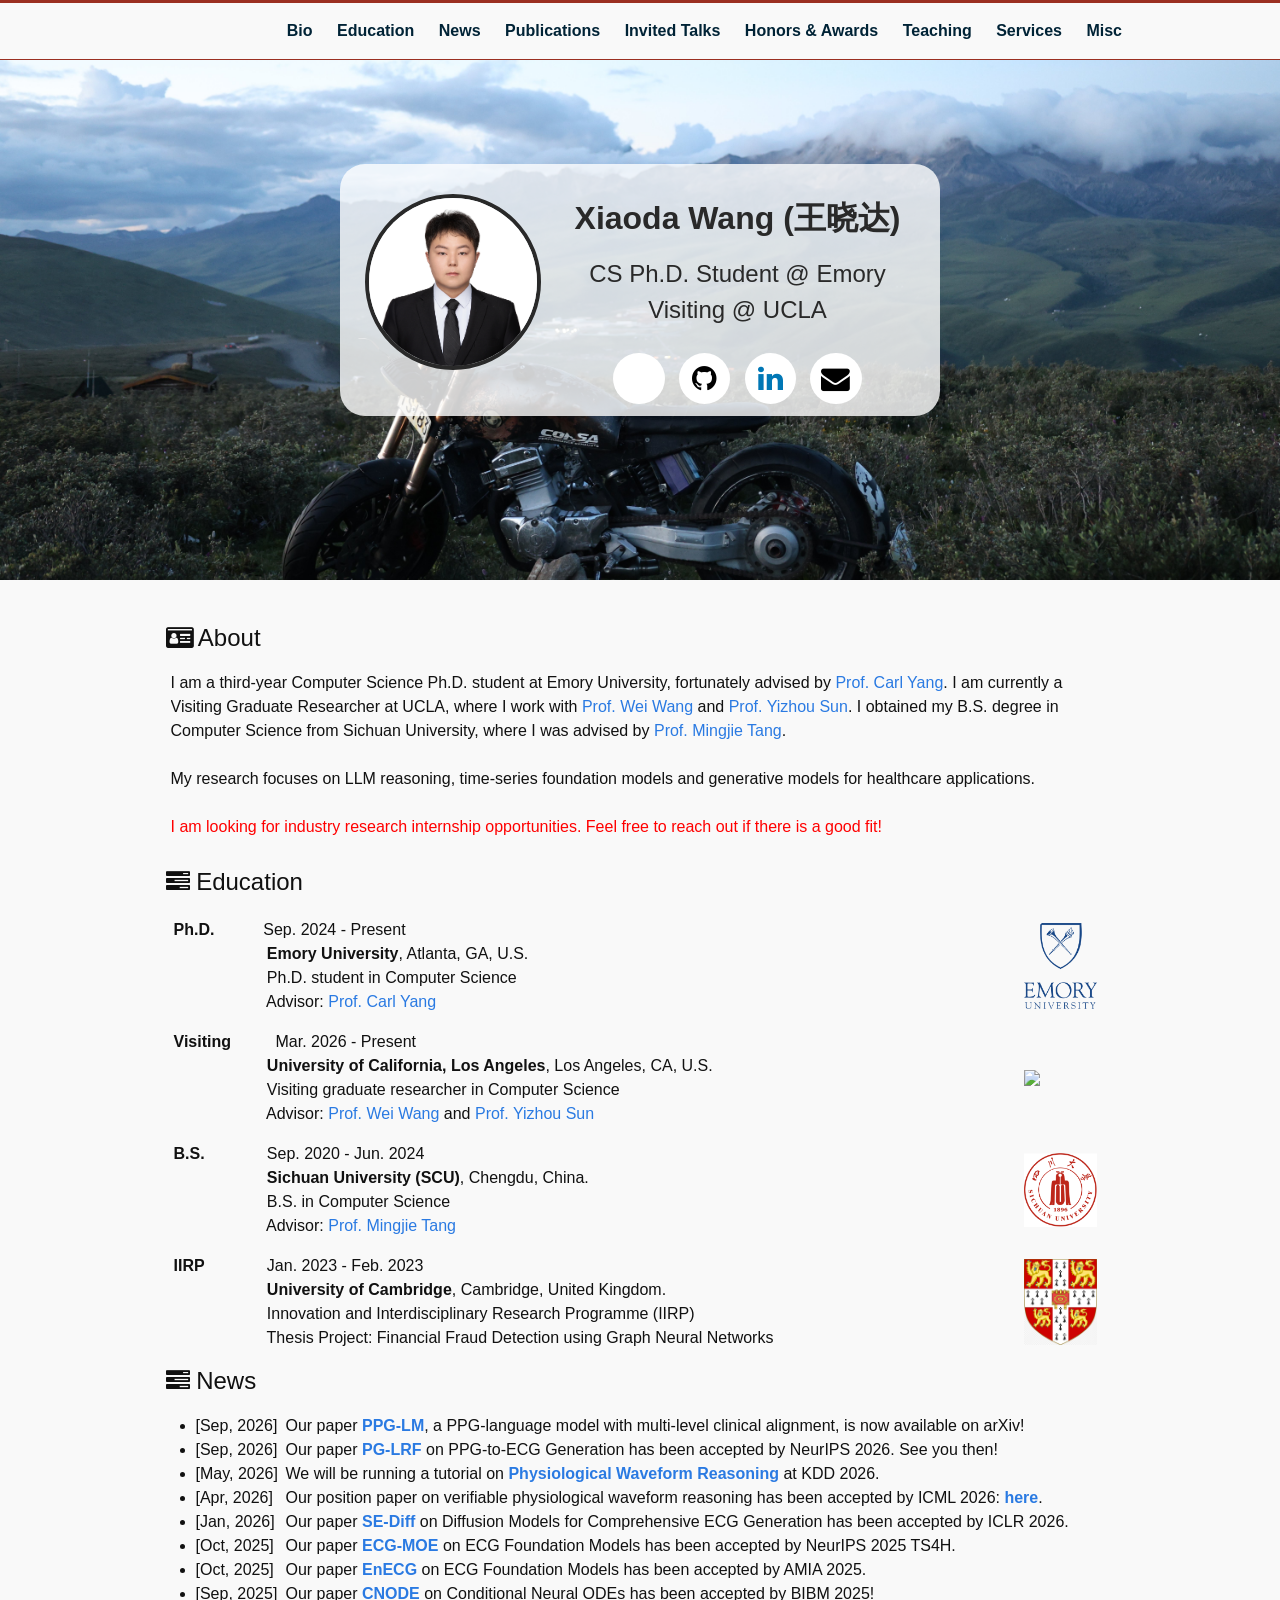
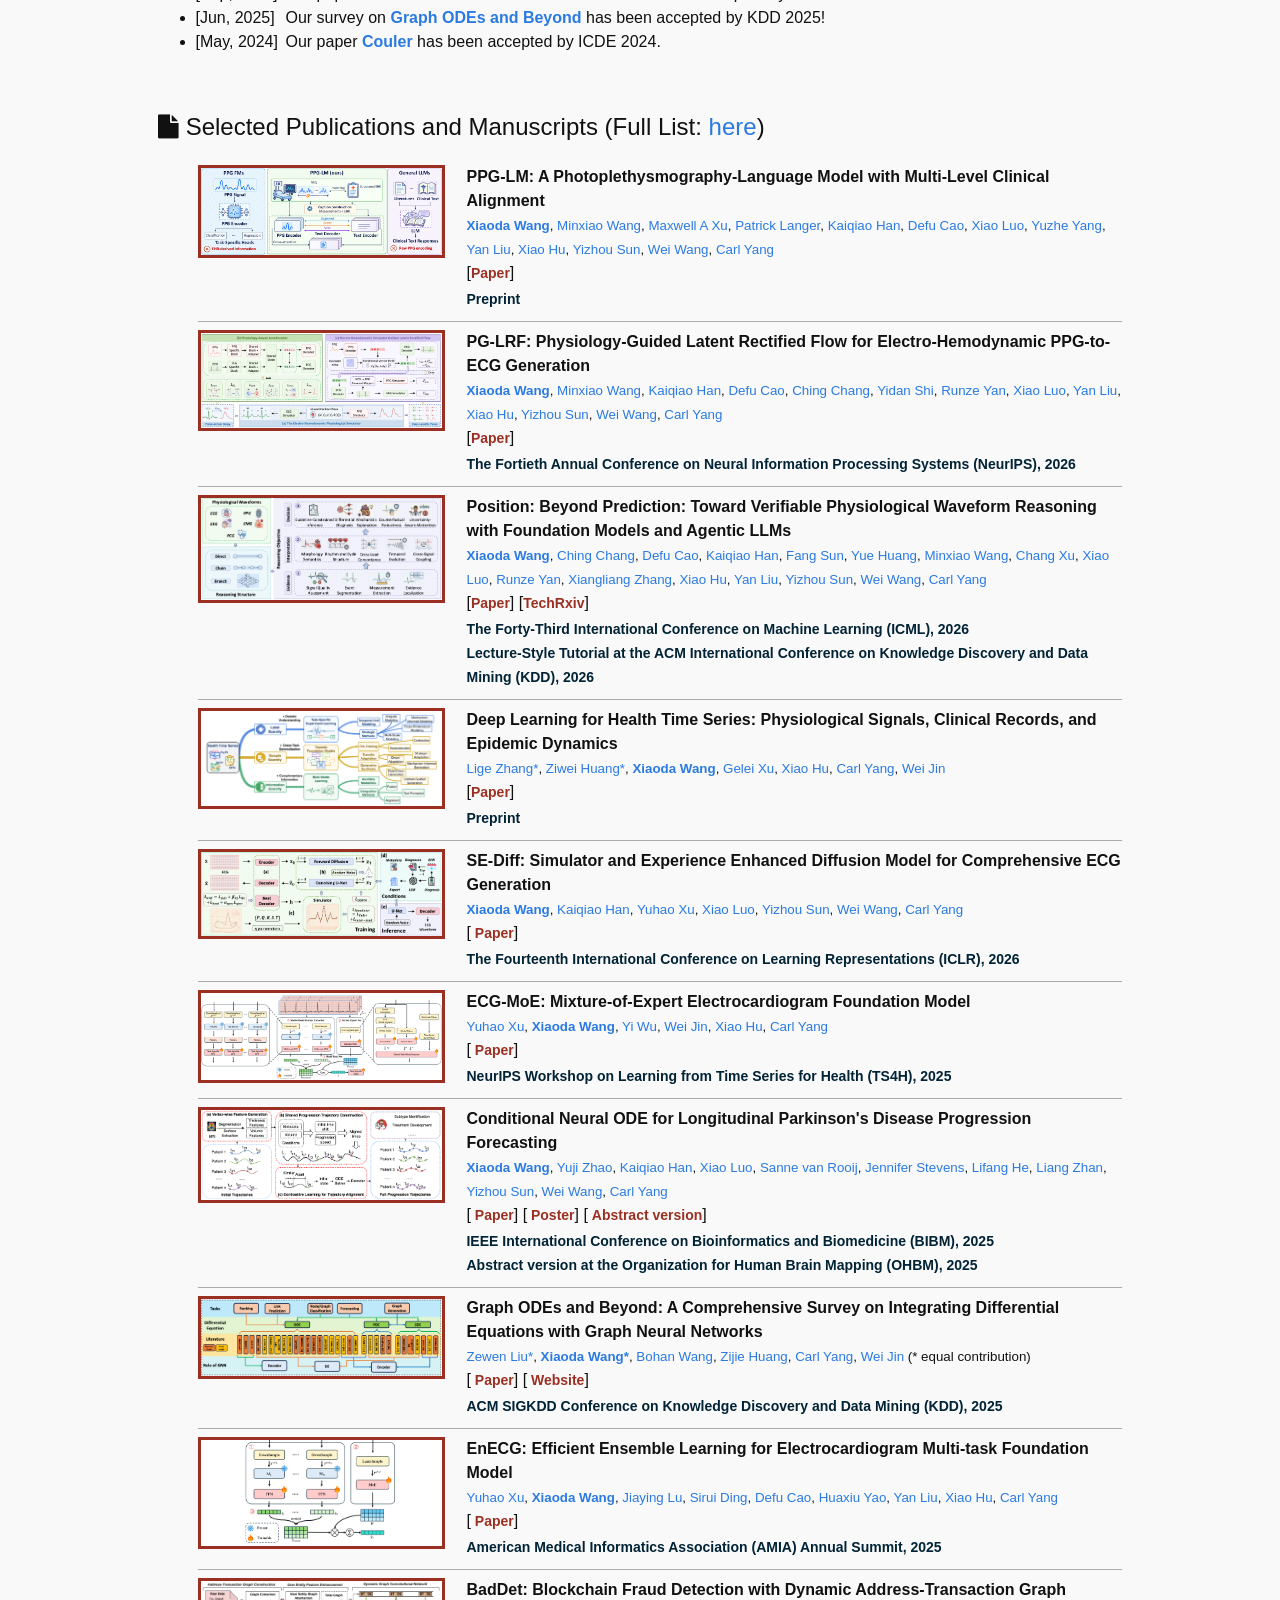
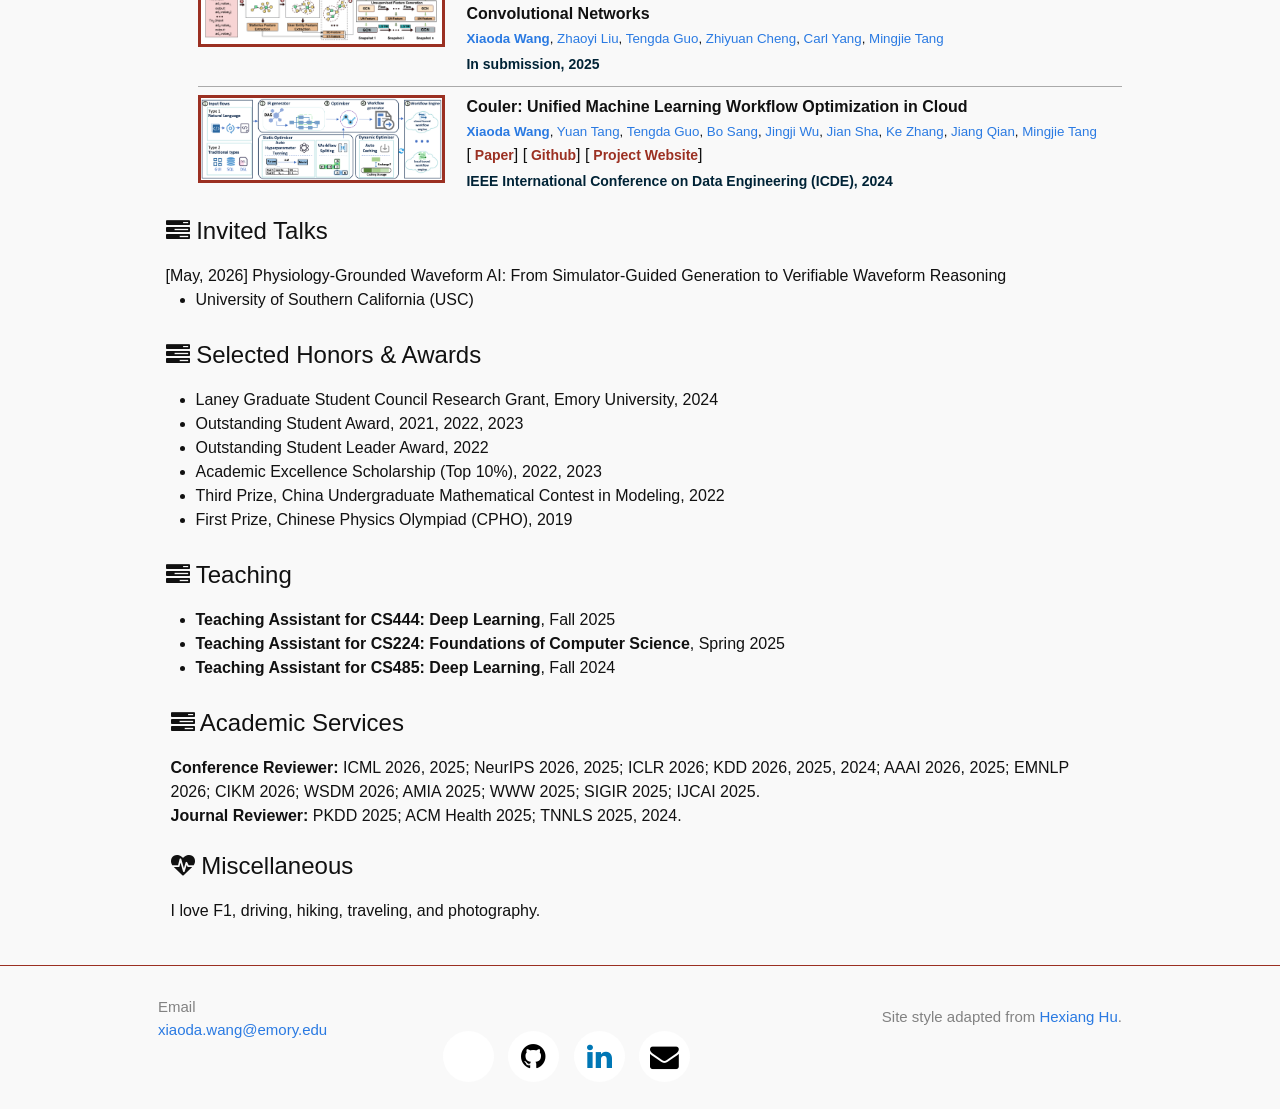
==== index.html @ 94ff6bd8 "Point ICML 2026 position paper links at OpenReview and update PDF to camera-ready - index.html, kdd2" ====
<!DOCTYPE html>
<html>

  <head>

  <!-- Global site tag (gtag.js) - Google Analytics -->
  <!-- <script async src="https://www.googletagmanager.com/gtag/js?id=G-RFR2GFKT75"></script>
  <script>
    window.dataLayer = window.dataLayer || [];
    function gtag(){dataLayer.push(arguments);}
    gtag('js', new Date());
  
    gtag('config', 'G-RFR2GFKT75');
  </script> -->
  <!-- Google Tag Manager -->
  <!-- <script>(function(w,d,s,l,i){w[l]=w[l]||[];w[l].push({'gtm.start':
  new Date().getTime(),event:'gtm.js'});var f=d.getElementsByTagName(s)[0],
  'https://www.googletagmanager.com/gtm.js?id='+i+dl;f.parentNode.insertBefore(j,f);
  j=d.createElement(s),dl=l!='dataLayer'?'&l='+l:'';j.async=true;j.src=
  })(window,document,'script','dataLayer','GTM-NC38VTD');</script> -->
  <!-- End Google Tag Manager -->

  <meta charset="utf-8">
  <meta http-equiv="X-UA-Compatible" content="IE=edge">


  <meta name="viewport" content="width=device-width, initial-scale=1">
	  
  <meta name="google-site-verification" content="GHOBMUBiJo8EX1UX48fq_ewKRGw152ea_iyL6wIP_2I" />

  <title>Xiaoda Wang 王晓达</title>
  <meta name="description" lang="en" content="This is an academic website for Xiaoda Wang">
  <meta name="keywords" lang="en" content="Xiaoda Wang." />
  

  <link rel="shortcut icon" href="images/icon/emory.png">
  <link rel="stylesheet" href="main.css">
  <link rel="stylesheet" href="css/custom.css">

  <link rel="stylesheet" href="https://maxcdn.bootstrapcdn.com/font-awesome/4.7.0/css/font-awesome.min.css">

  <link rel="stylesheet" href="css/academicons.css"/>
  <link rel="stylesheet" href="https://cdn.jsdelivr.net/gh/jpswalsh/academicons@1/css/academicons.min.css">



  <script src="js/jquery-2.1.3.min.js"> </script>

  <!--[if lt IE 9]>
<script src="//cdnjs.cloudflare.com/ajax/libs/html5shiv/r29/html5.min.js">
</script>
<![endif]-->

  <script type="text/javascript">
    function ShowHide(divId, linkDivId) {
        if(document.getElementById(divId).style.display == 'none') {
            document.getElementById(divId).style.display='block';
            document.getElementById(linkDivId).style.display='none'; // Hide the "read more" link
        }
        else {
            document.getElementById(divId).style.display = 'none';
        }
    }
  </script>

  <style>
   
    li.indented {
        position: relative;
        padding-left: 90px; 
    }

    li.indented::before {
        content: attr(data-date);
        position: absolute;
        left: 0;
        top: 0;
        white-space: nowrap;
    }
  </style>
  
</head>


<body>

    <!-- Google Tag Manager (noscript) -->
<!-- <noscript><iframe src="https://www.googletagmanager.com/ns.html?id=GTM-NC38VTD"
height="0" width="0" style="display:none;visibility:hidden"></iframe></noscript> -->
<!-- End Google Tag Manager (noscript) -->

    <header class="site-header">

  <div class="wrapper">
<nav class="site-nav">
  <a href="#" class="menu-icon">
    <svg viewBox="0 0 18 15">
      <path fill="#424242" d="M18,1.484c0,0.82-0.665,1.484-1.484,1.484H1.484C0.665,2.969,0,2.304,0,1.484l0,0C0,0.665,0.665,0,1.484,0 h15.031C17.335,0,18,0.665,18,1.484L18,1.484z"/>
      <path fill="#424242" d="M18,7.516C18,8.335,17.335,9,16.516,9H1.484C0.665,9,0,8.335,0,7.516l0,0c0-0.82,0.665-1.484,1.484-1.484 h15.031C17.335,6.031,18,6.696,18,7.516L18,7.516z"/>
      <path fill="#424242" d="M18,13.516C18,14.335,17.335,15,16.516,15H1.484C0.665,15,0,14.335,0,13.516l0,0 c0-0.82,0.665-1.484,1.484-1.484h15.031C17.335,12.031,18,12.696,18,13.516L18,13.516z"/>
    </svg>
  </a>

  <div class="trigger">
    <a class="page-link" href="#bio"><b>Bio</b></a>
    <a class="page-link" href="#Education"><b>Education</b></a>
    <a class="page-link" href="#news"><b>News</b></a>
    <!-- <a class="page-link" href="#timeline"><b>Experiences</b></a> -->
    <a class="page-link" href="#publications"><b>Publications</b></a>
	<a class="page-link" href="#talks"><b>Invited Talks</b></a>
    <a class="page-link" href="#awards"><b>Honors & Awards</b></a>
    <a class="page-link" href="#teaching"><b>Teaching </b></a>
    <a class="page-link" href="#academicservices"><b>Services </b></a>
    <a class="page-link" href="#misc"><b>Misc</b></a>
    <!--<a class="page-link" href="#otherprojects">Projects</a>-->
    <!-- Button for Posts -->
  </div>
</nav>
  </div>
</header>

  <div id="profile-cover" class="cover shallow-bg img-responsive"> 
    <div id="profile-namecard" class="profile-wrapper wrapper-light">
      <div id="my-pic" class="profile-col profile-col-1">
        <img id="profile-avatar" src="./images/self-portrait/me.jpg" alt="Me" class="circle-img border-dark" />
      </div>
      <div id="my-contact" class="profile-col profile-col-2">
        <div id="my-name" class="text-grey-dark">
          Xiaoda Wang (王晓达)<br>
        </div>
        <div id="my-title" class="text-grey">
          CS Ph.D. Student @ Emory   Visiting @ UCLA
        </div>
        <!-- <div id="my-email" class="text-grey-light">
          xiaoda.wang[at]emory.edu
        </div> -->
        <div class="social-media">
          <a href="https://scholar.google.com/citations?user=TQLr9lMAAAAJ&hl=en&oi=ao" class="icon-button github">
          <i class="ai ai-google-scholar-square icon-github"></i>
            <span></span>
          </a>

          <a href="https://github.com/ignite-abd" class="icon-button github">
            <i class="fa fa-github icon-github"></i>
            <span></span>
          </a>

          <a href="https://www.linkedin.com/in/xiaoda-wang-88ab2528a/" class="icon-button linkedin">
            <i class="fa fa-linkedin icon-linkedin"></i>
            <span></span>
          </a>
          
          <!-- <a href="https://twitter.com/ignite-abd" class="icon-button twitter">
            <i class="fa fa-twitter icon-twitter"></i>
            <span></span>
          </a> -->
         
          <a href="mailto:xiaoda.wang@emory.edu" class="icon-button github">
            <i class="fa fa-envelope icon-github"></i>
            <span></span>
          </a>
        </div>
      </div>

      <!-- <div id="my-desc" class="profile-col profile-col-2 hide">
        <div id="my-desc-title">
          Another me.
        </div>
        <div id="my-desc-content">
          I enjoy running, traveling, hiking, movies, music and so much more<br>
        </div>
      </div> -->
    </div>
  </div>
  <!-- <script type="text/javascript">
    function deepFeature()
    {
      $('#profile-avatar').attr('src', 'images/self-portrait/deep-me.jpg');
      $('#profile-avatar').removeClass('border-dark');
      $('#profile-avatar').addClass('border-bright');

      $('#profile-cover').removeClass('shallow-bg');
      $('#profile-cover').addClass('deep-bg');
      
      $('#profile-namecard').removeClass('wrapper-light');
      $('#profile-namecard').addClass('wrapper-dark');
      
      $('#my-desc').removeClass('hide');
      $('#my-contact').addClass('hide');    
      // console.log('Move in now...');
    }

    function shallowFeature()
    {
      $('#profile-avatar').attr('src', 'images/self-portrait/me.jpg');
      $('#profile-avatar').removeClass('border-bright');
      $('#profile-avatar').addClass('border-dark');

      $('#profile-cover').removeClass('deep-bg');
      $('#profile-cover').addClass('shallow-bg');
      
      $('#profile-namecard').removeClass('wrapper-dark');
      $('#profile-namecard').addClass('wrapper-light');
      
      $('#my-contact').removeClass('hide');
      $('#my-desc').addClass('hide');
      // console.log('Move out now...');
    }

    $(function() { 
      $('#my-pic').hover(deepFeature, shallowFeature);
    })

  </script> -->

<div class="page-content">
<div class="wrapper">
<div id="bio" class="bio">

  <h1 class="md-heading text-left">
    <i class="fa fa-id-card" aria-hidden="true"></i>
    About
  </h1>
  <div class="bio-body" style="overflow:hidden;">
    <p> 
      I am a third-year Computer Science Ph.D. student at Emory University, fortunately advised by <a href="https://www.cs.emory.edu/~jyang71/">Prof. Carl Yang</a>.
	  <!-- I also collaborate closely with <a href="https://web.cs.ucla.edu/~yzsun/">Prof. Yizhou Sun</a> and <a href="https://web.cs.ucla.edu/~weiwang/">Prof. Wei Wang</a> at UCLA.       -->
      I am currently a Visiting Graduate Researcher at UCLA, where I work with <a href="https://web.cs.ucla.edu/~weiwang/">Prof. Wei Wang</a> and <a href="https://web.cs.ucla.edu/~yzsun/">Prof. Yizhou Sun</a>.
	  I obtained my B.S. degree in Computer Science from Sichuan University, where I was advised by <a href="https://merlintang.github.io/">Prof. Mingjie Tang</a>. 
	  <br><br>
      My research focuses on LLM reasoning, time-series foundation models and generative models for healthcare applications.
      <br><br>
      <span style="color: red;">I am looking for industry research internship opportunities. Feel free to reach out if there is a good fit!</span>
    </p>
  </div>
</div>

<div id="Education" class="bio">
  <h1 class="md-heading text-left">
    <i class="fa fa-tasks" aria-hidden="true"></i>
    Education
  </h1>
  <div class="bio-body" style="overflow:hidden;">
    <table>
      <tbody><tr>
          <td width="90%">
              <strong>Ph.D.</strong> &nbsp&nbsp&nbsp&nbsp&nbsp&nbsp&nbsp&nbsp&nbsp Sep. 2024 - Present  <br> 
              &nbsp&nbsp&nbsp&nbsp&nbsp&nbsp&nbsp&nbsp&nbsp&nbsp&nbsp&nbsp&nbsp&nbsp&nbsp&nbsp&nbsp&nbsp&nbsp&nbsp <b>Emory University</b>, Atlanta, GA, U.S.<br>
              &nbsp&nbsp&nbsp&nbsp&nbsp&nbsp&nbsp&nbsp&nbsp&nbsp&nbsp&nbsp&nbsp&nbsp&nbsp&nbsp&nbsp&nbsp&nbsp&nbsp Ph.D. student in Computer Science<br>
              &nbsp&nbsp&nbsp&nbsp&nbsp&nbsp&nbsp&nbsp&nbsp&nbsp&nbsp&nbsp&nbsp&nbsp&nbsp&nbsp&nbsp&nbsp&nbsp&nbsp  Advisor: <a href="https://www.cs.emory.edu/~jyang71/">Prof. Carl Yang</a>
            </td>
          <td width="10%">
            <img src="images/icon/emory_university.png" width="80%" style="display: block; margin-left: auto; margin-right: auto;">
          </td>
        </tr>
        <tr style="height: 10px;">
        <td></td>
        </tr>

		<tr>
          <td width="90%">
              <strong>Visiting</strong> &nbsp&nbsp&nbsp&nbsp&nbsp&nbsp&nbsp&nbsp Mar. 2026 - Present  <br> 
              &nbsp&nbsp&nbsp&nbsp&nbsp&nbsp&nbsp&nbsp&nbsp&nbsp&nbsp&nbsp&nbsp&nbsp&nbsp&nbsp&nbsp&nbsp&nbsp&nbsp <b>University of California, Los Angeles</b>, Los Angeles, CA, U.S.<br>
              &nbsp&nbsp&nbsp&nbsp&nbsp&nbsp&nbsp&nbsp&nbsp&nbsp&nbsp&nbsp&nbsp&nbsp&nbsp&nbsp&nbsp&nbsp&nbsp&nbsp Visiting graduate researcher in Computer Science<br>
              &nbsp&nbsp&nbsp&nbsp&nbsp&nbsp&nbsp&nbsp&nbsp&nbsp&nbsp&nbsp&nbsp&nbsp&nbsp&nbsp&nbsp&nbsp&nbsp&nbsp  Advisor: <a href="https://web.cs.ucla.edu/~weiwang/">Prof. Wei Wang</a> and <a href="https://web.cs.ucla.edu/~yzsun/">Prof. Yizhou Sun</a>
            </td>
          <td width="10%">
            <img src="images/icon/ucla.png" width="80%" style="display: block; margin-left: auto; margin-right: auto;">
          </td>
        </tr>
        <tr style="height: 10px;">
        <td></td>
        </tr>
		  
        <tr>
          <td width="90%">
              <strong>B.S.</strong> &nbsp&nbsp&nbsp&nbsp&nbsp&nbsp&nbsp&nbsp&nbsp&nbsp&nbsp&nbsp Sep. 2020 - Jun. 2024 <br>
              &nbsp&nbsp&nbsp&nbsp&nbsp&nbsp&nbsp&nbsp&nbsp&nbsp&nbsp&nbsp&nbsp&nbsp&nbsp&nbsp&nbsp&nbsp&nbsp&nbsp <b>Sichuan University (SCU)</b>, Chengdu, China.<br>
              &nbsp&nbsp&nbsp&nbsp&nbsp&nbsp&nbsp&nbsp&nbsp&nbsp&nbsp&nbsp&nbsp&nbsp&nbsp&nbsp&nbsp&nbsp&nbsp&nbsp  B.S. in Computer Science<br> 
              &nbsp&nbsp&nbsp&nbsp&nbsp&nbsp&nbsp&nbsp&nbsp&nbsp&nbsp&nbsp&nbsp&nbsp&nbsp&nbsp&nbsp&nbsp&nbsp&nbsp  Advisor: <a href="https://merlintang.github.io/">Prof. Mingjie Tang</a> 
          </td>
          <td width="10%">
            <img src="images/icon/scu.png" width="80%" style="display: block; margin-left: auto; margin-right: auto;">
          </td>
        </tr>
        <tr style="height: 10px;">
        <td></td>
        </tr>
        
        <tr>
          <td width="90%">
              <strong>IIRP</strong> &nbsp&nbsp&nbsp&nbsp&nbsp&nbsp&nbsp&nbsp&nbsp&nbsp&nbsp&nbsp Jan. 2023 - Feb. 2023 <br>
              &nbsp&nbsp&nbsp&nbsp&nbsp&nbsp&nbsp&nbsp&nbsp&nbsp&nbsp&nbsp&nbsp&nbsp&nbsp&nbsp&nbsp&nbsp&nbsp&nbsp <b>University of Cambridge</b>, Cambridge, United Kingdom.<br>
              &nbsp&nbsp&nbsp&nbsp&nbsp&nbsp&nbsp&nbsp&nbsp&nbsp&nbsp&nbsp&nbsp&nbsp&nbsp&nbsp&nbsp&nbsp&nbsp&nbsp  Innovation and Interdisciplinary Research Programme (IIRP) <br> 
              &nbsp&nbsp&nbsp&nbsp&nbsp&nbsp&nbsp&nbsp&nbsp&nbsp&nbsp&nbsp&nbsp&nbsp&nbsp&nbsp&nbsp&nbsp&nbsp&nbsp  Thesis Project: Financial Fraud Detection using Graph Neural Networks
          </td>
          <td width="10%">
            <img src="images/icon/uc.png" width="80%" style="display: block; margin-left: auto; margin-right: auto;">
          </td>
        </tr>
    </tbody></table>
  </div>
</div>



<div id="news" class="bio">
  <h1 class="md-heading text-left">
    <i class="fa fa-tasks" aria-hidden="true"></i>
    News
  </h1>  
  <ul>
    <li class="indented" data-date="[Sep, 2026]"> Our paper <a href="https://arxiv.org/abs/2609.33516"><b>PPG-LM</b></a>, a PPG-language model with multi-level clinical alignment, is now available on arXiv! </li>
	<li class="indented" data-date="[Sep, 2026]"> Our paper <a href='https://arxiv.org/pdf/2605.12541'> <b>PG-LRF</b></a> on PPG-to-ECG Generation has been accepted by NeurIPS 2026. See you then! </li>
	<!-- <li class="indented" data-date="[May, 2026]"> Our paper <a href='https://arxiv.org/pdf/2605.12541'> <b>PG-LRF</b></a> on PPG-to-ECG Generation is now available on arXiv! </li> -->
	<li class="indented" data-date="[May, 2026]"> We will be running a tutorial on <a class="tag" href="/kdd2026_tutorial.html" target="_blank" rel="noopener noreferrer"><strong>Physiological Waveform Reasoning</strong></a> at KDD 2026. </li>
    <li class="indented" data-date="[Apr, 2026]"> Our position paper on verifiable physiological waveform reasoning has been accepted by ICML 2026: <a class="tag" href="https://openreview.net/pdf?id=cgpU6fhUXx" target="_blank" rel="noopener noreferrer"><strong>here</strong></a>. </li>
	<li class="indented" data-date="[Jan, 2026]"> Our paper <a href='https://arxiv.org/pdf/2511.09895'> <b>SE-Diff</b></a> on Diffusion Models for Comprehensive ECG Generation has been accepted by ICLR 2026. </li>
	<!-- <li class="indented" data-date="[Nov, 2025]"> Our paper <a href='https://arxiv.org/pdf/2511.09895'> <b>SE-Diff</b></a> on Diffusion Models is now available on arXiv! </li> -->
    <li class="indented" data-date="[Oct, 2025]"> Our paper <a href='https://openreview.net/pdf?id=nMZqPZ9kwk'> <b>ECG-MOE</b></a> on ECG Foundation Models has been accepted by NeurIPS 2025 TS4H. </li>
    <li class="indented" data-date="[Oct, 2025]"> Our paper <a href='https://www.cs.emory.edu/~jyang71/files/enecg.pdf'> <b>EnECG</b></a> on ECG Foundation Models has been accepted by AMIA 2025. </li>
    <li class="indented" data-date="[Sep, 2025]"> Our paper <a href='https://arxiv.org/pdf/2511.04789'> <b>CNODE</b></a> on Conditional Neural ODEs has been accepted by BIBM 2025! </li>
    <li class="indented" data-date="[Jun, 2025]"> Our survey on <a href='https://dl.acm.org/doi/abs/10.1145/3711896.3736559'> <b> Graph ODEs and Beyond</b></a> has been accepted by KDD 2025! </li>
    <!-- <li class="indented" data-date="[Oct, 2023]"> Our paper was selected for the  <span style="color: red;">Best Paper Award</span> and a <span style="color: red;">Spotlight Talk</span> at the  <a href='https://dlde-2023.github.io/'>Neurips 2023 DLDE Workshop!</a> </li> -->
    <li class="indented" data-date="[May, 2024]"> Our paper <a href='https://ieeexplore.ieee.org/abstract/document/10597988'> <b>Couler</b></a> has been accepted by ICDE 2024.</li>
  </ul>
</div>



  </div>
</div>
</div>


<div class="wrapper">
  <div id="publications" class="publications">
    <h1 class="md-heading text-left">
      <i class="fa fa-file" aria-hidden="true"></i>
      Selected Publications and Manuscripts (Full List: <a href='https://scholar.google.com/citations?user=TQLr9lMAAAAJ&hl=en&oi=ao'>here</a>)
    </h1>

    <div class="pub-list">
      <div class="pub">
        <div class="pub-left">
          <img class="intro-img frame" src="publications/PPG-LM.png?v=2" alt="PPG-LM model overview">
        </div>
        <div class="pub-right">
          <div class="title">
            PPG-LM: A Photoplethysmography-Language Model with Multi-Level Clinical Alignment
          </div>
          <div class="desc">
          </div>
          <div class="authors">
            <font style="font-size: 10pt;">
              <a class="author"><b>Xiaoda Wang</b></a>,
              <a class="author">Minxiao Wang</a>,
              <a class="author">Maxwell A Xu</a>,
              <a class="author">Patrick Langer</a>,
              <a class="author">Kaiqiao Han</a>,
              <a class="author">Defu Cao</a>,
              <a class="author">Xiao Luo</a>,
              <a class="author">Yuzhe Yang</a>,
              <a class="author">Yan Liu</a>,
              <a class="author">Xiao Hu</a>,
              <a class="author">Yizhou Sun</a>,
              <a class="author">Wei Wang</a>,
              <a class="author">Carl Yang</a>
            </font>
          </div>
          <div class="tags">
            [<a class="tag" href="https://arxiv.org/abs/2609.33516" target="_blank" rel="noopener noreferrer"><strong>Paper</strong></a>]
          </div>
          <div class="publish">
            <span class="publisher">Preprint</span>
            <span class="place"></span>
          </div>
        </div>
      </div>

      <hr class="pub-divider">

		<div class="pub">
		  <div class="pub-left">
		    <img class="intro-img frame" src="publications/PG-LRF.png">
		  </div>
		  <div class="pub-right">
		    <div class="title">
		      PG-LRF: Physiology-Guided Latent Rectified Flow for Electro-Hemodynamic PPG-to-ECG Generation
		    </div>
		    <div class="desc">
		    </div>
		    <div class="authors">
		      <font style="font-size: 10pt;">
		        <a class="author"><b>Xiaoda Wang</b></a>,
		        <a class="author">Minxiao Wang</a>,
		        <a class="author">Kaiqiao Han</a>,
		        <a class="author">Defu Cao</a>,
		        <a class="author">Ching Chang</a>,
			    <a class="author">Yidan Shi</a>,
		        <a class="author">Runze Yan</a>,
		        <a class="author">Xiao Luo</a>,
		        <a class="author">Yan Liu</a>,
		        <a class="author">Xiao Hu</a>,
		        <a class="author">Yizhou Sun</a>,
		        <a class="author">Wei Wang</a>,
		        <a class="author">Carl Yang</a>
		      </font>
	          </div>
	          <div class="tags">
	            <!-- [<a class="tag" href="https://github.com/ignite-abd/ignite-abd.github.io/blob/main/projects/Position_Reasoning.pdf"> <strong>Paper</strong></a>] -->
				<!-- [<a class="tag" href="/projects/Position_Reasoning.pdf" target="_blank" rel="noopener noreferrer"><strong>Paper</strong></a>] -->
				[<a class="tag" href="https://arxiv.org/pdf/2605.12541" target="_blank" rel="noopener noreferrer"><strong>Paper</strong></a>]
				  

	          </div>
	          <div class="publish">
	            <span class="publisher">The Fortieth Annual Conference on Neural Information Processing Systems (NeurIPS), 2026</span>
	            <span class="place"></span>
		    </div>
		  </div>
		</div>
		
		<hr class="pub-divider">

		<div class="pub">
		  <div class="pub-left">
		    <img class="intro-img frame" src="publications/Position_Reasoning.png">
		  </div>
		  <div class="pub-right">
		    <div class="title">
		      Position: Beyond Prediction: Toward Verifiable Physiological Waveform Reasoning with Foundation Models and Agentic LLMs
		    </div>
		    <div class="desc">
		    </div>
		    <div class="authors">
		      <font style="font-size: 10pt;">
		        <a class="author"><b>Xiaoda Wang</b></a>,
		        <a class="author">Ching Chang</a>,
		        <a class="author">Defu Cao</a>,
		        <a class="author">Kaiqiao Han</a>,
		        <a class="author">Fang Sun</a>,
		        <a class="author">Yue Huang</a>,
		        <a class="author">Minxiao Wang</a>,
		        <a class="author">Chang Xu</a>,
		        <a class="author">Xiao Luo</a>,
		        <a class="author">Runze Yan</a>,
		        <a class="author">Xiangliang Zhang</a>,
		        <a class="author">Xiao Hu</a>,
		        <a class="author">Yan Liu</a>,
		        <a class="author">Yizhou Sun</a>,
		        <a class="author">Wei Wang</a>,
		        <a class="author">Carl Yang</a>
		      </font>
	          </div>
	          <div class="tags">
	            <!-- [<a class="tag" href="https://github.com/ignite-abd/ignite-abd.github.io/blob/main/projects/Position_Reasoning.pdf"> <strong>Paper</strong></a>] -->
				[<a class="tag" href="https://openreview.net/pdf?id=cgpU6fhUXx" target="_blank" rel="noopener noreferrer"><strong>Paper</strong></a>]
				[<a class="tag" href="https://www.techrxiv.org/users/1024227/articles/1385177-position-beyond-prediction-toward-verifiable-physiological-waveform-reasoning-with-foundation-models-and-agentic-llms" target="_blank" rel="noopener noreferrer"><strong>TechRxiv</strong></a>]
				  

	          </div>
	          <div class="publish">
	            <!-- <span class="publisher">Preprint</span> -->
				  <span class="publisher">The Forty-Third International Conference on Machine Learning (ICML), 2026 </span><br>
 				  <span class="publisher">Lecture-Style Tutorial at the ACM International Conference on Knowledge Discovery and Data Mining (KDD), 2026</span>
	            <span class="place"></span>
		    </div>
		  </div>
		</div>
		
		<hr class="pub-divider">

		
      <div class="pub">
        <div class="pub-left">
          <img class="intro-img frame" src="publications/ts4health.png">
        </div>
        <div class="pub-right">
          <div class="title">
            Deep Learning for Health Time Series: Physiological Signals, Clinical Records, and Epidemic Dynamics
          </div>
          <div class="desc">
          </div>
          <div class="authors">
            <font style="font-size: 10pt;">
              <a class="author">Lige Zhang*</a>,
              <a class="author">Ziwei Huang*</a>,
              <a class="author"><b>Xiaoda Wang</b></a>,
              <a class="author">Gelei Xu</a>,
              <a class="author">Xiao Hu</a>,
              <a class="author">Carl Yang</a>,
              <a class="author">Wei Jin</a>
            </font>
          </div>
          <div class="tags">
            [<a class="tag" href="/projects/ts4health.pdf" target="_blank" rel="noopener noreferrer"><strong>Paper</strong></a>]
          </div>
          <div class="publish">
            <span class="publisher">Preprint</span>
            <span class="place"></span>
          </div>
        </div>
      </div>

      <hr class="pub-divider">

      <div class="pub">
        <div class="pub-left">
          <img class="intro-img frame" src="publications/SE-Diff.png">
        </div>
        <div class="pub-right">
          <div class="title">
            SE-Diff: Simulator and Experience Enhanced Diffusion Model for Comprehensive ECG Generation
          </div>
          <div class="desc">
          </div>
          <div class="authors">
            <font style="font-size: 10pt;">
              <a class="author"><b>Xiaoda Wang</b></a>,
              <a class="author">Kaiqiao Han</a>,
              <a class="author">Yuhao Xu</a>,
              <a class="author">Xiao Luo</a>,
              <a class="author">Yizhou Sun</a>,
              <a class="author">Wei Wang</a>,
              <a class="author">Carl Yang</a>
            </font>
          </div>
          <div class="tags">
            [<a class="tag" href="https://arxiv.org/pdf/2511.09895"> <strong>Paper</strong></a>]
          </div>
          <div class="publish">
            <span class="publisher">The Fourteenth International Conference on Learning Representations (ICLR), 2026</span>
            <span class="place"></span>
          </div>
        </div>
      </div>

      <hr class="pub-divider">

      <div class="pub">
        <div class="pub-left">
          <img class="intro-img frame" src="publications/ECG-MOE.png">
        </div>
        <div class="pub-right">
          <div class="title">
            ECG-MoE: Mixture-of-Expert Electrocardiogram Foundation Model
          </div>
          <div class="desc">
          </div>
          <div class="authors">
            <font style="font-size: 10pt;">
              <a class="author">Yuhao Xu</a>,
              <a class="author"><b>Xiaoda Wang</b></a>,
              <a class="author">Yi Wu</a>,
              <a class="author">Wei Jin</a>,
              <a class="author">Xiao Hu</a>,
              <a class="author">Carl Yang</a>
            </font>
          </div>
          <div class="tags">
            [<a class="tag" href="https://openreview.net/pdf?id=nMZqPZ9kwk"> <strong>Paper</strong></a>]
          </div>
          <div class="publish">
            <span class="publisher">NeurIPS Workshop on Learning from Time Series for Health (TS4H), 2025</span>
            <span class="place"></span>
          </div>
        </div>
      </div>

      <hr class="pub-divider">

      <div class="pub">
        <div class="pub-left">
          <img class="intro-img frame" src="publications/CNODE.png">
        </div>
        <div class="pub-right">
          <div class="title">
            Conditional Neural ODE for Longitudinal Parkinson's Disease Progression Forecasting
          </div>
          <div class="desc">
          </div>
          <div class="authors">
            <font style="font-size: 10pt;">
              <a class="author"><b>Xiaoda Wang</b></a>,
              <a class="author">Yuji Zhao</a>,
              <a class="author">Kaiqiao Han</a>,
              <a class="author">Xiao Luo</a>,
              <a class="author">Sanne van Rooij</a>,
              <a class="author">Jennifer Stevens</a>,
              <a class="author">Lifang He</a>,
              <a class="author">Liang Zhan</a>,
              <a class="author">Yizhou Sun</a>,
              <a class="author">Wei Wang</a>,
              <a class="author">Carl Yang</a>
            </font>
          </div>
          <div class="tags">
            [<a class="tag" href="https://arxiv.org/pdf/2511.04789"> <strong>Paper</strong></a>]
            [<a class="tag" href="https://www.cs.emory.edu/~jyang71/files/cnode-poster.pdf"> <strong>Poster</strong></a>]
            [<a class="tag" href="https://www.cs.emory.edu/~jyang71/files/cnode-abstract.pdf"> <strong>Abstract version</strong></a>]
          </div>
          <div class="publish">
            <span class="publisher">
              IEEE International Conference on Bioinformatics and Biomedicine (BIBM), 2025<br>
              Abstract version at the Organization for Human Brain Mapping (OHBM), 2025
            </span>
            <span class="place"></span>
          </div>
        </div>
      </div>

      <hr class="pub-divider">

      <div class="pub">
        <div class="pub-left">
          <img class="intro-img frame" src="publications/GraphODE.png">
        </div>
        <div class="pub-right">
          <div class="title">
            Graph ODEs and Beyond: A Comprehensive Survey on Integrating Differential Equations with Graph Neural Networks
          </div>
          <div class="desc">
          </div>
          <div class="authors">
            <font style="font-size: 10pt;">
              <a class="author">Zewen Liu*</a>,
              <a class="author"><b>Xiaoda Wang*</b></a>,
              <a class="author">Bohan Wang</a>,
              <a class="author">Zijie Huang</a>,
              <a class="author">Carl Yang</a>,
              <a class="author">Wei Jin</a> (* equal contribution)
            </font>
          </div>
          <div class="tags">
            [<a class="tag" href="https://dl.acm.org/doi/abs/10.1145/3711896.3736559"> <strong>Paper</strong></a>]
            [<a class="tag" href="https://github.com/Emory-Melody/Awesome-Graph-Neural-Differential-Equations"> <strong>Website</strong></a>]
          </div>
          <div class="publish">
            <span class="publisher">ACM SIGKDD Conference on Knowledge Discovery and Data Mining (KDD), 2025</span>
            <span class="place"></span>
          </div>
        </div>
      </div>

      <hr class="pub-divider">

      <div class="pub">
        <div class="pub-left">
          <img class="intro-img frame" src="publications/EnECG.png">
        </div>
        <div class="pub-right">
          <div class="title">
            EnECG: Efficient Ensemble Learning for Electrocardiogram Multi-task Foundation Model
          </div>
          <div class="desc">
          </div>
          <div class="authors">
            <font style="font-size: 10pt;">
              <a class="author">Yuhao Xu</a>,
              <a class="author"><b>Xiaoda Wang</b></a>,
              <a class="author">Jiaying Lu</a>,
              <a class="author">Sirui Ding</a>,
              <a class="author">Defu Cao</a>,
              <a class="author">Huaxiu Yao</a>,
              <a class="author">Yan Liu</a>,
              <a class="author">Xiao Hu</a>,
              <a class="author">Carl Yang</a>
            </font>
          </div>
          <div class="tags">
            [<a class="tag" href="https://www.cs.emory.edu/~jyang71/files/enecg.pdf"> <strong>Paper</strong></a>]
          </div>
          <div class="publish">
            <span class="publisher">American Medical Informatics Association (AMIA) Annual Summit, 2025</span>
            <span class="place"></span>
          </div>
        </div>
      </div>

      <hr class="pub-divider">

      <div class="pub">
        <div class="pub-left">
          <img class="intro-img frame" src="publications/BadDet.png">
        </div>
        <div class="pub-right">
          <div class="title">
            BadDet: Blockchain Fraud Detection with Dynamic Address-Transaction Graph Convolutional Networks
          </div>
          <div class="desc">
          </div>
          <div class="authors">
            <font style="font-size: 10pt;">
              <a class="author"><b>Xiaoda Wang</b></a>,
              <a class="author">Zhaoyi Liu</a>,
              <a class="author">Tengda Guo</a>,
              <a class="author">Zhiyuan Cheng</a>,
              <a class="author">Carl Yang</a>,
              <a class="author">Mingjie Tang</a>
            </font>
          </div>
          <div class="publish">
            <span class="publisher">In submission, 2025</span>
            <span class="place"></span>
          </div>
          <div class="tags">
          </div>
        </div>
      </div>

      <hr class="pub-divider">

      <div class="pub">
        <div class="pub-left">
          <img class="intro-img frame" src="publications/Couler.png">
        </div>
        <div class="pub-right">
          <div class="title">
            Couler: Unified Machine Learning Workflow Optimization in Cloud
          </div>
          <div class="desc">
          </div>
          <div class="authors">
            <font style="font-size: 10pt;">
              <a class="author"><b>Xiaoda Wang</b></a>,
              <a class="author">Yuan Tang</a>,
              <a class="author">Tengda Guo</a>,
              <a class="author">Bo Sang</a>,
              <a class="author">Jingji Wu</a>,
              <a class="author">Jian Sha</a>,
              <a class="author">Ke Zhang</a>,
              <a class="author">Jiang Qian</a>,
              <a class="author">Mingjie Tang</a>
            </font>
          </div>
          <div class="tags">
            [<a class="tag" href="https://ieeexplore.ieee.org/abstract/document/10597988"> <strong>Paper</strong></a>]
            [<a class="tag" href="https://github.com/couler-proj/couler"> <strong>Github</strong></a>]
            [<a class="tag" href="https://couler-proj.github.io/couler/index.html"> <strong>Project Website</strong></a>]
          </div>
          <div class="publish">
            <span class="publisher">IEEE International Conference on Data Engineering (ICDE), 2024</span>
            <span class="place"></span>
          </div>
        </div>
      </div>

      <!--
      <hr class="pub-divider">

      <div class="pub">
        <div class="pub-left">
          <img class="intro-img frame" src="publications/BGEK.png">
        </div>
        <div class="pub-right">
          <div class="title">
            BGEK: External Knowledge-Enhanced Graph Convolutional Networks for Rumor Detection in Online Social Networks
          </div>
          <div class="desc">
          </div>
          <div class="authors">
            <font style="font-size: 10pt;">
              <a class="author"><b>Xiaoda Wang</b></a>,
              <a class="author">Chenxiang Luo</a>,
              <a class="author">Tengda Guo</a>,
              <a class="author">Zhangrui Liu</a>,
              <a class="author">Jiongyan Zhang</a>,
              <a class="author">Haizhou Wang</a>
            </font>
          </div>
          <div class="tags">
            [<a class="tag" href="https://drive.google.com/file/d/1g6wHqu3XTreN4kU7wD0u3gkhY4BVN6ps/view"> <strong>Paper</strong></a>]
            [<a class="tag" href="https://github.com/ignite-abd/Facebook-C-Dataset"> <strong>Code</strong></a>]
          </div>
          <div class="publish">
            <span class="publisher">International Conference on Artificial Neural Networks (ICANN), 2023</span>
            <span class="place"></span>
          </div>
        </div>
      </div>
      -->

      <!-- <hr class="pub-divider"> -->

      <!-- <div class="pub">
        <div class="pub-left">
          <img class="intro-img frame" src="publications/FRR.png">
        </div>
        <div class="pub-right">
          <div class="title">
            A Metadata-Aware Detection Model for Fake Restaurant Reviews Based on Multimodal Fusion
          </div>
          <div class="desc">
          </div>
          <div class="authors">
            <font style="font-size: 10pt;">
              <a class="author">Yifei Jian</a>,
              <a class="author">Xinyu Chen</a>,
              <a class="author"><b>Xiaoda Wang</b></a>,
              <a class="author">Ying Liu</a>,
              <a class="author">Xingshu Chen</a>,
              <a class="author">Xiao Lan</a>,
              <a class="author">Wenxian Wang</a>,
              <a class="author">Haizhou Wang</a>
            </font>
          </div>
          <div class="tags">
            [<a class="tag" href="https://link.springer.com/article/10.1007/s00521-024-10647-8"> <strong>Paper</strong></a>]
          </div>
          <div class="publish">
            <span class="publisher">Neural Computing and Applications, 2025</span>
            <span class="place"></span>
          </div>
        </div>
      </div> -->

    </div>

  </div>
</div>

	
<div class="wrapper">
  <div id="talks" class="bio">
    <h1 class="md-heading text-left">
      <i class="fa fa-tasks" aria-hidden="true"></i>
      Invited Talks
    </h1>
    [May, 2026] Physiology-Grounded Waveform AI: From Simulator-Guided Generation to Verifiable Waveform Reasoning
    <ul>
      
      <li> University of Southern California (USC)</li>

    </ul>
  </div>
</div>
	

<div class="wrapper">
  <div id="awards" class="bio">
    <h1 class="md-heading text-left">
      <i class="fa fa-tasks" aria-hidden="true"></i>
      Selected Honors & Awards
    </h1>
    <ul>
      <li>Laney Graduate Student Council Research Grant, Emory University, 2024</li>
      <li>Outstanding Student Award, 2021, 2022, 2023</li>
      <li>Outstanding Student Leader Award, 2022</li>
      <li>Academic Excellence Scholarship (Top 10%), 2022, 2023</li>
      <li>Third Prize, China Undergraduate Mathematical Contest in Modeling, 2022</li>
      <li>First Prize, Chinese Physics Olympiad (CPHO), 2019</li>
    </ul>
  </div>
</div>


<div class="wrapper">
  <div id="teaching" class="bio">
      <h1 class="md-heading text-left">
        <i class="fa fa-tasks" aria-hidden="true"></i>
        Teaching
      </h1>  
      <ul>
        <li>
          <strong>Teaching Assistant for CS444: Deep Learning</strong>, Fall 2025
        </li>
        <li>
          <strong>Teaching Assistant for CS224: Foundations of Computer Science</strong>, Spring 2025
        </li>
        <li>
          <strong>Teaching Assistant for CS485: Deep Learning</strong>, Fall 2024
        </li>
      </ul>
  </div>
</div>

<div class="wrapper">
  <div id="academicservices" class="bio">
    <div class="bio-body" style="overflow:hidden;">
      <h1 class="md-heading text-left">
        <i class="fa fa-tasks" aria-hidden="true"></i>
        Academic Services
      </h1>  
      <b>Conference Reviewer:</b> ICML 2026, 2025; NeurIPS 2026, 2025; ICLR 2026; KDD 2026, 2025, 2024; AAAI 2026, 2025; EMNLP 2026; CIKM 2026; WSDM 2026; AMIA 2025; WWW 2025; SIGIR 2025; IJCAI 2025.<br>
      <b>Journal Reviewer:</b> PKDD 2025; ACM Health 2025; TNNLS 2025, 2024.<br>
    </div>
  </div>
</div>








<div class="wrapper">
  <div id="misc" class="bio">
    <div class="bio-body" style="overflow:hidden;">
      <h1 class="md-heading text-left">
        <i class="fa fa-heartbeat" aria-hidden="true"></i>
        Miscellaneous
      </h1>  
      <p>
      I love F1, driving, hiking, traveling, and photography.<br>
      </p>
      
      <table style="width:80%;max-width:400px;border:0px;border-spacing:0px;border-collapse:separate;margin-right:auto;margin-left:auto;">
        <tbody><tr>
          <td style="width:100%; vertical-align:middle; text-align:center;"><p>
            <script type='text/javascript' id='clustrmaps' src='//cdn.clustrmaps.com/map_v2.js?cl=ffffff&w=300&t=n&d=OAyJtSNrfGHniEx0AmCxfcfDSrJWAl8MaPPnBAPO4_c&cmn=ff5353&co=1a7cc1&cmo=2dba2d&ct=1a7cc1'></script>
          </a></p></td>
        </tr></tbody>
      </table>
    </div>
  </div>
</div>





<footer class="site-footer">
  <div class="wrapper">
    <div class="footer-col-wrapper">
      <div class="footer-col  footer-col-1">
        <ul class="contact-list">
          <li>Email</li>
          <li><a href="mailto:xiaoda.wang@emory.edu">xiaoda.wang@emory.edu</a></li>
        </ul>
      </div>

      <div class="footer-col  footer-col-2 footer-col-center">
           <a href="https://scholar.google.com/citations?user=TQLr9lMAAAAJ&hl=en&oi=ao" class="icon-button github">
          <i class="ai ai-google-scholar-square icon-github"></i>
            <span></span>
          </a>

          <a href="https://github.com/ignite-abd" class="icon-button github">
            <i class="fa fa-github icon-github"></i>
            <span></span>
          </a>

          <a href="https://www.linkedin.com/in/xiaoda-wang-88ab2528a/" class="icon-button linkedin">
            <i class="fa fa-linkedin icon-linkedin"></i>
            <span></span>
          </a>
          
          <a href="mailto:xiaoda.wang@emory.edu" class="icon-button github">
            <i class="fa fa-envelope icon-github"></i>
            <span></span>
          </a>



      </div>
	    <div class="footer-col footer-col-3 footer-col-right">
        <!-- <a href="https://hits.seeyoufarm.com"><img src="https://hits.seeyoufarm.com/api/count/incr/badge.svg?url=https%3A%2F%2Fignite-abd.github.io&count_bg=%2379C83D&title_bg=%23555555&icon=&icon_color=%23E7E7E7&title=visitors&edge_flat=false"/></a> -->
		    <p class="text">Site style adapted from <a href='http://hexianghu.com/'>Hexiang Hu</a>.</p>
	    </div>
  </div>
  </div>

</footer>
    <div class="back-to-top">Top</div>

<script type="text/javascript">
jQuery(document).ready(function() {
    var offset = 220;
    var duration = 500;
    jQuery(window).scroll(function() {
        if (jQuery(this).scrollTop() > offset) {
            jQuery('.back-to-top').fadeIn(duration);
        } else {
            jQuery('.back-to-top').fadeOut(duration);
    
        }
    });
    jQuery('.back-to-top').click(function(event) {
        event.preventDefault();
        jQuery('html, body').animate({scrollTop: 0}, duration);
        return false;
    })
});
</script>
  </body>

<!--
  <script>
  (function(i,s,o,g,r,a,m){i['GoogleAnalyticsObject']=r;i[r]=i[r]||function(){
  (i[r].q=i[r].q||[]).push(arguments)},i[r].l=1*new Date();a=s.createElement(o),
  m=s.getElementsByTagName(o)[0];a.async=1;a.src=g;m.parentNode.insertBefore(a,m)
  })(window,document,'script','//www.google-analytics.com/analytics.js','ga');

  ga('create', 'UA-60071442-1', 'auto');
  ga('send', 'pageview');
</script>
-->

<!--<script src="custom-pub.js"></script>-->
</html>
---- main.css ----
body,
h1,
h2,
h3,
h4,
h5,
h6,
p,
blockquote,
pre,
hr,
dl,
dd,
ol,
ul,
figure {
    margin: 0;
    padding: 0
}

hr {
    display: block;
    -webkit-margin-before: 0.5em;
    -webkit-margin-after: 0.5em;
    -webkit-margin-start: auto;
    -webkit-margin-end: auto;
    border-style: inset;
    border-width: 1px
}

body,
html {
    height: 100%
}

body {
    z-index: initial;
    font-family: "Roboto", Helvetica, Arial, sans-serif;
    font-size: 16px;
    line-height: 1.5;
    font-weight: 300;
    color: #111;
    background-color: #f9f9f9;
    -webkit-text-size-adjust: 100%
}

body:after {
    display: none;
    content: url("images/background/background_xiaoda.JPG") url("images/background/background2.jpg")
}

h1,
h2,
h3,
h4,
h5,
h6,
p,
blockquote,
pre,
ul,
ol,
dl,
figure,
.highlight {
    margin-bottom: 15px
}

img {
    max-width: 100%;
    vertical-align: middle
}

figure>img {
    display: block
}

figcaption {
    font-size: 14px
}

ul,
ol {
    margin-left: 30px
}

li>ul,
li>ol {
    margin-bottom: 0
}

h1,
h2,
h3,
h4,
h5,
h6 {
    font-weight: 300
}

a {
    color: #2a7ae2;
    text-decoration: none
}

a:visited {
    color: #1756a9
}

a:hover {
    color: #111;
    text-decoration: underline
}

blockquote {
    color: #828282;
    border-left: 4px solid #e8e8e8;
    padding-left: 15px;
    font-size: 18px;
    letter-spacing: -1px;
    font-style: italic
}

blockquote>:last-child {
    margin-bottom: 0
}

pre,
code {
    font-size: 15px;
    border: 1px solid #e8e8e8;
    border-radius: 3px;
    background-color: #eef
}

code {
    padding: 1px 5px
}

pre {
    padding: 8px 12px;
    overflow-x: scroll
}

pre>code {
    border: 0;
    padding-right: 0;
    padding-left: 0
}

.wrapper {
    max-width: -webkit-calc(1024px - (30px * 2));
    max-width: calc(1024px - (30px * 2));
    margin-right: auto;
    margin-left: auto;
    padding-right: 30px;
    padding-left: 30px
}

@media screen and (max-width: 800px) {
    .wrapper {
        max-width: -webkit-calc(1024px - (30px));
        max-width: calc(1024px - (30px));
        padding-right: 15px;
        padding-left: 15px
    }
}

.wrapper:after,
.footer-col-wrapper:after,
.cover:after,
.profile-wrapper:after {
    content: "";
    display: table;
    clear: both
}

.text-grey-light {
    color: #e8e8e8
}

.text-grey-bright {
    color: #fff
}

.text-grey {
    color: #828282
}

.site-header {
    border-top: 3px solid #9b3022;
    border-bottom: 1px solid #9b3022;
    min-height: 56px;
    position: relative
}

.site-title {
    font-size: 26px;
    font-weight: 400;
    font-family: 'Roboto', sans-serif, Helvetica;
    line-height: 56px;
    letter-spacing: -1px;
    margin-bottom: 0;
    float: left
}

.site-title,
.site-title:visited {
    color: #002336
}

.site-nav {
    float: right;
    line-height: 56px;
    z-index: 3
}

.site-nav .menu-icon {
    display: none
}

.site-nav .page-link {
    font-weight: 400;
    color: #002336;
    line-height: 1.5
}

.site-nav .page-link:not(:first-child) {
    margin-left: 20px
}

@media screen and (max-width: 600px) {
    .site-nav {
        position: absolute;
        top: 9px;
        right: 30px;
        background-color: #f9f9f9;
        border: 1px solid #e8e8e8;
        border-radius: 5px;
        text-align: right
    }

    .site-nav .menu-icon {
        display: block;
        float: right;
        width: 36px;
        height: 26px;
        line-height: 0;
        padding-top: 10px;
        text-align: center
    }

    .site-nav .menu-icon>svg {
        width: 18px;
        height: 15px
    }

    .site-nav .menu-icon>svg path {
        fill: #113f7c
    }

    .site-nav .trigger {
        clear: both;
        display: none
    }

    .site-nav:hover .trigger {
        display: block;
        padding-bottom: 5px
    }

    .site-nav .page-link {
        font-weight: 400;
        display: block;
        padding: 5px 10px
    }
}

.site-footer {
    border-top: 1px solid #9b3022;
    padding: 30px 0
}

.footer-heading {
    font-size: 18px;
    margin-bottom: 15px
}

.contact-list,
.social-media-list {
    list-style: none;
    margin-left: 0
}

.footer-col-wrapper {
    font-size: 15px;
    color: #828282;
    margin-left: -15px
}

.footer-col {
    float: left;
    margin-bottom: 15px;
    padding-left: 15px
}

.footer-col-1 {
    width: -webkit-calc(25% - (30px / 2));
    width: calc(25% - (30px / 2))
}

.footer-col-2 {
    width: -webkit-calc(35% - (30px / 2));
    width: calc(35% - (30px / 2))
}

.footer-col-3 {
    width: -webkit-calc(40% - (30px / 2));
    width: calc(40% - (30px / 2))
}

.footer-col-center {
    text-align: center;
    margin-top: 10px;
}

.footer-col-right {
    text-align: right;
    margin-top: 10px;
}

@media screen and (max-width: 800px) {

    .footer-col-1,
    .footer-col-2 {
        width: -webkit-calc(50% - (30px / 2));
        width: calc(50% - (30px / 2))
    }

    .footer-col-3 {
        width: -webkit-calc(100% - (30px / 2));
        width: calc(100% - (30px / 2))
    }
}

@media screen and (max-width: 600px) {
    .footer-col {
        float: none;
        width: -webkit-calc(100% - (30px / 2));
        width: calc(100% - (30px / 2))
    }
}

.page-content {
    padding: 30px 0
}

.text-center {
    text-align: center
}

.sm-heading {
    font-size: 20px;
    font-color: #9b3022;
    font-weight: 300
}

.md-heading {
    font-size: 24px;
    font-color: #9b3022;
    font-weight: 400
}

.lg-heading {
    font-size: 30px;
    font-color: #9b3022;
    font-weight: 600
}

.button {
    padding: 10px;
    margin-top: 25px
}

.button a {
    border: solid 1px #e0e0e0;
    border-radius: 0.2rem;
    color: #868686;
    display: inline-block;
    text-align: center;
    padding: 0.5rem 2.0rem;
    text-decoration: none
}

.button em {
    border: solid 1px #e0e0e0;
    border-radius: 0.2rem;
    color: #868686;
    display: inline-block;
    text-align: center;
    padding: 0.5rem 0.9rem
}

.button>.heading>a:hover {
    color: #fff;
    background-color: #292929;
    border: solid 1px #292929
}

.highlight {
    background: #fff
}

.highlight .c {
    color: #998;
    font-style: italic
}

.highlight .err {
    color: #a61717;
    background-color: #e3d2d2
}

.highlight .k {
    font-weight: bold
}

.highlight .o {
    font-weight: bold
}

.highlight .cm {
    color: #998;
    font-style: italic
}

.highlight .cp {
    color: #999;
    font-weight: bold
}

.highlight .c1 {
    color: #998;
    font-style: italic
}

.highlight .cs {
    color: #999;
    font-weight: bold;
    font-style: italic
}

.highlight .gd {
    color: #000;
    background-color: #fdd
}

.highlight .gd .x {
    color: #000;
    background-color: #faa
}

.highlight .ge {
    font-style: italic
}

.highlight .gr {
    color: #a00
}

.highlight .gh {
    color: #999
}

.highlight .gi {
    color: #000;
    background-color: #dfd
}

.highlight .gi .x {
    color: #000;
    background-color: #afa
}

.highlight .go {
    color: #888
}

.highlight .gp {
    color: #555
}

.highlight .gs {
    font-weight: bold
}

.highlight .gu {
    color: #aaa
}

.highlight .gt {
    color: #a00
}

.highlight .kc {
    font-weight: bold
}

.highlight .kd {
    font-weight: bold
}

.highlight .kp {
    font-weight: bold
}

.highlight .kr {
    font-weight: bold
}

.highlight .kt {
    color: #458;
    font-weight: bold
}

.highlight .m {
    color: #099
}

.highlight .s {
    color: #d14
}

.highlight .na {
    color: teal
}

.highlight .nb {
    color: #0086B3
}

.highlight .nc {
    color: #458;
    font-weight: bold
}

.highlight .no {
    color: teal
}

.highlight .ni {
    color: purple
}

.highlight .ne {
    color: #900;
    font-weight: bold
}

.highlight .nf {
    color: #900;
    font-weight: bold
}

.highlight .nn {
    color: #555
}

.highlight .nt {
    color: navy
}

.highlight .nv {
    color: teal
}

.highlight .ow {
    font-weight: bold
}

.highlight .w {
    color: #bbb
}

.highlight .mf {
    color: #099
}

.highlight .mh {
    color: #099
}

.highlight .mi {
    color: #099
}

.highlight .mo {
    color: #099
}

.highlight .sb {
    color: #d14
}

.highlight .sc {
    color: #d14
}

.highlight .sd {
    color: #d14
}

.highlight .s2 {
    color: #d14
}

.highlight .se {
    color: #d14
}

.highlight .sh {
    color: #d14
}

.highlight .si {
    color: #d14
}

.highlight .sx {
    color: #d14
}

.highlight .sr {
    color: #009926
}

.highlight .s1 {
    color: #d14
}

.highlight .ss {
    color: #990073
}

.highlight .bp {
    color: #999
}

.highlight .vc {
    color: teal
}

.highlight .vg {
    color: teal
}

.highlight .vi {
    color: teal
}

.highlight .il {
    color: #099
}

.cover {
    max-width: 100%;
    height: 520px;
    z-index: initial;
    margin-right: auto;
    margin-left: auto;
    padding-right: 0px;
    padding-left: 0px
}

@media screen and (max-width: 800px) {
    .cover {
        max-width: -webkit-calc(1024px - (30px));
        max-width: calc(1024px - (30px));
        padding-right: 15px;
        padding-left: 15px
    }
}

@media screen and (max-width: 600px) {
    .cover {
        height: 460px
    }
}

.shallow-bg {
    background-image: url("images/background/background_xiaoda.JPG");
    background-size: cover;
    background-repeat: no-repeat;
    background-position: center center
}

.deep-bg {
    background-image: url("images/background/background2.JPG");
    background-size: cover;
    background-repeat: no-repeat;
    background-position: center center
}

.profile-wrapper {
    border-radius: 25px;
    position: relative;
    top: 20%;
    width: 600px;
    margin-left: auto;
    margin-right: auto
}

@media screen and (max-width: 600px) {
    .profile-wrapper {
        top: 5%;
        border-radius: 25px;
        position: relative;
        width: -webkit-calc(90% - (30px / 2));
        width: calc(90% - (30px / 2));
        margin-left: auto;
        margin-right: auto
    }
}

.wrapper-light {
    background-color: rgba(255, 255, 255, 0.8)
}

.wrapper-dark {
    background-color: rgba(150, 150, 150, 0.8)
}

.profile-col {
    float: left !important;
    margin-top: 30px;
    margin-bottom: 30px;
    margin-left: auto;
    margin-right: auto;
    text-align: center
}

.profile-col-1 {
    width: -webkit-calc(40% - (30px / 2));
    width: calc(40% - (30px / 2))
}

.profile-col-2 {
    width: -webkit-calc(60% - (30px / 2));
    width: calc(60% - (30px / 2))
}

@media screen and (max-width: 800px) {

    .profile-col-1,
    .profile-col-2 {
        width: -webkit-calc(50% - (30px / 2));
        width: calc(50% - (30px / 2))
    }
}

@media screen and (max-width: 600px) {
    .profile-col {
        position: relative;
        margin: 10px auto;
        float: none;
        width: -webkit-calc(100%);
        width: calc(100%)
    }
}

.circle-img {
    margin: 0px auto;
    width: 168px;
    border-width: 4px;
    border-style: solid;
    border-radius: 50%
}

.border-dark {
    border-color: #292929
}

.border-bright {
    border-color: #fff
}

.border-light {
    border-color: #e8e8e8
}

.circle-img-light {
    margin: 0px auto;
    width: 168px;
    border-width: 3px;
    border-style: solid;
    border-radius: 50%
}

#my-name {
    font-size: 32px;
    font-weight: bold;
    color: #292929
}

#my-title {
    font-size: 24px;
    color: #292929;
    font-weight: 200;
    margin-top: 14px;
}

#my-email {
    font-size: 16px;
    color: #292929;
    font-weight: 160
}

#my-desc-title {

    font-size: 28px;
    color: #fff;
    font-weight: bold
}

#my-desc-content {
    font-size: 18px;
    color: #e8e8e8;
    font-weight: 200
}

@media screen and (max-width: 600px) {
    #my-title {
        display: none
    }
}

.preview {
    text-overflow: ellipsis;
    overflow: hidden
}

.hide {
    display: none
}

.maxim {
    background-color: #e8e8e8;
    margin: 10px 10px 10px 10px;
    padding: 10px 10px 10px 20px;
    border-radius: 4px;
    color: #002336
}

@media screen and (max-width: 600px) {
    .maxim {
        padding: 2px;
        margin: 2px
    }
}

.maxim>div>strong,
.maxim>p>strong,
.maxim>strong {
    color: #9b3022
}

.maxim>div>b,
.maxim>p>b,
.maxim>b {
    color: #00a200
}

.maxim>div>s,
.maxim>s {
    color: #00a200
}

.maxim>div>em,
.maxim>em {
    color: #002336;
    font-weight: 400
}

.maxim>div>i,
.maxim>i {
    color: #0077B5;
    font-weight: 400
}

.maxim>div>u,
.maxim>u {
    color: #4d004d;
    font-weight: 400
}

.maxim>div {
    margin: 5px
}

.text-right {
    text-align: right
}

.text-left {
    text-align: left
}

.text-center {
    text-align: center
}

hr.soft {
    border: 0;
    height: 1px;
    background-image: -webkit-linear-gradient(left, transparent, rgba(0, 0, 0, 0.75), transparent);
    background-image: -moz-linear-gradient(left, transparent, rgba(0, 0, 0, 0.75), transparent);
    background-image: -ms-linear-gradient(left, transparent, rgba(0, 0, 0, 0.75), transparent);
    background-image: -o-linear-gradient(left, transparent, rgba(0, 0, 0, 0.75), transparent);
    padding: 0;
    margin: 0
}

.back-to-top {
    position: fixed;
    bottom: 2em;
    right: 0px;
    text-decoration: none;
    color: #35DACA;
    background-color: rgba(235, 235, 235, 0.8);
    font-size: 16px;
    font-weight: bold;
    padding: 1em;
    display: none
}

.back-to-top:hover {
    background-color: rgba(135, 135, 135, 0.5)
}

.social-icon {
    width: 40px;
    height: 40px;
    display: inline-block
}

.icon-button {
    background-color: white;
    border-radius: 3.2rem;  /* 减小边框圆角以适应更小的尺寸 */
    cursor: pointer;
    display: inline-block;
    font-size: 1.8rem;  /* 减小字体大小以适应更小的按钮 */
    height: 3.2rem;  /* 减小高度 */
    line-height: 3rem;  /* 调整行高以保持文字垂直居中 */
    margin: 0 5px;
    position: relative;
    text-align: center;
    top: 25px;
    -webkit-user-select: none;
    -moz-user-select: none;
    -ms-user-select: none;
    user-select: none;
    width: 3.2rem;  /* 减小宽度 */
}

.icon-button span {
    border-radius: 0;
    display: block;
    height: 0;
    left: 50%;
    margin: 0;
    position: absolute;
    top: 50%;
    -webkit-transition: all 0.3s;
    -moz-transition: all 0.3s;
    -o-transition: all 0.3s;
    transition: all 0.3s;
    width: 0;
}

.icon-button:hover span {
    width: 3.2rem;  /* 保持与按钮同宽 */
    height: 3.2rem;  /* 保持与按钮同高 */
    border-radius: 3.2rem;  /* 圆角与按钮保持一致 */
    margin: -1.5rem;  /* 由于大小变化，调整外边距以保持居中 */
}


.twitter span {
    background-color: #4099ff
}

.facebook span {
    background-color: #3B5998
}

.linkedin span {
    background-color: #0077B5
}

.github span {
    background-color: #000
}

.icon-button i {
    background: none;
    color: white;
    height: 3.2rem;
    left: 0;
    line-height: 3.2rem;
    position: absolute;
    top: 0;
    -webkit-transition: all 0.3s;
    -moz-transition: all 0.3s;
    -o-transition: all 0.3s;
    transition: all 0.3s;
    width: 3.2rem;
    z-index: 10
}

.icon-button .icon-twitter {
    color: #4099ff
}

.icon-button .icon-facebook {
    color: #3B5998
}

.icon-button .icon-github {
    color: #000
}

.icon-button .icon-linkedin {
    color: #0077B5
}

.icon-button:hover .icon-twitter,
.icon-button:hover .icon-facebook,
.icon-button:hover .icon-github,
.icon-button:hover .icon-linkedin {
    color: white
}

.timeline-brief,
.timeline {
    font-family: 'Roboto', sans-serif, Helvetica;
    margin-top: 10px;
    margin-bottom: 10px;
    font-size: 20px;
    font-weight: 400
}

.timeline-body {
    padding: 0
}

.timeline-start {
    width: -webkit-calc(100% - 2 * (20px));
    width: calc(100% - 2 * (20px));
    text-align: center;
    padding: 20px
}

.timeline-item:before {
    width: 11px;
    height: 11px;
    background: #333;
    content: "";
    display: block;
    position: absolute;
    border-radius: 5px
}

.timeline-item {
    width: -webkit-calc(50% - (20px));
    width: calc(50% - (20px));
    position: relative
}

.timeline-item:nth-child(odd):before {
    left: -8px
}

.timeline-item:nth-child(odd):after {
    left: -8px;
    bottom: 0
}

.timeline-item:nth-child(odd) {
    margin-left: 50%;
    padding-left: 20px;
    border-left: 5px solid #333;
    text-align: left
}

.timeline-item:nth-child(even) {
    margin-right: -webkit-calc(50% + (20px));
    margin-right: calc(50% + (20px));
    padding-right: 20px;
    border-right: 5px solid #333;
    text-align: right
}

.timeline-item:nth-child(even):before {
    right: -8px
}

.timeline-item:nth-child(even):after {
    right: -8px
}

.timeline-date {
    font-size: 16px;
    font-weight: 600;
    color: #113f7c
}

.timeline-title {
    font-size: 20px;
    font-weight: 500;
    font-family: 'Roboto', sans-serif;
    color: #9b3022
}

.timeline-desc {
    font-size: 16px;
    font-weight: 200
}

.timeline-host {
    font-size: 14px;
    font-weight: 400
}

.timeline>.timeline-body>.timeline-item:last-child:after {
    bottom: 0;
    width: 11px;
    height: 11px;
    background: #333;
    content: "";
    display: block;
    position: absolute;
    border-radius: 5px
}

.timeline>.timeline-body>.timeline-item:last-child:nth-child(even) {
    vertical-align: middle;
    min-height: 200px;
    border-right: 5px dashed #333
}

.timeline>.timeline-body>.timeline-item:last-child:nth-child(odd) {
    vertical-align: middle;
    min-height: 200px;
    border-left: 5px dashed #333
}

@media screen and (max-width: 600px) {
    .timeline-start {
        min-height: 50px;
        padding: 0 0 0 5px;
        text-align: left;
        border-left: 5px dashed #333;
        width: 100%;
        padding-left: 5px;
        margin-left: 5px
    }

    .timeline-start:after {
        left: 17px;
        width: 11px;
        height: 11px;
        background: #333;
        content: "";
        display: block;
        position: absolute;
        border-radius: 5px
    }

    .timeline-item,
    .timeline-item:nth-child(odd),
    .timeline-item:nth-child(even) {
        min-height: 0;
        text-align: left;
        border-left: 5px solid #333;
        border-right: 0px;
        width: 100%;
        padding-left: 5px;
        margin-left: 5px;
        margin-right: 0px;
        padding-right: 0px
    }

    .timeline>.timeline-body>.timeline-item:last-child:nth-child(odd),
    .timeline>.timeline-body>.timeline-item:last-child:nth-child(even) {
        min-height: 0;
        text-align: left;
        border-left: 5px solid #333;
        border-right: 0px;
        width: 100%;
        padding-left: 5px;
        margin-left: 5px;
        margin-right: 0px;
        padding-right: 0px
    }

    .timeline-item:before {
        left: -8px
    }

    .timeline-item:after {
        left: -8px
    }

    .timeline-date {
        font-size: 14px
    }

    .timeline-title {
        font-size: 16px
    }

    .timeline-desc {
        font-size: 12px
    }

    .timeline-host {
        font-size: 10px
    }
}

.toy-list {
    margin-left: 0;
    list-style: none
}

.toy-list>li {
    margin-bottom: 30px
}

.toy-heading {
    font-size: 42px;
    font-weight: 300;
    letter-spacing: -1px;
    line-height: 1.5;
    border-bottom: 2px solid #424242
}

.toy-item {
    border: thin solid #c0c0c0;
    text-align: center
}

.toy-meta {
    font-size: 14px;
    color: #828282
}

.toy-link {
    display: block;
    font-size: 24px
}

.toy-header {
    margin-bottom: 30px
}

.toy-title {
    font-size: 42px;
    letter-spacing: -1px;
    line-height: 1
}

@media screen and (max-width: 800px) {
    .toy-title {
        font-size: 36px
    }
}

.toy-content {
    margin-bottom: 30px
}

.toy-content h2 {
    font-size: 32px
}

@media screen and (max-width: 800px) {
    .toy-content h2 {
        font-size: 28px
    }
}

.toy-content h3 {
    font-size: 26px
}

@media screen and (max-width: 800px) {
    .toy-content h3 {
        font-size: 22px
    }
}

.toy-content h4 {
    font-size: 20px
}

@media screen and (max-width: 800px) {
    .toy-content h4 {
        font-size: 18px
    }
}

.count-down-digit {
    font-size: 28px
}

@media screen and (max-width: 800px) {
    .count-down-digit {
        font-size: 20px
    }
}

@media screen and (max-width: 600px) {
    .count-down-digit {
        font-size: 24px
    }
}

.count-down-heading {
    font-size: 50px
}

@media screen and (max-width: 800px) {
    .count-down-heading {
        font-size: 40px
    }
}

@media screen and (max-width: 600px) {
    .count-down-heading {
        font-size: 30px
    }
}

.count-down {
    width: 100%;
    height: 40%;
    text-align: center;
    font-size: 20px
}

.hidden {
    display: none
}

li.float-right {
    float: right
}

li.float-left {
    float: left
}

div.paginate-container {
    background: #f9f9f9;
    padding: 1rem;
    margin-top: 3rem;
    border-radius: 0.2rem;
    text-align: center;
    width: -webkit-calc(100% - 2rem);
    width: calc(100% - 2rem)
}

div.paginate-container ul {
    width: 100%;
    margin: 0px;
    padding-left: 0px
}

.pagination>ul,
.pagination>ul>li {
    list-style: none;
    display: inline-block;
    padding-left: 0px
}

.pagination>ul>li:hover a {
    color: #fff;
    background-color: #292929;
    border: solid 1px #292929
}

.pagination>ul>li.active a {
    color: #fff;
    background-color: #292929;
    border: solid 1px #292929
}

.pagination>ul>li.deactive a {
    background-color: #e8e8e8;
    border: solid 1px #f2f2f2
}

.pagination>ul>li a {
    border: solid 1px #e0e0e0;
    border-radius: 0.2rem;
    color: #868686;
    display: inline-block;
    text-align: center;
    padding: 0.5rem 0.9rem
}

.pagination>ul>li em {
    border: solid 1px #e0e0e0;
    border-radius: 0.2rem;
    color: #868686;
    display: inline-block;
    text-align: center;
    padding: 0.5rem 0.9rem
}

div.paginate-container li:first-child a {
    display: inline-block
}

div.paginate-container li:first-child a:after {
    content: "First page"
}

div.paginate-container li:nth-child(2) a {
    display: inline-block
}

div.paginate-container li:nth-child(3) a {
    display: inline-block
}

div.paginate-container li:nth-child(4) a {
    display: inline-block
}

div.paginate-container li:nth-child(5) a {
    display: inline-block
}

div.paginate-container li:nth-child(6) a {
    display: inline-block
}

div.paginate-container li:nth-child(7) a {
    display: inline-block
}

div.paginate-container li:nth-child(8) a {
    display: inline-block
}

div.paginate-container li:nth-child(9) a {
    display: inline-block
}

div.paginate-container li:nth-child(10) a {
    display: inline-block
}

div.paginate-container li:nth-child(11) a {
    display: inline-block
}

div.paginate-container li:nth-child(12) a {
    display: inline-block
}

div.paginate-container li:nth-child(2) a {
    display: inline-block
}

div.paginate-container li:nth-child(2) a:after {
    content: "<"
}

div.paginate-container li:last-child a {
    display: inline-block
}

div.paginate-container li:last-child a:after {
    content: ">"
}

div.paginate-container li:nth-last-child(2) a {
    display: inline-block
}

div.paginate-container li:nth-last-child(2) a:after {
    content: "Last page"
}

@media screen and (max-width: 800px) {
    div.paginate-container li:first-child {
        display: inline-block
    }

    div.paginate-container li:first-child a:after {
        content: "First"
    }

    div.paginate-container li:nth-child(2) {
        display: inline-block
    }

    div.paginate-container li:nth-child(2) a:after {
        content: "<"
    }

    div.paginate-container li:last-child {
        display: inline-block
    }

    div.paginate-container li:last-child a:after {
        content: ">"
    }

    div.paginate-container li:nth-last-child(2) {
        display: inline-block
    }

    div.paginate-container li:nth-last-child(2) a:after {
        content: "Last"
    }
}

@media screen and (max-width: 600px) {
    div.paginate-container li {
        display: none
    }

    div.paginate-container li:nth-child(2) a {
        display: inline-block
    }

    div.paginate-container li:nth-child(3) a {
        display: inline-block
    }

    div.paginate-container li:nth-child(4) a {
        display: inline-block
    }

    div.paginate-container li:nth-child(5) a {
        display: inline-block
    }

    div.paginate-container li.active {
        display: inline
    }

    div.paginate-container li:first-child {
        display: inline
    }

    div.paginate-container li:first-child a:after {
        content: "First"
    }

    div.paginate-container li:nth-last-child(2) {
        display: inline
    }

    div.paginate-container li:nth-last-child(2) a:after {
        content: "Last"
    }

    div.paginate-container li:nth-child(2) {
        display: inline
    }

    div.paginate-container li:nth-child(2) a:after {
        content: "<"
    }

    div.paginate-container li:last-child {
        display: inline
    }

    div.paginate-container li:last-child a:after {
        content: ">"
    }
}

.publications {
    /* max-width: -webkit-calc(100% - (10px / 2));
    max-width: calc(100% - (10px / 2)); */
    margin-top: 10px;
    margin-left: 0;
    font-family: 'Roboto', sans-serif, Helvetica
}

.pub-list {
    overflow: auto
}

.pub {
    /* border-top: thin solid #c0c0c0; */
    /* radius: 15px; */
    /* float: left !important; */
    margin-top: 5px;
    margin-bottom: 10px;
    /* padding-top: 15px; */
    overflow: auto
}

.pub-left {
    float: left;
    width: -webkit-calc(25% );
    width: calc(25% );
    /* text-align: center; */
    margin-left: 40px;
}

.pub-left>.intro-img {
    width: 245px;
    border-style: solid;
    border-color: #9b3022
}

.pub-right {
    float: right;
    width: -webkit-calc(68% );
    width: calc(68% )
}

@media screen and (max-width: 800px) {

    .pub-left,
    .pub-right {
        float: none;
        margin: 10px auto;
        width: -webkit-calc(100% );
        width: calc(100% )
    }
}

@media screen and (max-width: 600px) {
    .pub {
        position: relative;
        margin: 10px auto;
        float: none;
        width: -webkit-calc(100% );
        width: calc(100% )
    }
}

.pub-right>.title {
    font-weight: 600
}

.pub-right>.authors>.author {
    color: #0077B5;
    font-weight: 400
}

.pub-right>.tags>.tag {
    color: #9b3022;
    font-weight: 500;
    font-size: 14px
}

.pub-right>.desc>p {
    margin: auto
}

.pub-right>.publish {
    float: none;
    margin-top: 2px;
}

.pub-right>.publish>.publisher {
    color: #002336;
    font-size: 14px
}

.pub-right>.publish>.status {
    color: #9b3022;
    font-weight: 800;
    font-size: 16px
}

@media screen and (max-width: 600px) {
    .pub-right>.publish>.status {
        display: none
    }
}

.pub-right>.publish>.place {
    color: #0077B5;
    font-weight: 500;
    font-size: 16px
}

@media screen and (max-width: 600px) {
    .pub-right>.publish>.place {
        display: none
    }
}

.bio {
    max-width: -webkit-calc(100% - (30px / 2));
    max-width: calc(100% - (30px / 2));
    margin-top: 10px;
    margin-bottom: 10px;
    margin-left: auto;
    margin-right: auto
}

@media screen and (max-width: 600px) {
    .bio {
        max-width: -webkit-calc(100% - (30px / 2));
        max-width: calc(100% - (30px / 2))
    }
}

.bio-body {
    margin: 5px;
    padding: 0px
}

.posts {
    max-width: -webkit-calc(96% - (30px / 2));
    max-width: calc(96% - (30px / 2));
    margin-top: 30px;
    margin-left: auto;
    margin-right: auto
}

@media screen and (max-width: 600px) {
    .posts {
        max-width: -webkit-calc(100% - (30px / 2));
        max-width: calc(100% - (30px / 2))
    }
}

.post-list {
    margin-left: 0;
    list-style: none
}

.post-list>li {
    margin-bottom: 30px
}

.post-item {
    border-top: thin solid #c0c0c0
}

.post-meta {
    font-size: 14px;
    color: #828282
}

.post-link {
    display: block;
    font-size: 24px
}

.post-header {
    margin-bottom: 30px
}

.post-title {
    font-size: 42px;
    letter-spacing: -1px;
    line-height: 1
}

@media screen and (max-width: 800px) {
    .post-title {
        font-size: 36px
    }
}

.post-content {
    margin-bottom: 30px
}

.post-content h2 {
    font-size: 32px
}

@media screen and (max-width: 800px) {
    .post-content h2 {
        font-size: 28px
    }
}

.post-content h3 {
    font-size: 26px
}

@media screen and (max-width: 800px) {
    .post-content h3 {
        font-size: 22px
    }
}

.post-content h4 {
    font-size: 20px
}

@media screen and (max-width: 800px) {
    .post-content h4 {
        font-size: 18px
    }
}

.project-header {
    max-width: -webkit-calc(96% - (30px / 2));
    max-width: calc(96% - (30px / 2))
}

@media screen and (max-width: 600px) {
    .project-header {
        max-width: -webkit-calc(100% - (30px / 2));
        max-width: calc(100% - (30px / 2))
    }
}

.project-header>h1 {
    font-size: 20pt;
    font-weight: 800;
    text-align: center
}

.project-header>.project-meta {
    font-size: 14px;
    color: #292929;
    float: right
}

.project-header>.project-contributors {
    margin-left: auto;
    margin-right: auto;
    width: -webkit-calc(96% - (30px / 4));
    width: -calc(96%-30px / 4)
}

.project-contributor {
    margin-left: 5pt;
    margin-right: 5pt;
    float: left;
    font-weight: 600;
    color: #0077B5
}

.footnote {
    font-size: 14px;
    color: #828282;
    float: left
}

.project-thumbnail,
.project-figure {
    margin-top: 10pt;
    margin-bottom: 10pt;
    margin: auto;
    width: -webkit-calc(96%);
    width: -calc(96%)
}

.project-figure>img {
    align: middle
}

.project-thumbnail>img {
    align: middle;
    border: solid
}

.project-desc {
    background-color: #e8e8e8;
    margin: 10px 10px 10px 10px;
    padding: 10px 10px 10px 20px;
    border-radius: 4px;
    color: #002336
}

@media screen and (max-width: 600px) {
    .project-desc {
        padding: 2px;
        margin: 2px
    }
}

.project-desc>div>strong,
.project-desc>p>strong,
.project-desc>strong {
    color: #9b3022
}

.project-desc>.tags {
    font-weight: 600
}

.project-desc>.tag,
.project-desc>.tags>.tag {
    color: #9b3022
}

.publisher {
    color: #00a200;
    font-size: 14px;
    font-weight: 600
}

.project-content {
    margin-bottom: 30px
}

.project-content h2 {
    font-size: 32px
}

@media screen and (max-width: 800px) {
    .project-content h2 {
        font-size: 28px
    }
}

.project-content h3 {
    font-size: 26px
}

@media screen and (max-width: 800px) {
    .project-content h3 {
        font-size: 22px
    }
}

.project-content h4 {
    font-size: 20px
}

@media screen and (max-width: 800px) {
    .project-content h4 {
        font-size: 18px
    }
}

.pub-divider {
  border: none;
  border-top: 1px solid #aaa;
  margin-left: 40px;          /* 跟 .pub-left 左边对齐 */
  width: calc(100% - 40px);   /* 保证右边对齐 */
}
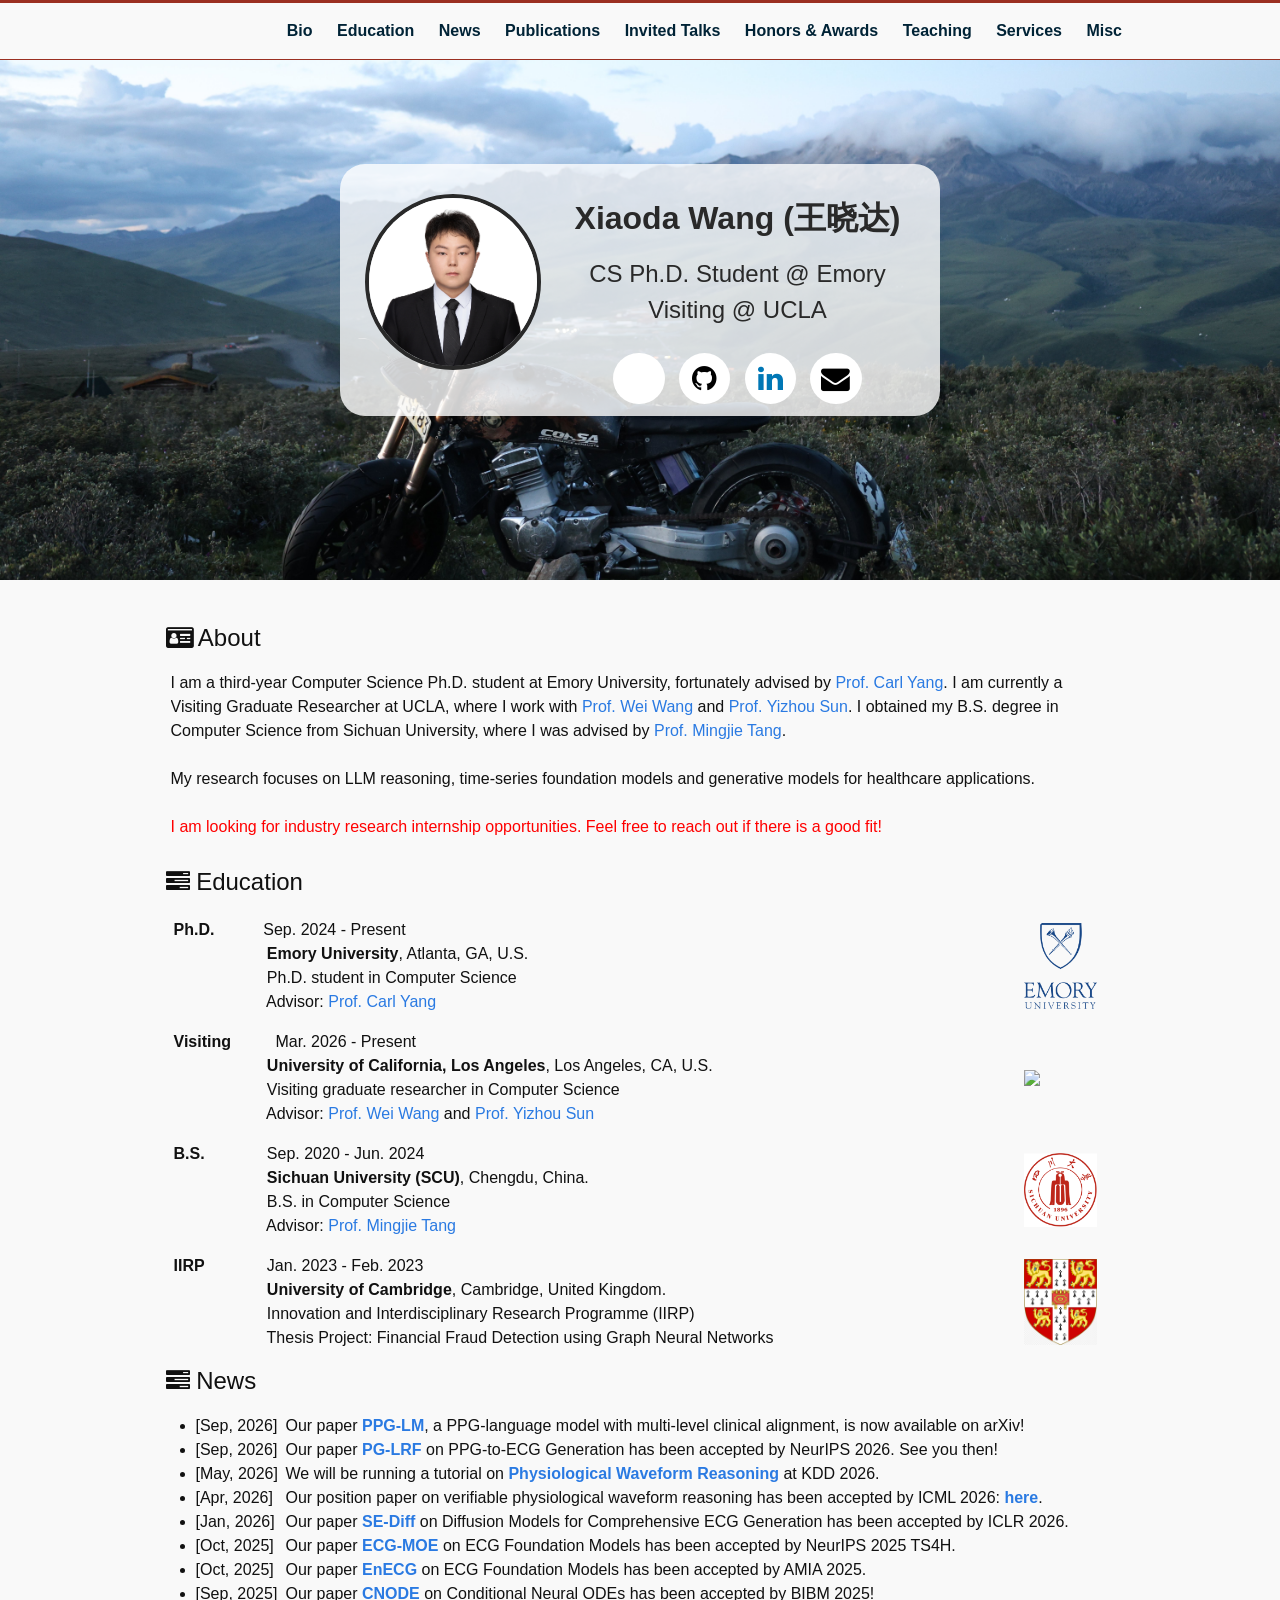
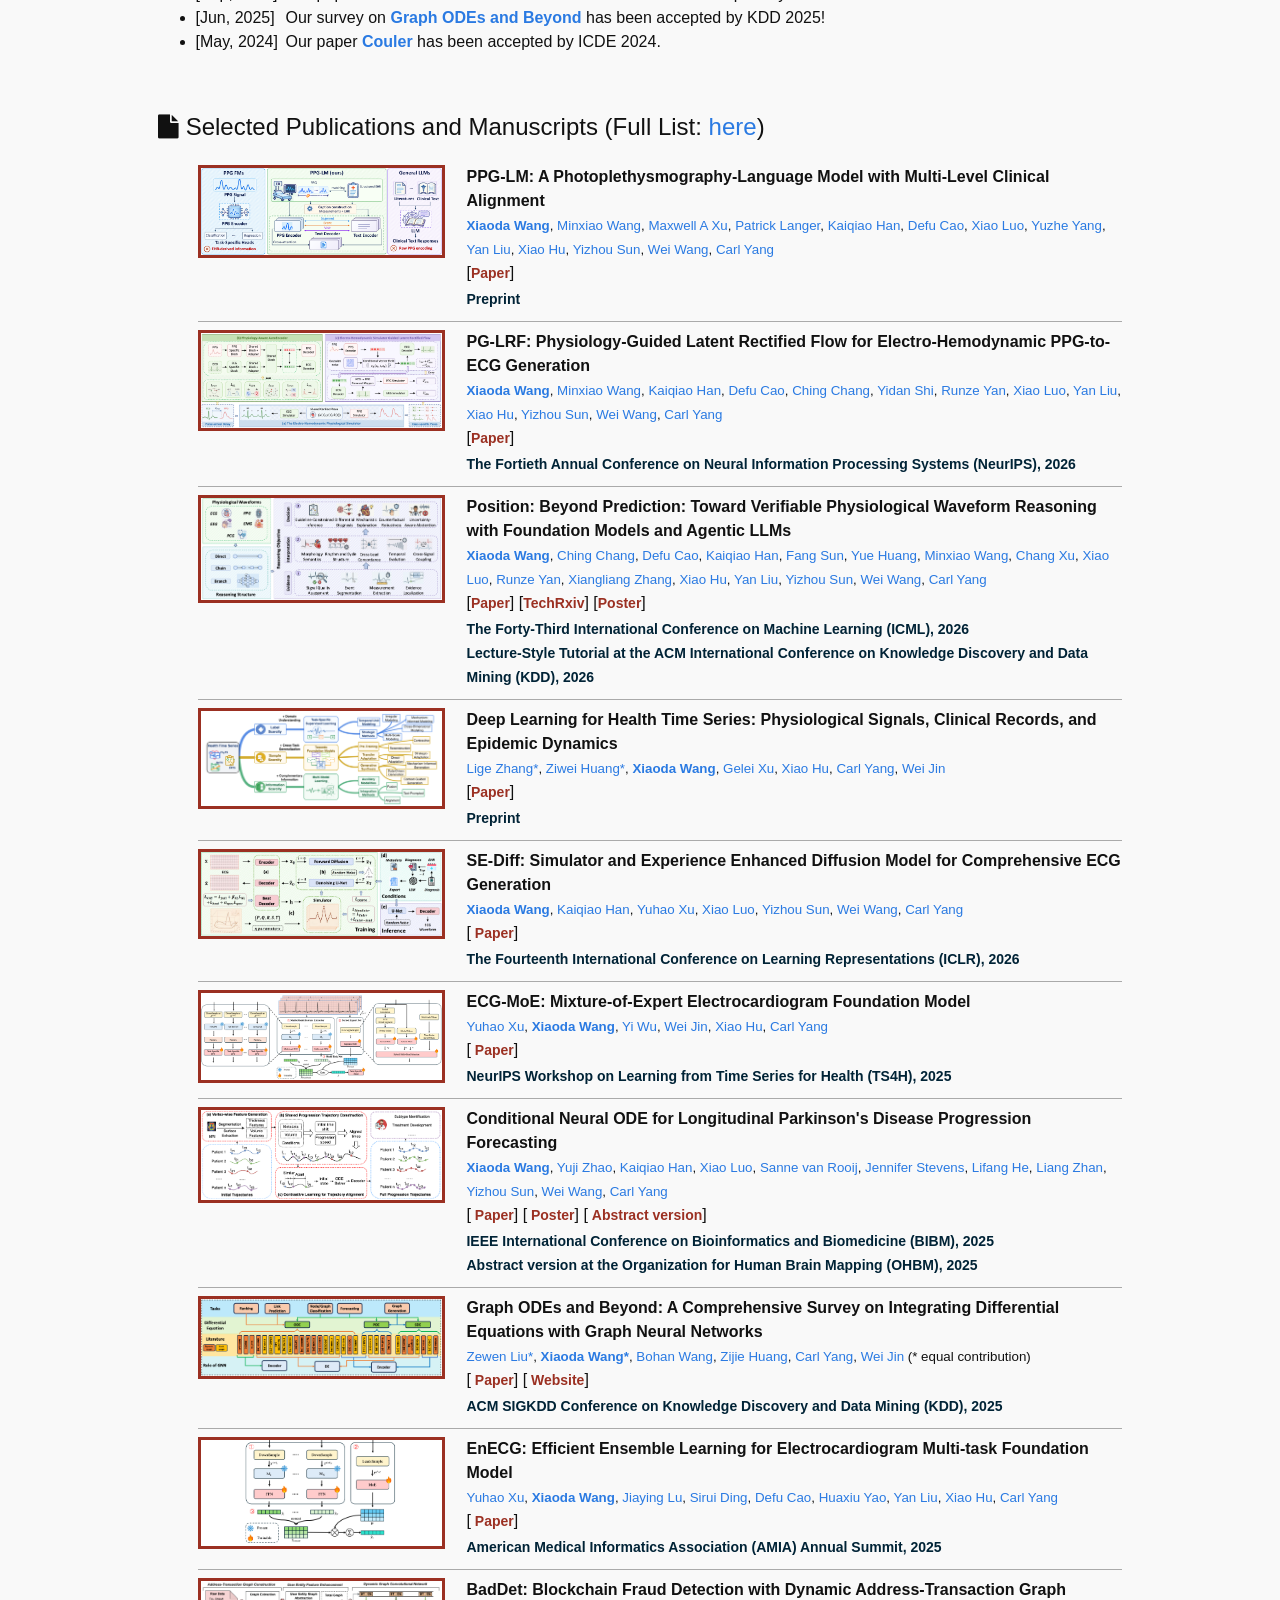
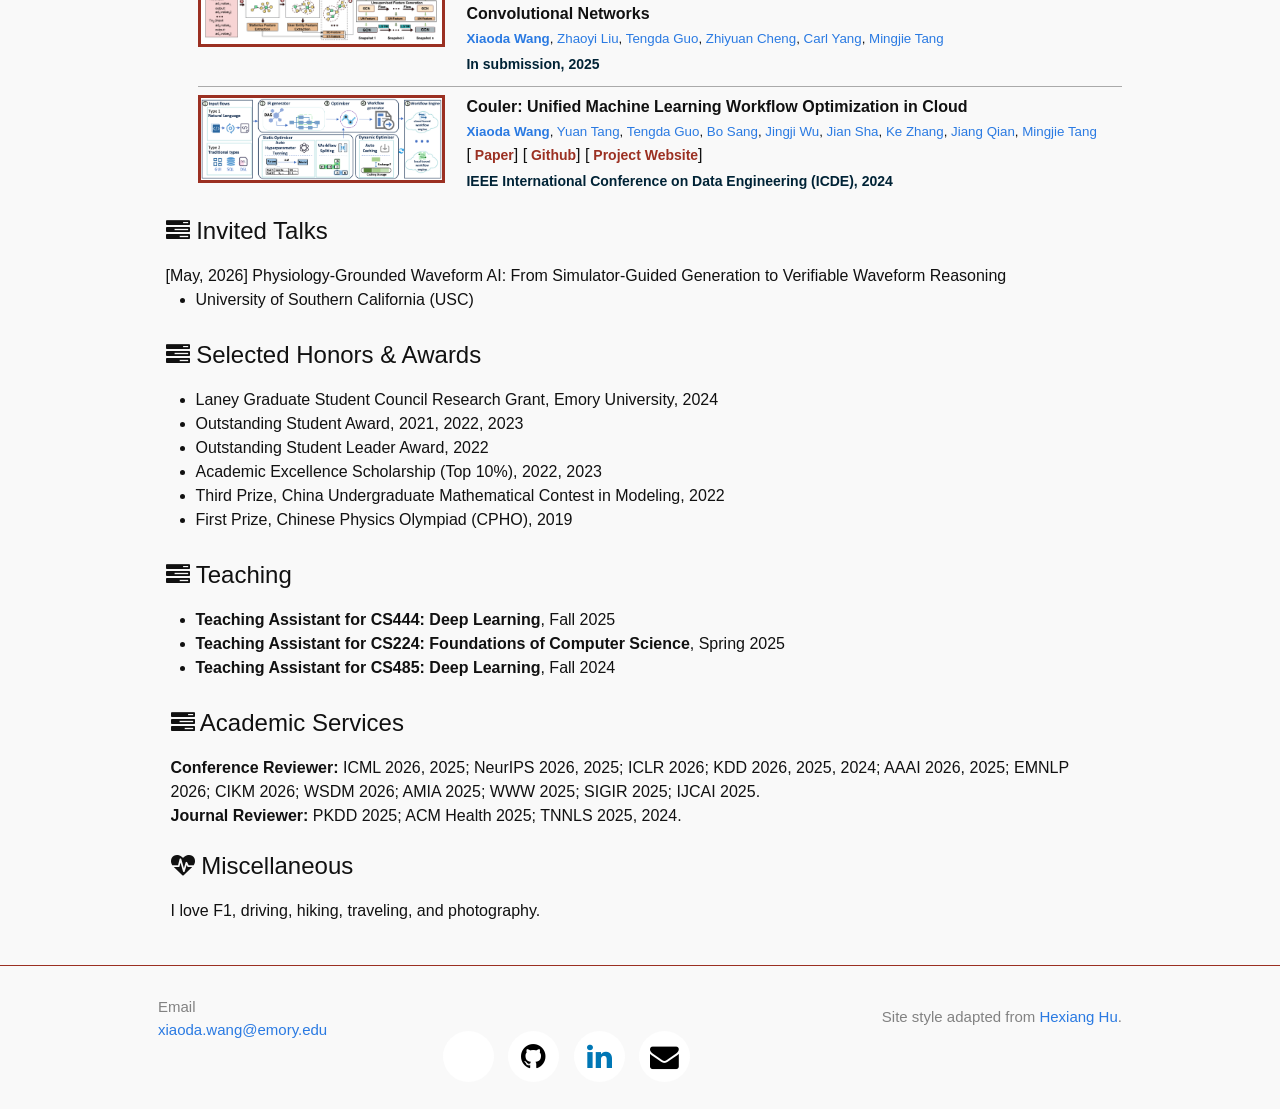
==== commit 1bd07c86: "Add ICML 2026 poster link to position paper entry Co-Authored-By: Claude Opus 5.5 <noreply@anthropic" ====
--- a/index.html
+++ b/index.html
@@ -457,7 +457,8 @@
 	            <!-- [<a class="tag" href="https://github.com/ignite-abd/ignite-abd.github.io/blob/main/projects/Position_Reasoning.pdf"> <strong>Paper</strong></a>] -->
 				[<a class="tag" href="https://openreview.net/pdf?id=cgpU6fhUXx" target="_blank" rel="noopener noreferrer"><strong>Paper</strong></a>]
 				[<a class="tag" href="https://www.techrxiv.org/users/1024227/articles/1385177-position-beyond-prediction-toward-verifiable-physiological-waveform-reasoning-with-foundation-models-and-agentic-llms" target="_blank" rel="noopener noreferrer"><strong>TechRxiv</strong></a>]
-				  
+				[<a class="tag" href="https://icml.cc/media/PosterPDFs/ICML%202026/67119.png?t=1782128504.0826943" target="_blank" rel="noopener noreferrer"><strong>Poster</strong></a>]
+
 
 	          </div>
 	          <div class="publish">
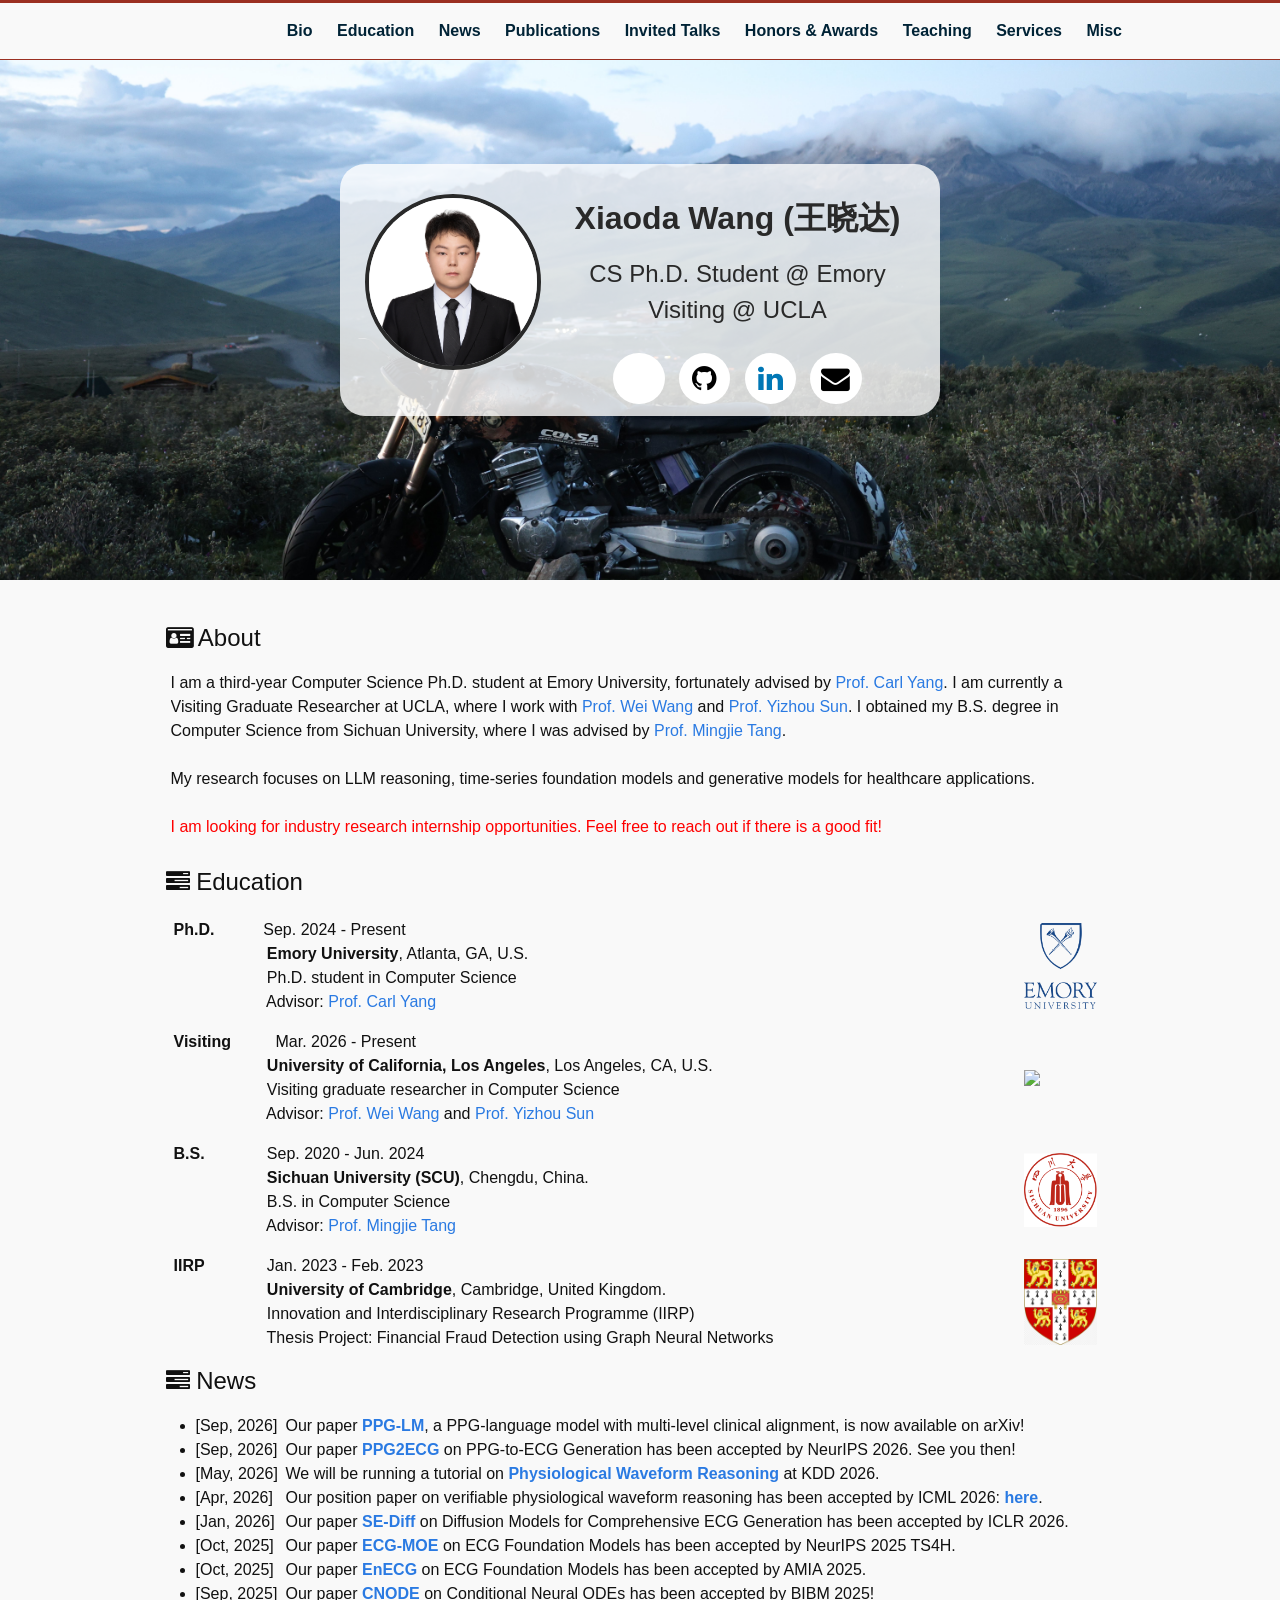
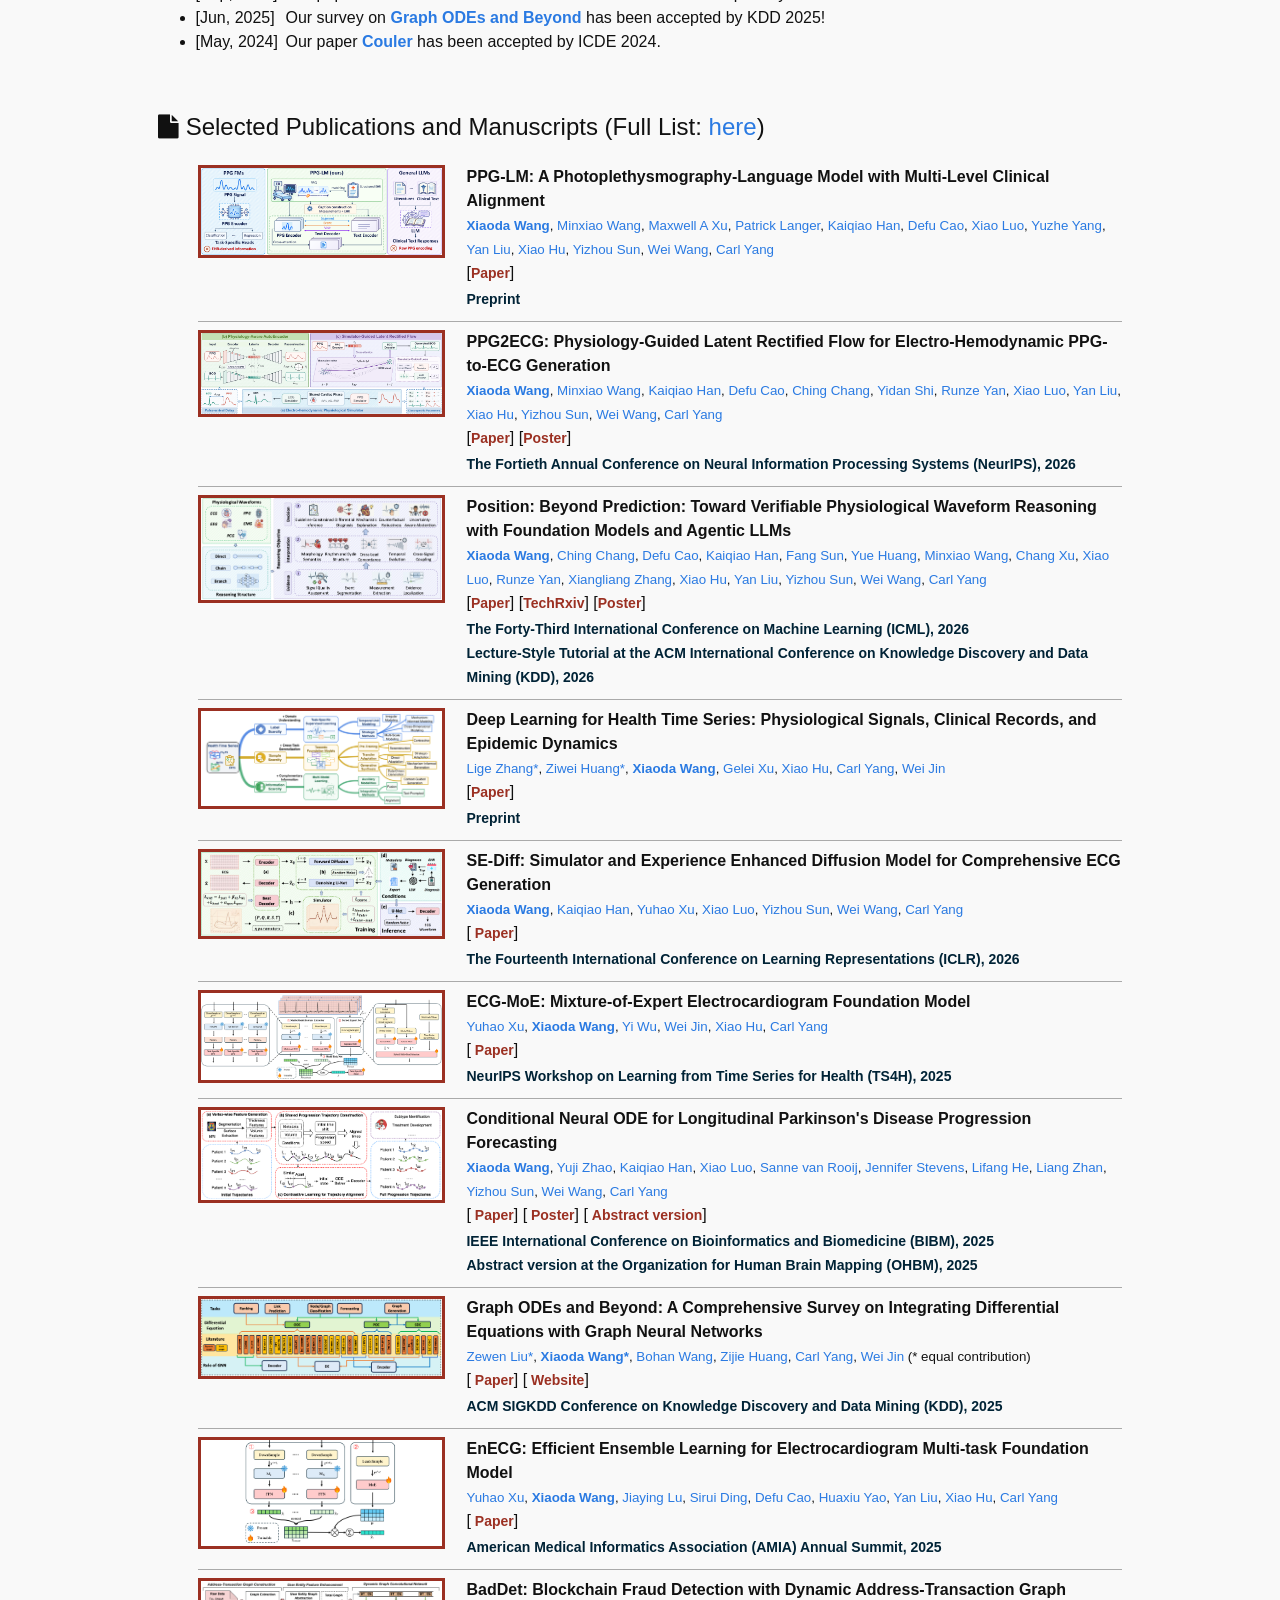
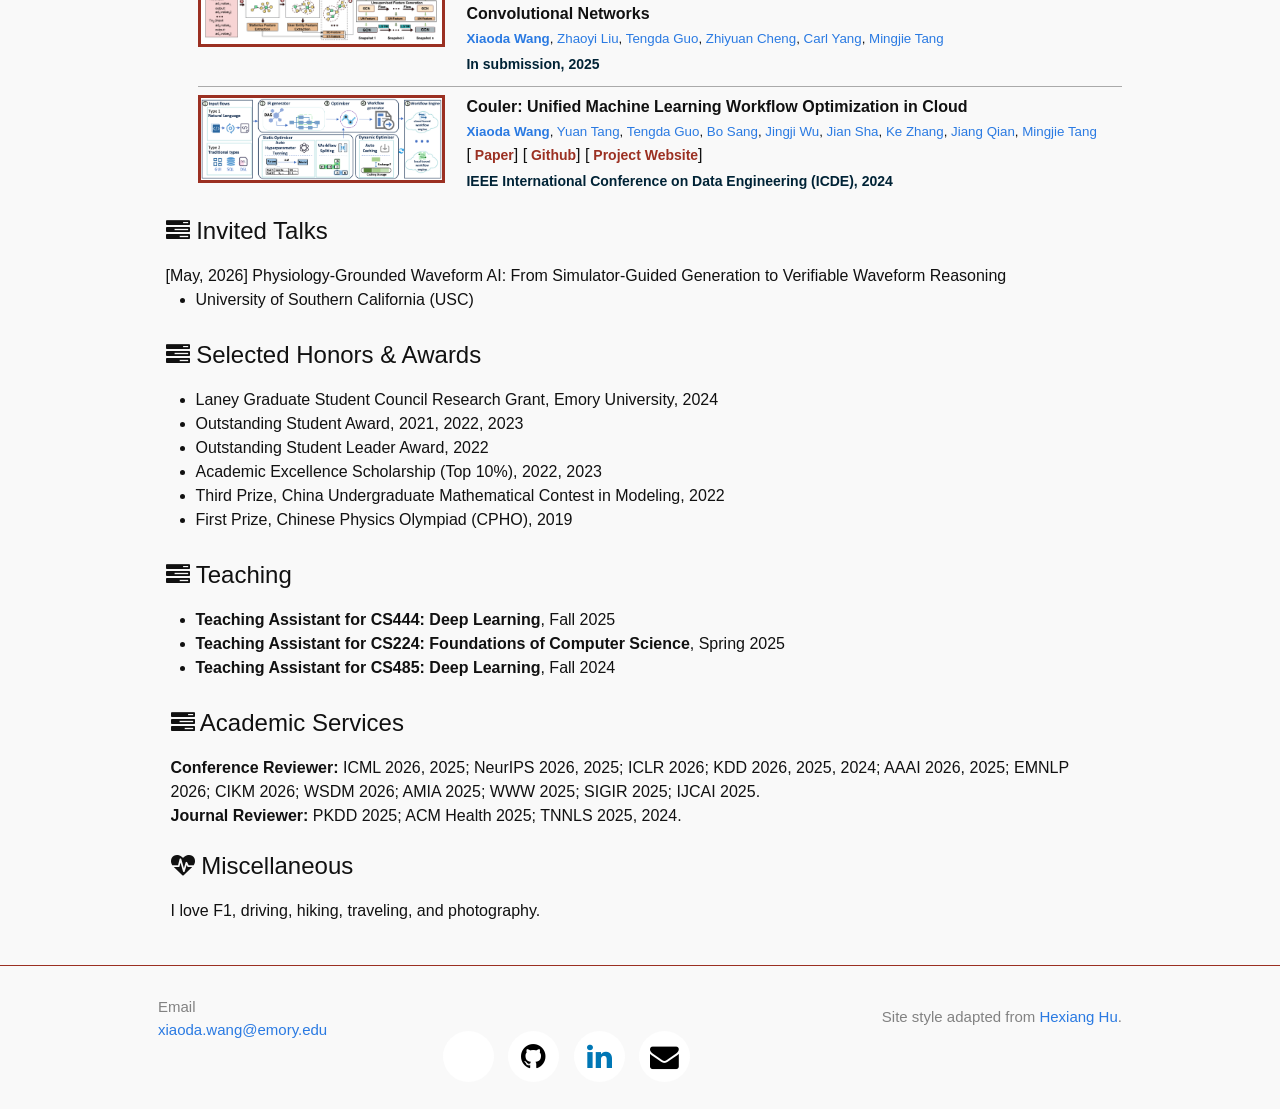
==== commit d040b3fc: "Update PPG2ECG title, overview figure, and NeurIPS poster link" ====
--- a/index.html
+++ b/index.html
@@ -311,7 +311,7 @@
   </h1>  
   <ul>
     <li class="indented" data-date="[Sep, 2026]"> Our paper <a href="https://arxiv.org/abs/2609.33516"><b>PPG-LM</b></a>, a PPG-language model with multi-level clinical alignment, is now available on arXiv! </li>
-	<li class="indented" data-date="[Sep, 2026]"> Our paper <a href='https://arxiv.org/pdf/2605.12541'> <b>PG-LRF</b></a> on PPG-to-ECG Generation has been accepted by NeurIPS 2026. See you then! </li>
+	<li class="indented" data-date="[Sep, 2026]"> Our paper <a href='https://arxiv.org/pdf/2605.12541'> <b>PPG2ECG</b></a> on PPG-to-ECG Generation has been accepted by NeurIPS 2026. See you then! </li>
 	<!-- <li class="indented" data-date="[May, 2026]"> Our paper <a href='https://arxiv.org/pdf/2605.12541'> <b>PG-LRF</b></a> on PPG-to-ECG Generation is now available on arXiv! </li> -->
 	<li class="indented" data-date="[May, 2026]"> We will be running a tutorial on <a class="tag" href="/kdd2026_tutorial.html" target="_blank" rel="noopener noreferrer"><strong>Physiological Waveform Reasoning</strong></a> at KDD 2026. </li>
     <li class="indented" data-date="[Apr, 2026]"> Our position paper on verifiable physiological waveform reasoning has been accepted by ICML 2026: <a class="tag" href="https://openreview.net/pdf?id=cgpU6fhUXx" target="_blank" rel="noopener noreferrer"><strong>here</strong></a>. </li>
@@ -382,11 +382,11 @@
 
 		<div class="pub">
 		  <div class="pub-left">
-		    <img class="intro-img frame" src="publications/PG-LRF.png">
+		    <img class="intro-img frame" src="publications/PPG2ECG.png" alt="PPG2ECG model overview showing the autoencoder, latent rectified flow, and physiological simulator">
 		  </div>
 		  <div class="pub-right">
 		    <div class="title">
-		      PG-LRF: Physiology-Guided Latent Rectified Flow for Electro-Hemodynamic PPG-to-ECG Generation
+		      PPG2ECG: Physiology-Guided Latent Rectified Flow for Electro-Hemodynamic PPG-to-ECG Generation
 		    </div>
 		    <div class="desc">
 		    </div>
@@ -411,6 +411,7 @@
 	            <!-- [<a class="tag" href="https://github.com/ignite-abd/ignite-abd.github.io/blob/main/projects/Position_Reasoning.pdf"> <strong>Paper</strong></a>] -->
 				<!-- [<a class="tag" href="/projects/Position_Reasoning.pdf" target="_blank" rel="noopener noreferrer"><strong>Paper</strong></a>] -->
 				[<a class="tag" href="https://arxiv.org/pdf/2605.12541" target="_blank" rel="noopener noreferrer"><strong>Paper</strong></a>]
+				[<a class="tag" href="https://neurips.cc/media/PosterPDFs/NeurIPS%202026/150392.png?t=1794155830.8831172" target="_blank" rel="noopener noreferrer"><strong>Poster</strong></a>]
 				  
 
 	          </div>
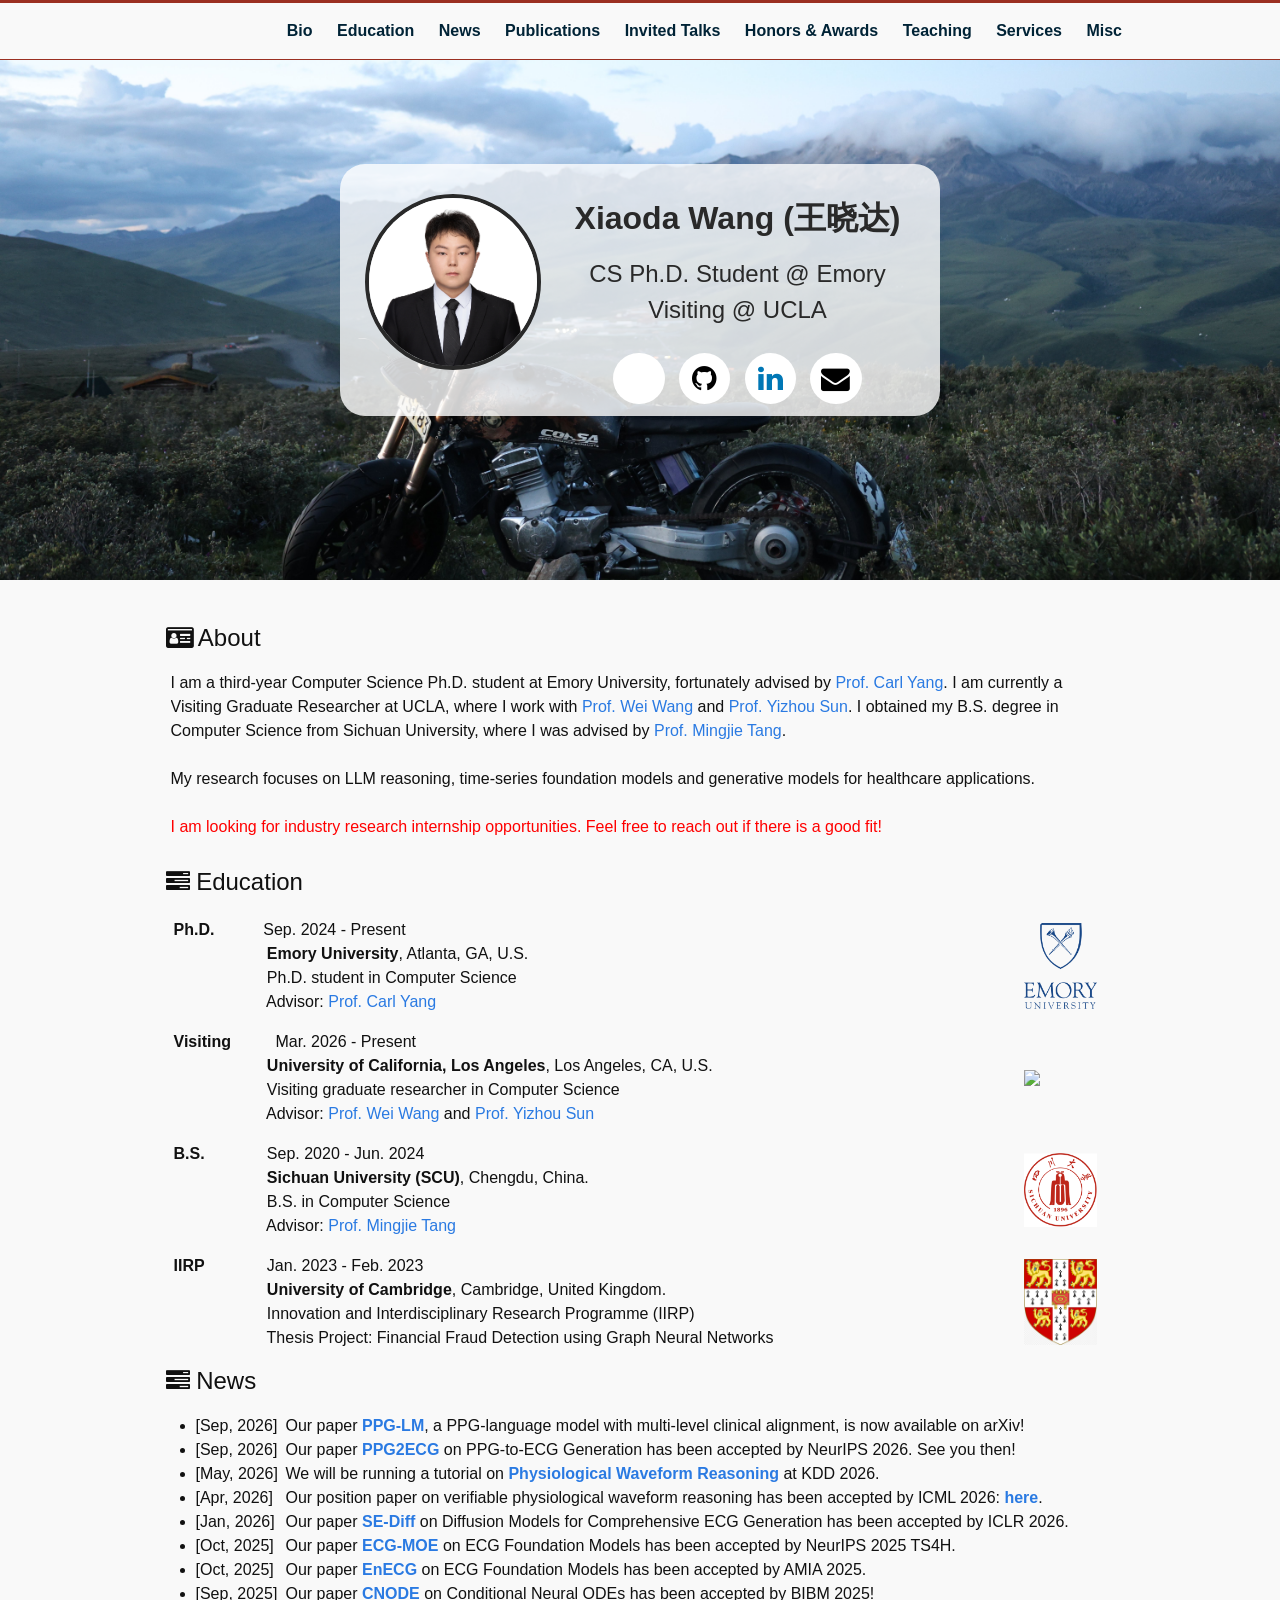
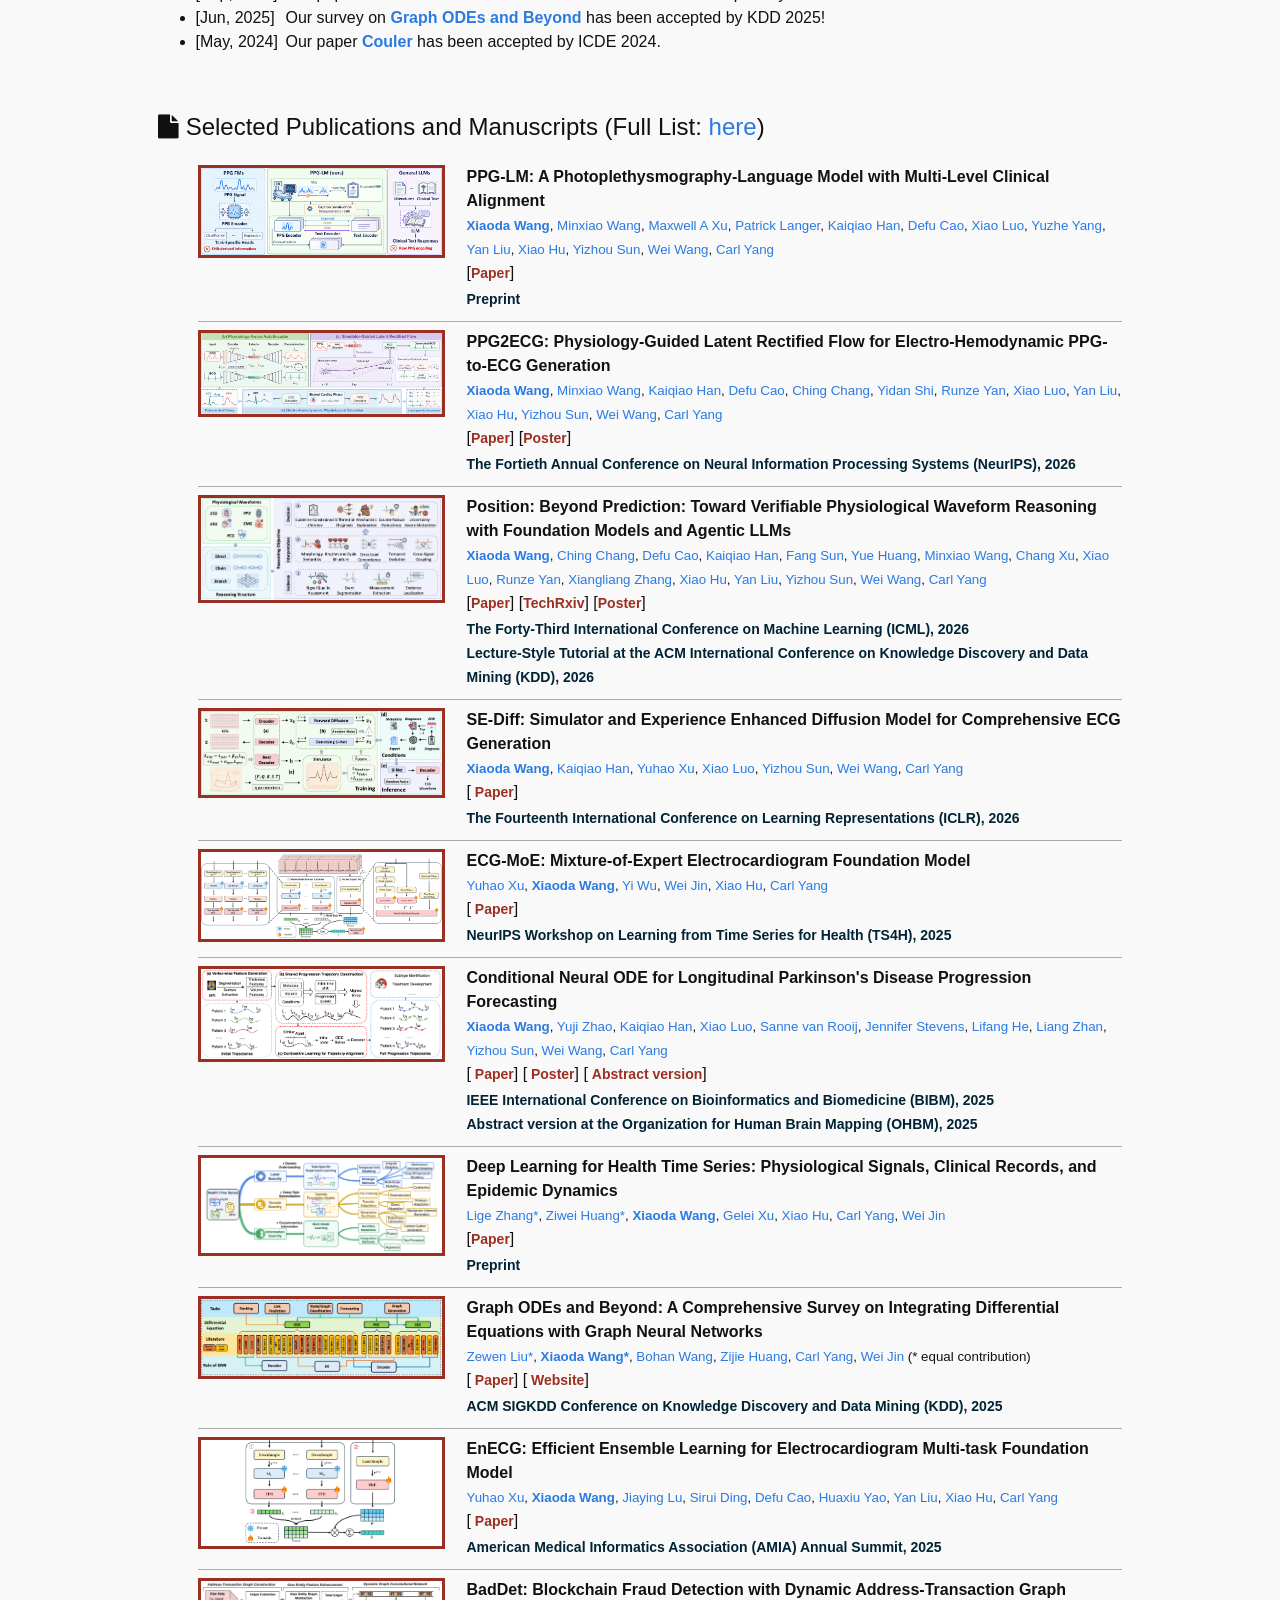
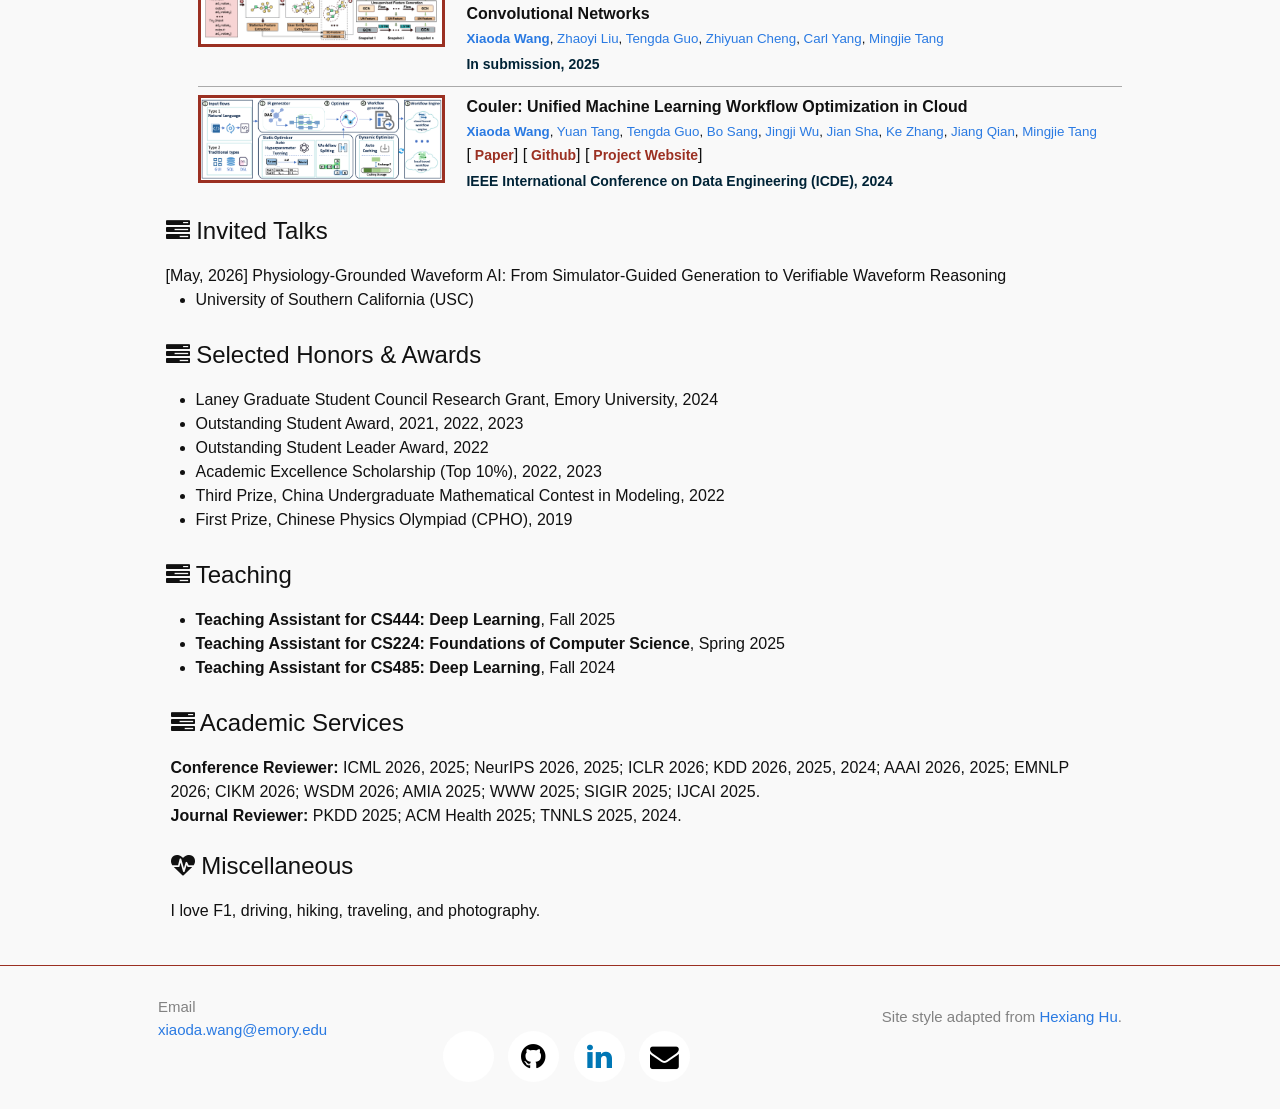
==== commit 14d37c34: "Move the health time series survey between CNODE and Graph ODEs" ====
--- a/index.html
+++ b/index.html
@@ -476,39 +476,6 @@
 		
       <div class="pub">
         <div class="pub-left">
-          <img class="intro-img frame" src="publications/ts4health.png">
-        </div>
-        <div class="pub-right">
-          <div class="title">
-            Deep Learning for Health Time Series: Physiological Signals, Clinical Records, and Epidemic Dynamics
-          </div>
-          <div class="desc">
-          </div>
-          <div class="authors">
-            <font style="font-size: 10pt;">
-              <a class="author">Lige Zhang*</a>,
-              <a class="author">Ziwei Huang*</a>,
-              <a class="author"><b>Xiaoda Wang</b></a>,
-              <a class="author">Gelei Xu</a>,
-              <a class="author">Xiao Hu</a>,
-              <a class="author">Carl Yang</a>,
-              <a class="author">Wei Jin</a>
-            </font>
-          </div>
-          <div class="tags">
-            [<a class="tag" href="/projects/ts4health.pdf" target="_blank" rel="noopener noreferrer"><strong>Paper</strong></a>]
-          </div>
-          <div class="publish">
-            <span class="publisher">Preprint</span>
-            <span class="place"></span>
-          </div>
-        </div>
-      </div>
-
-      <hr class="pub-divider">
-
-      <div class="pub">
-        <div class="pub-left">
           <img class="intro-img frame" src="publications/SE-Diff.png">
         </div>
         <div class="pub-right">
@@ -607,6 +574,39 @@
               IEEE International Conference on Bioinformatics and Biomedicine (BIBM), 2025<br>
               Abstract version at the Organization for Human Brain Mapping (OHBM), 2025
             </span>
+            <span class="place"></span>
+          </div>
+        </div>
+      </div>
+
+      <hr class="pub-divider">
+
+      <div class="pub">
+        <div class="pub-left">
+          <img class="intro-img frame" src="publications/ts4health.png">
+        </div>
+        <div class="pub-right">
+          <div class="title">
+            Deep Learning for Health Time Series: Physiological Signals, Clinical Records, and Epidemic Dynamics
+          </div>
+          <div class="desc">
+          </div>
+          <div class="authors">
+            <font style="font-size: 10pt;">
+              <a class="author">Lige Zhang*</a>,
+              <a class="author">Ziwei Huang*</a>,
+              <a class="author"><b>Xiaoda Wang</b></a>,
+              <a class="author">Gelei Xu</a>,
+              <a class="author">Xiao Hu</a>,
+              <a class="author">Carl Yang</a>,
+              <a class="author">Wei Jin</a>
+            </font>
+          </div>
+          <div class="tags">
+            [<a class="tag" href="/projects/ts4health.pdf" target="_blank" rel="noopener noreferrer"><strong>Paper</strong></a>]
+          </div>
+          <div class="publish">
+            <span class="publisher">Preprint</span>
             <span class="place"></span>
           </div>
         </div>
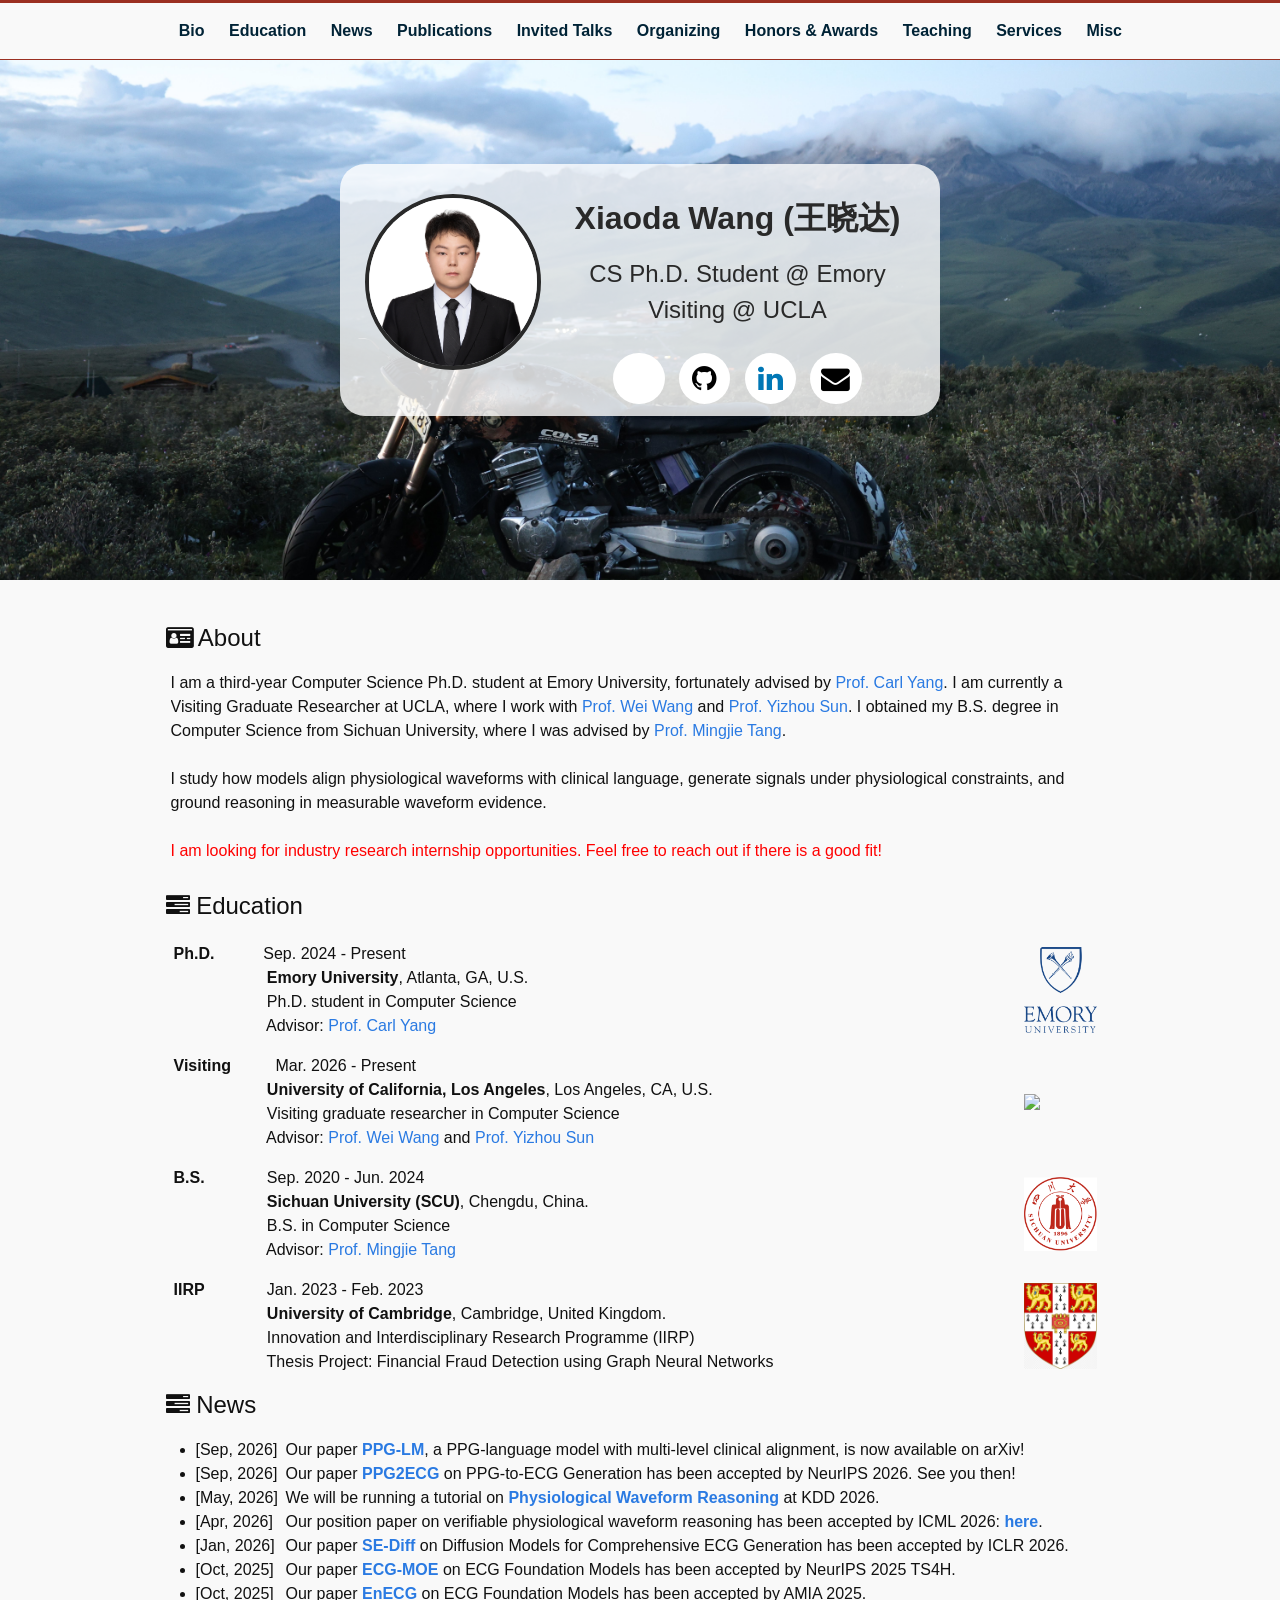
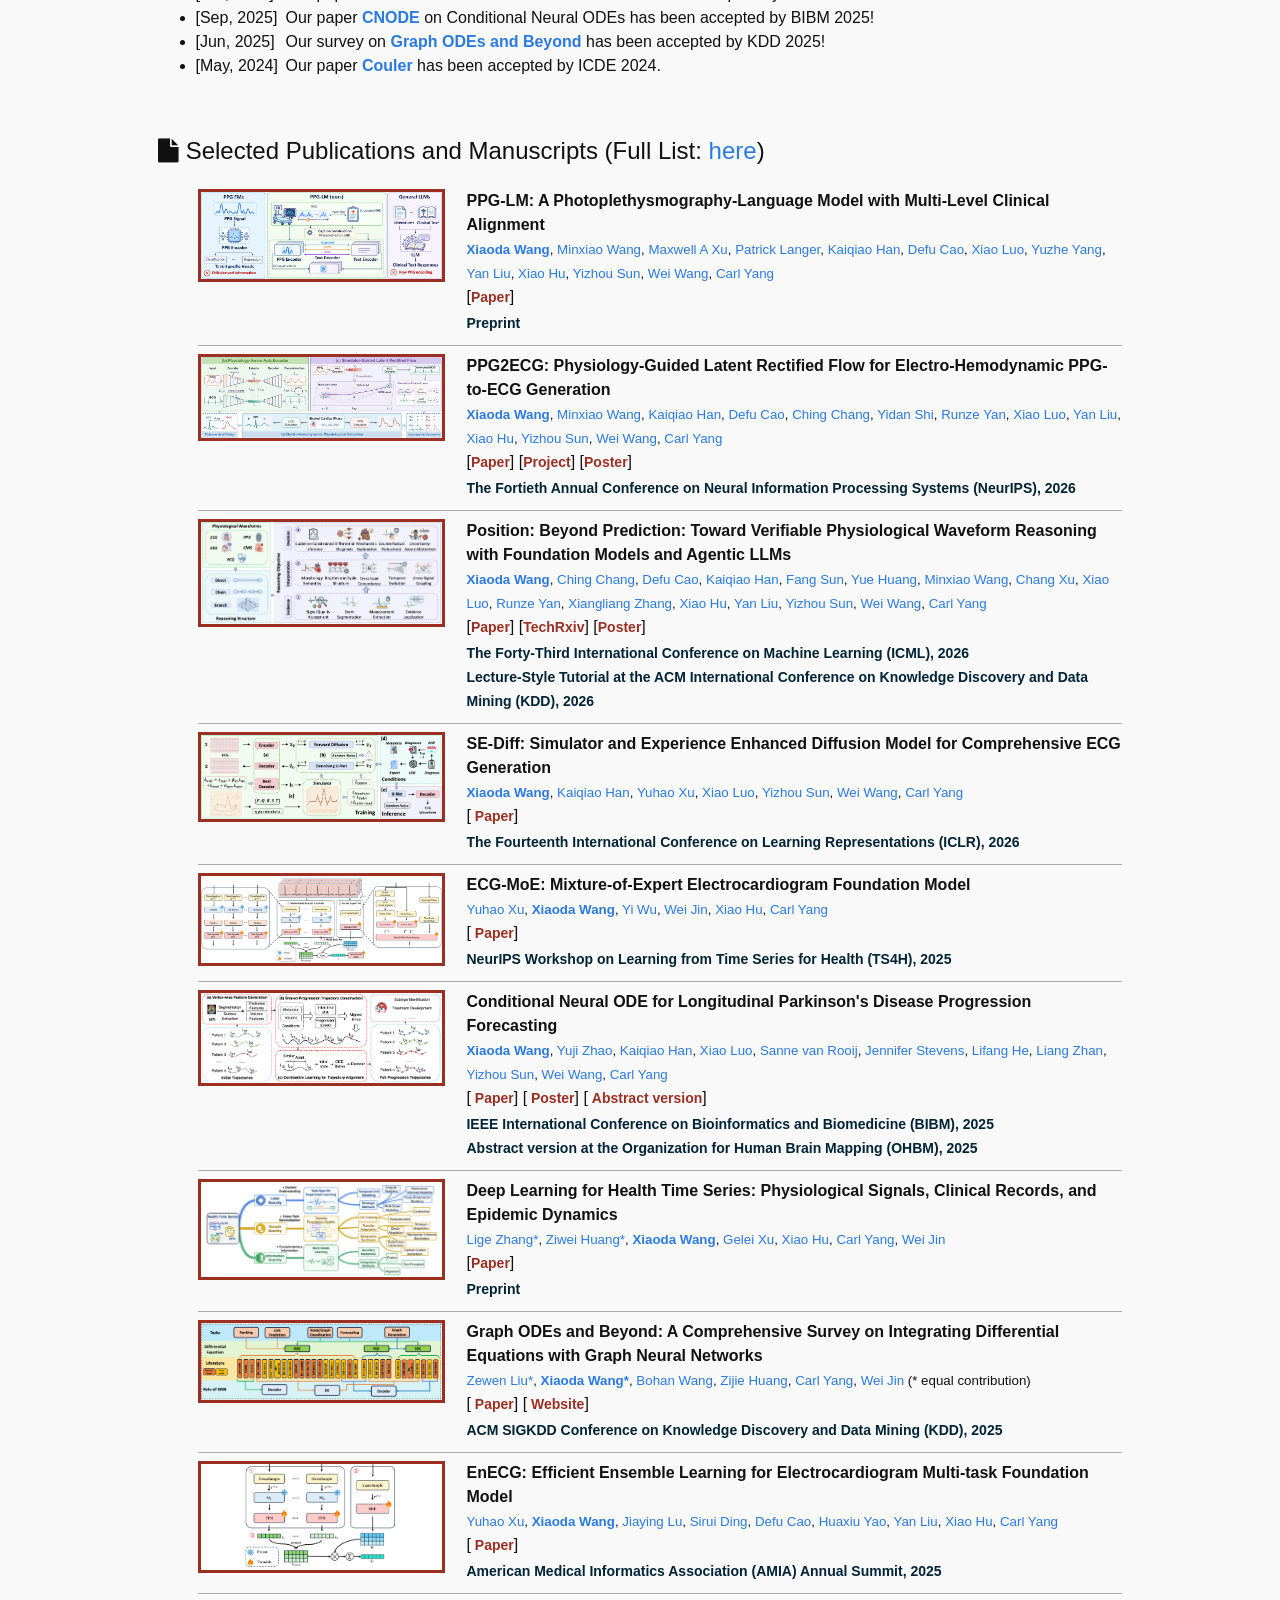
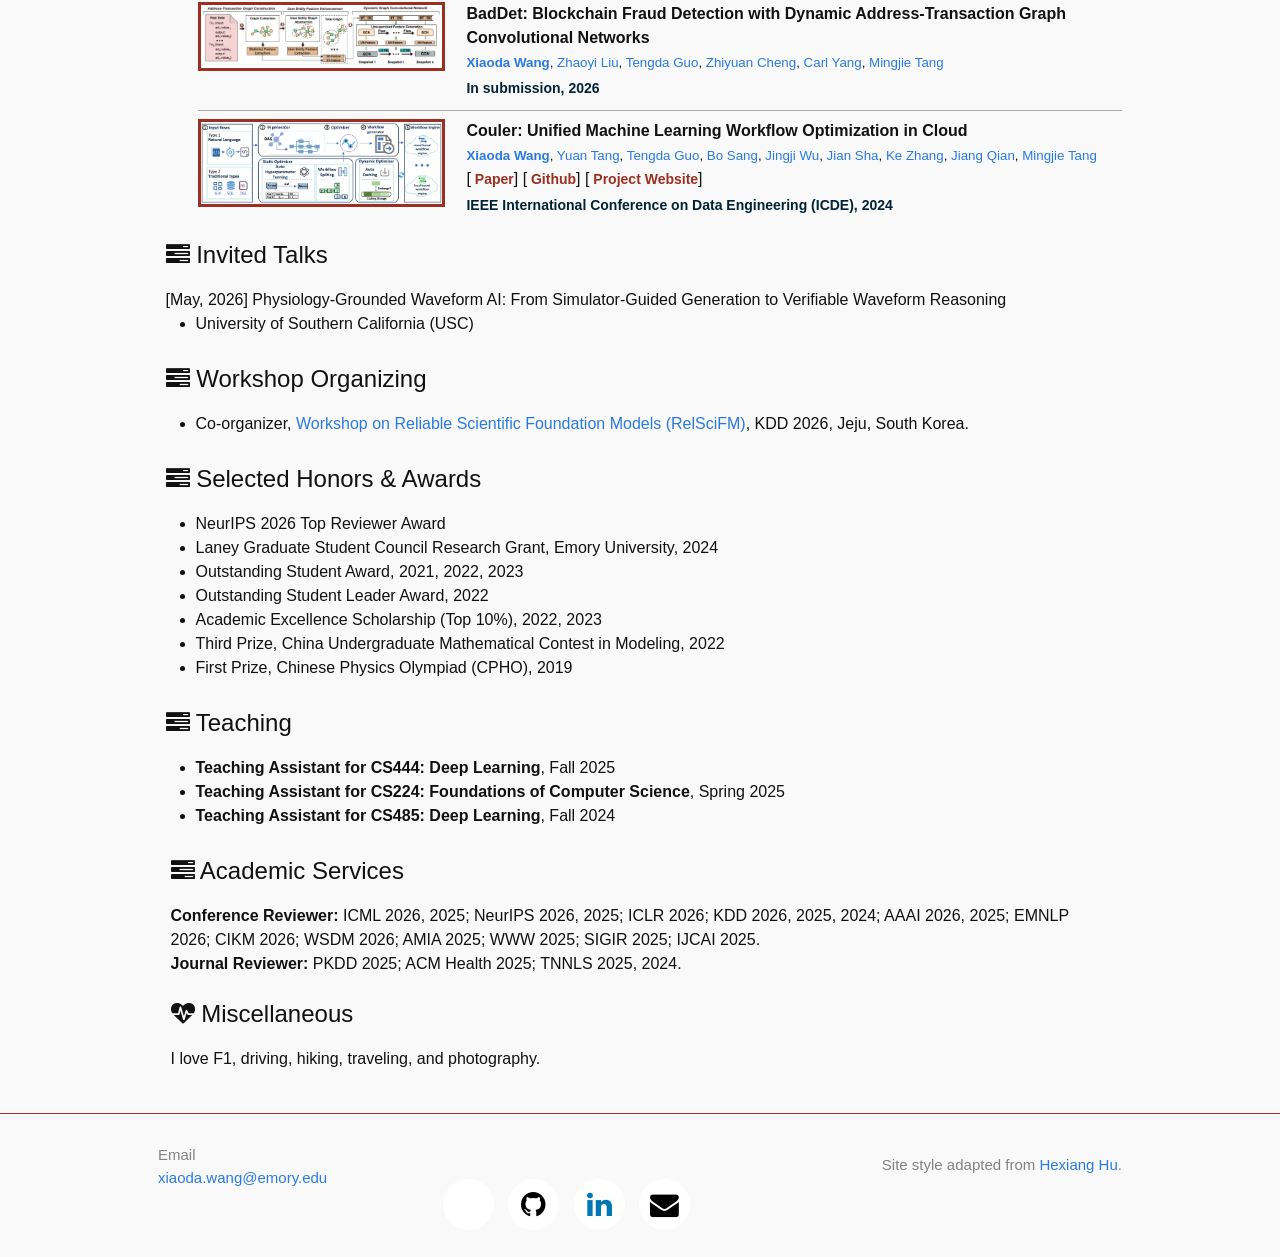
==== commit 09389009: "Update research bio, paper links and academic activities" ====
--- a/index.html
+++ b/index.html
@@ -108,6 +108,7 @@
     <!-- <a class="page-link" href="#timeline"><b>Experiences</b></a> -->
     <a class="page-link" href="#publications"><b>Publications</b></a>
 	<a class="page-link" href="#talks"><b>Invited Talks</b></a>
+    <a class="page-link" href="#organizing"><b>Organizing</b></a>
     <a class="page-link" href="#awards"><b>Honors & Awards</b></a>
     <a class="page-link" href="#teaching"><b>Teaching </b></a>
     <a class="page-link" href="#academicservices"><b>Services </b></a>
@@ -228,7 +229,7 @@
       I am currently a Visiting Graduate Researcher at UCLA, where I work with <a href="https://web.cs.ucla.edu/~weiwang/">Prof. Wei Wang</a> and <a href="https://web.cs.ucla.edu/~yzsun/">Prof. Yizhou Sun</a>.
 	  I obtained my B.S. degree in Computer Science from Sichuan University, where I was advised by <a href="https://merlintang.github.io/">Prof. Mingjie Tang</a>. 
 	  <br><br>
-      My research focuses on LLM reasoning, time-series foundation models and generative models for healthcare applications.
+      I study how models align physiological waveforms with clinical language, generate signals under physiological constraints, and ground reasoning in measurable waveform evidence.
       <br><br>
       <span style="color: red;">I am looking for industry research internship opportunities. Feel free to reach out if there is a good fit!</span>
     </p>
@@ -411,6 +412,7 @@
 	            <!-- [<a class="tag" href="https://github.com/ignite-abd/ignite-abd.github.io/blob/main/projects/Position_Reasoning.pdf"> <strong>Paper</strong></a>] -->
 				<!-- [<a class="tag" href="/projects/Position_Reasoning.pdf" target="_blank" rel="noopener noreferrer"><strong>Paper</strong></a>] -->
 				[<a class="tag" href="https://arxiv.org/pdf/2605.12541" target="_blank" rel="noopener noreferrer"><strong>Paper</strong></a>]
+				[<a class="tag" href="https://ignite-abd.github.io/PPG2ECG/" target="_blank" rel="noopener noreferrer"><strong>Project</strong></a>]
 				[<a class="tag" href="https://neurips.cc/media/PosterPDFs/NeurIPS%202026/150392.png?t=1794155830.8831172" target="_blank" rel="noopener noreferrer"><strong>Poster</strong></a>]
 				  
 
@@ -703,7 +705,7 @@
             </font>
           </div>
           <div class="publish">
-            <span class="publisher">In submission, 2025</span>
+            <span class="publisher">In submission, 2026</span>
             <span class="place"></span>
           </div>
           <div class="tags">
@@ -840,12 +842,25 @@
 	
 
 <div class="wrapper">
+  <div id="organizing" class="bio">
+    <h1 class="md-heading text-left">
+      <i class="fa fa-tasks" aria-hidden="true"></i>
+      Workshop Organizing
+    </h1>
+    <ul>
+      <li>Co-organizer, <a href="https://kdd26-relscifm.github.io/">Workshop on Reliable Scientific Foundation Models (RelSciFM)</a>, KDD 2026, Jeju, South Korea.</li>
+    </ul>
+  </div>
+</div>
+
+<div class="wrapper">
   <div id="awards" class="bio">
     <h1 class="md-heading text-left">
       <i class="fa fa-tasks" aria-hidden="true"></i>
       Selected Honors & Awards
     </h1>
     <ul>
+      <li>NeurIPS 2026 Top Reviewer Award</li>
       <li>Laney Graduate Student Council Research Grant, Emory University, 2024</li>
       <li>Outstanding Student Award, 2021, 2022, 2023</li>
       <li>Outstanding Student Leader Award, 2022</li>
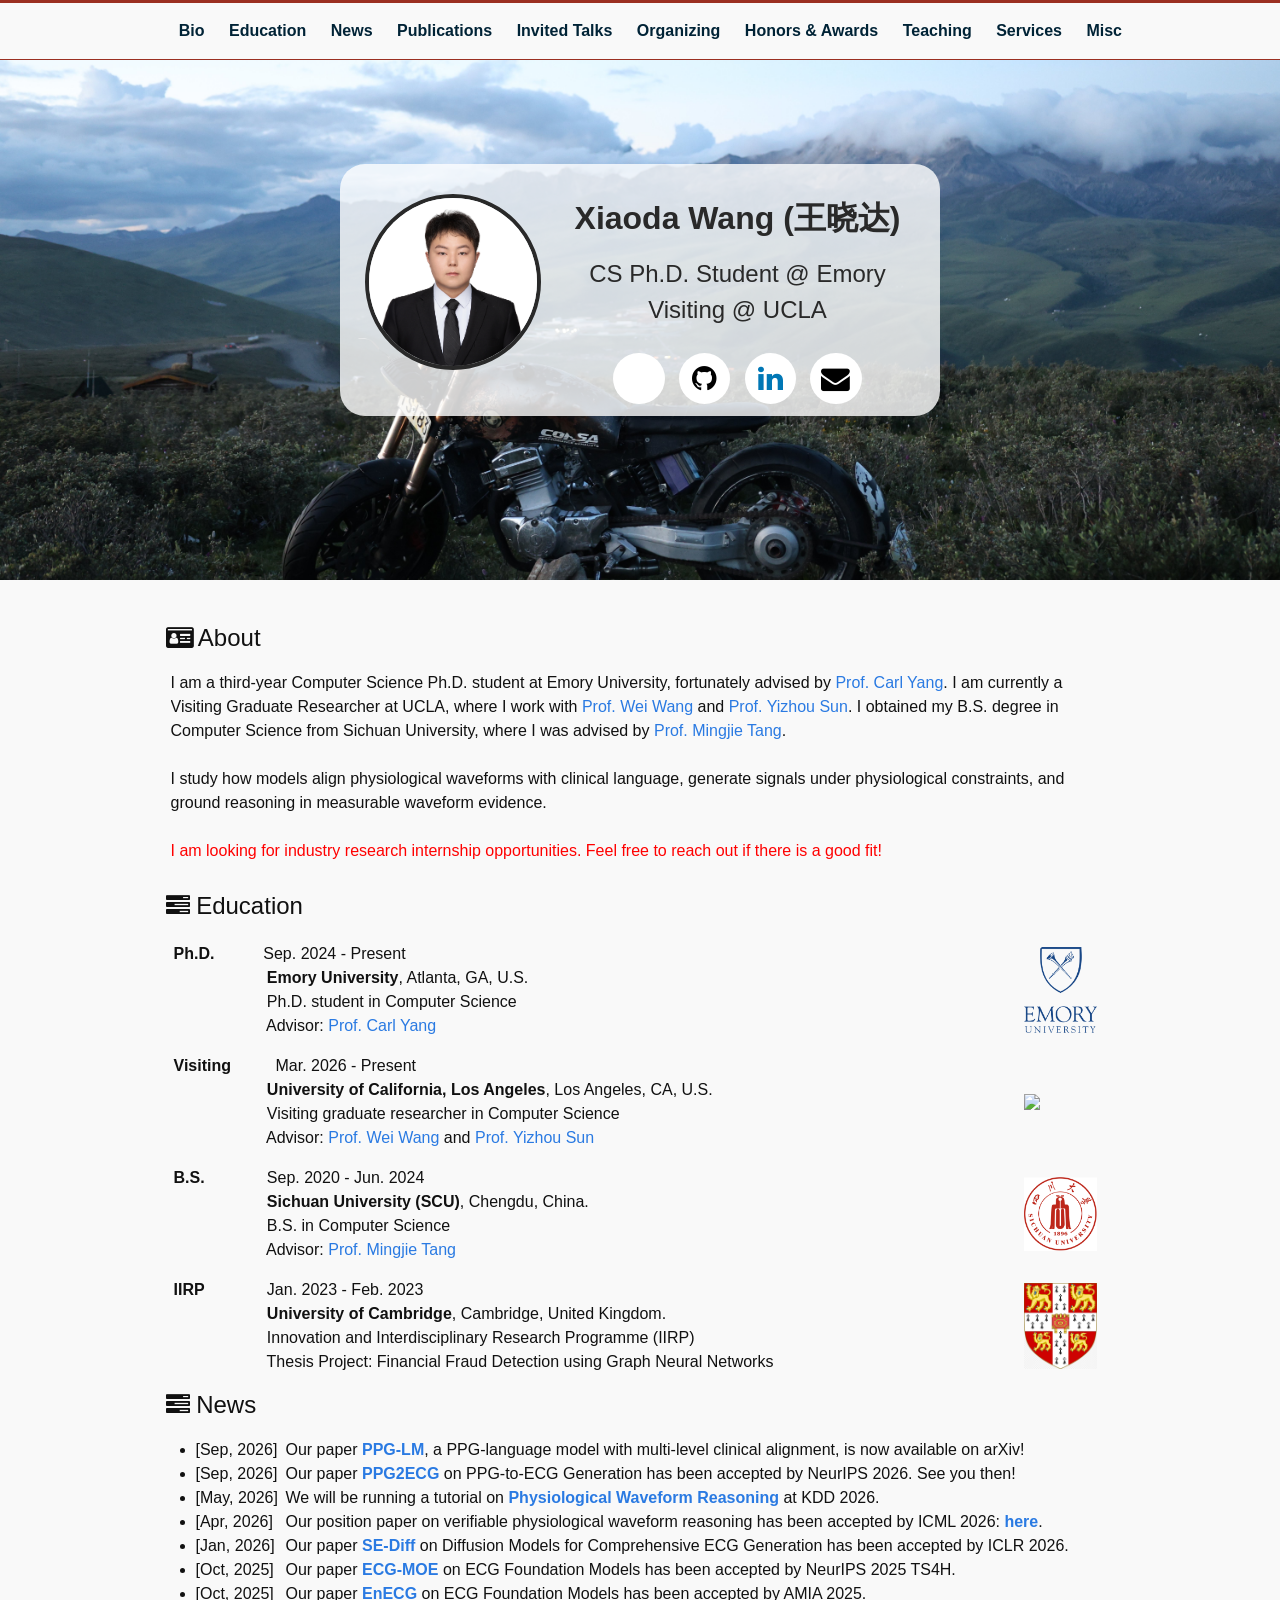
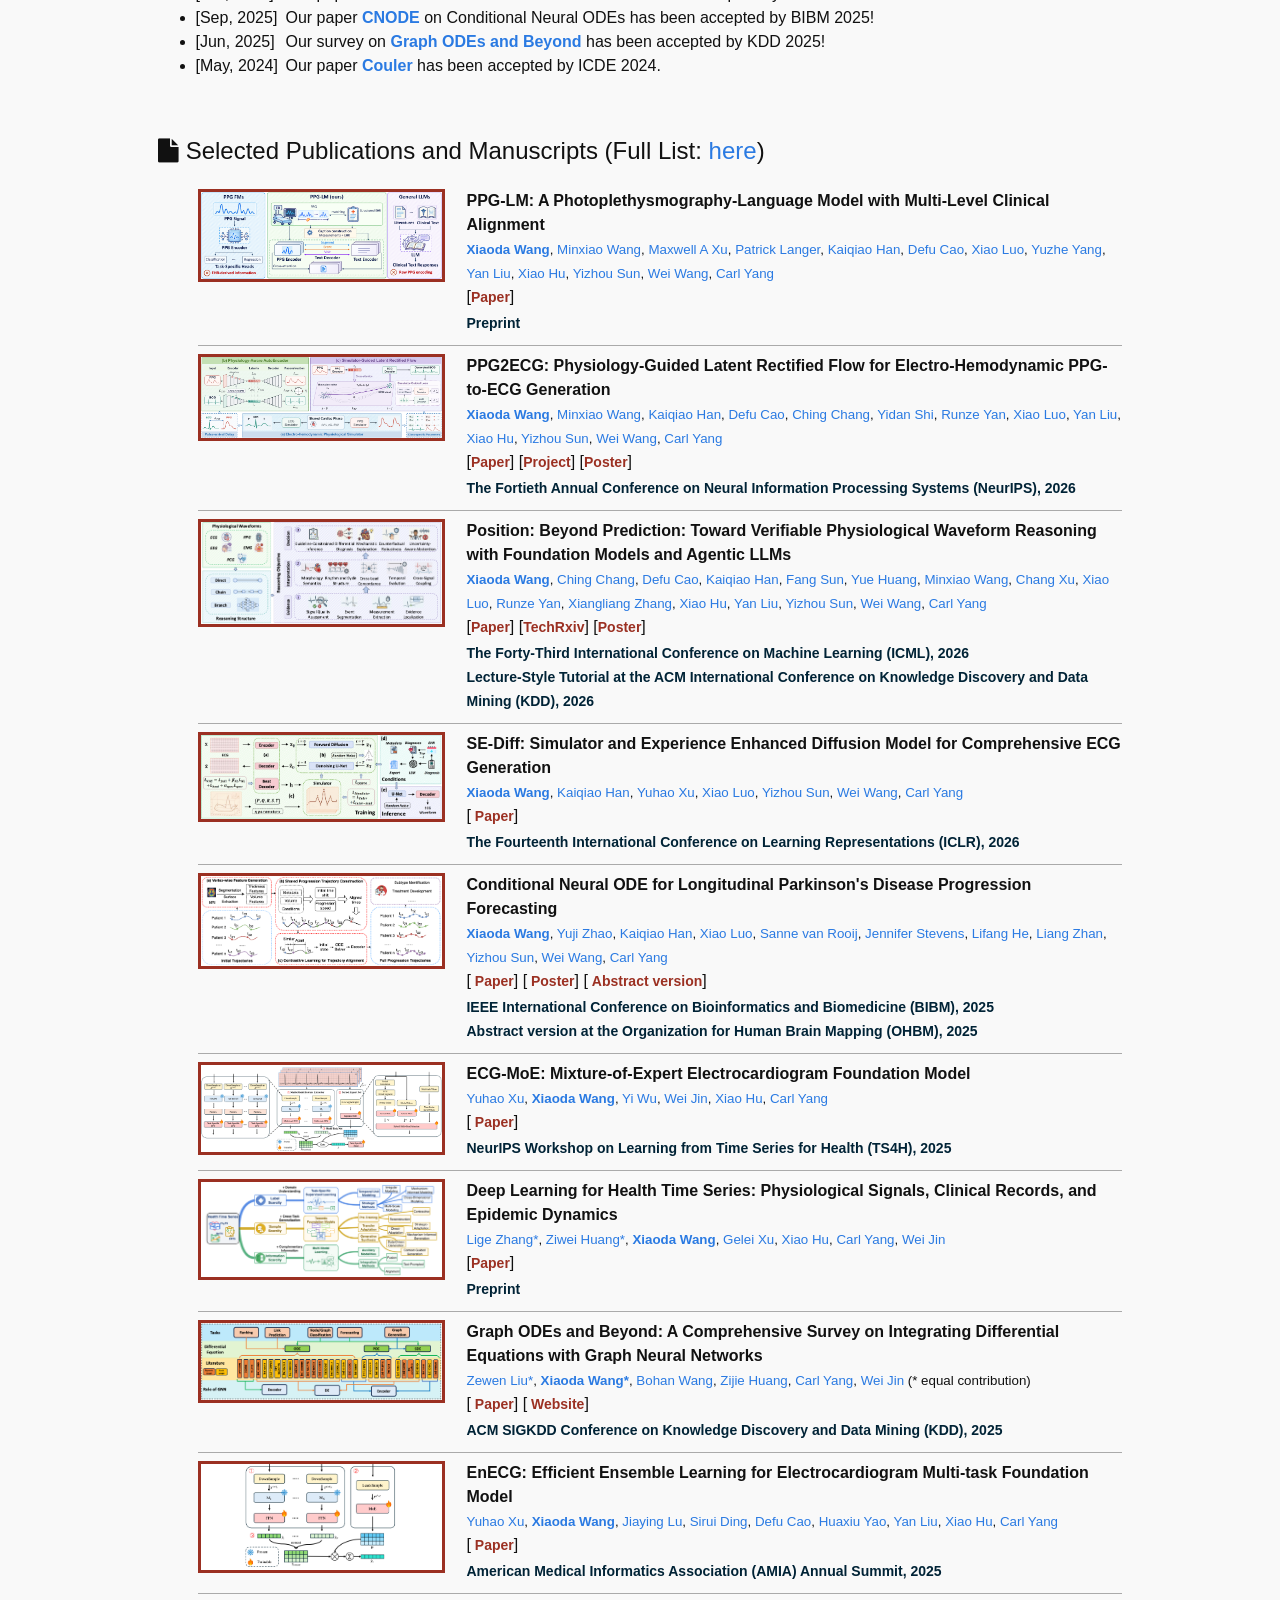
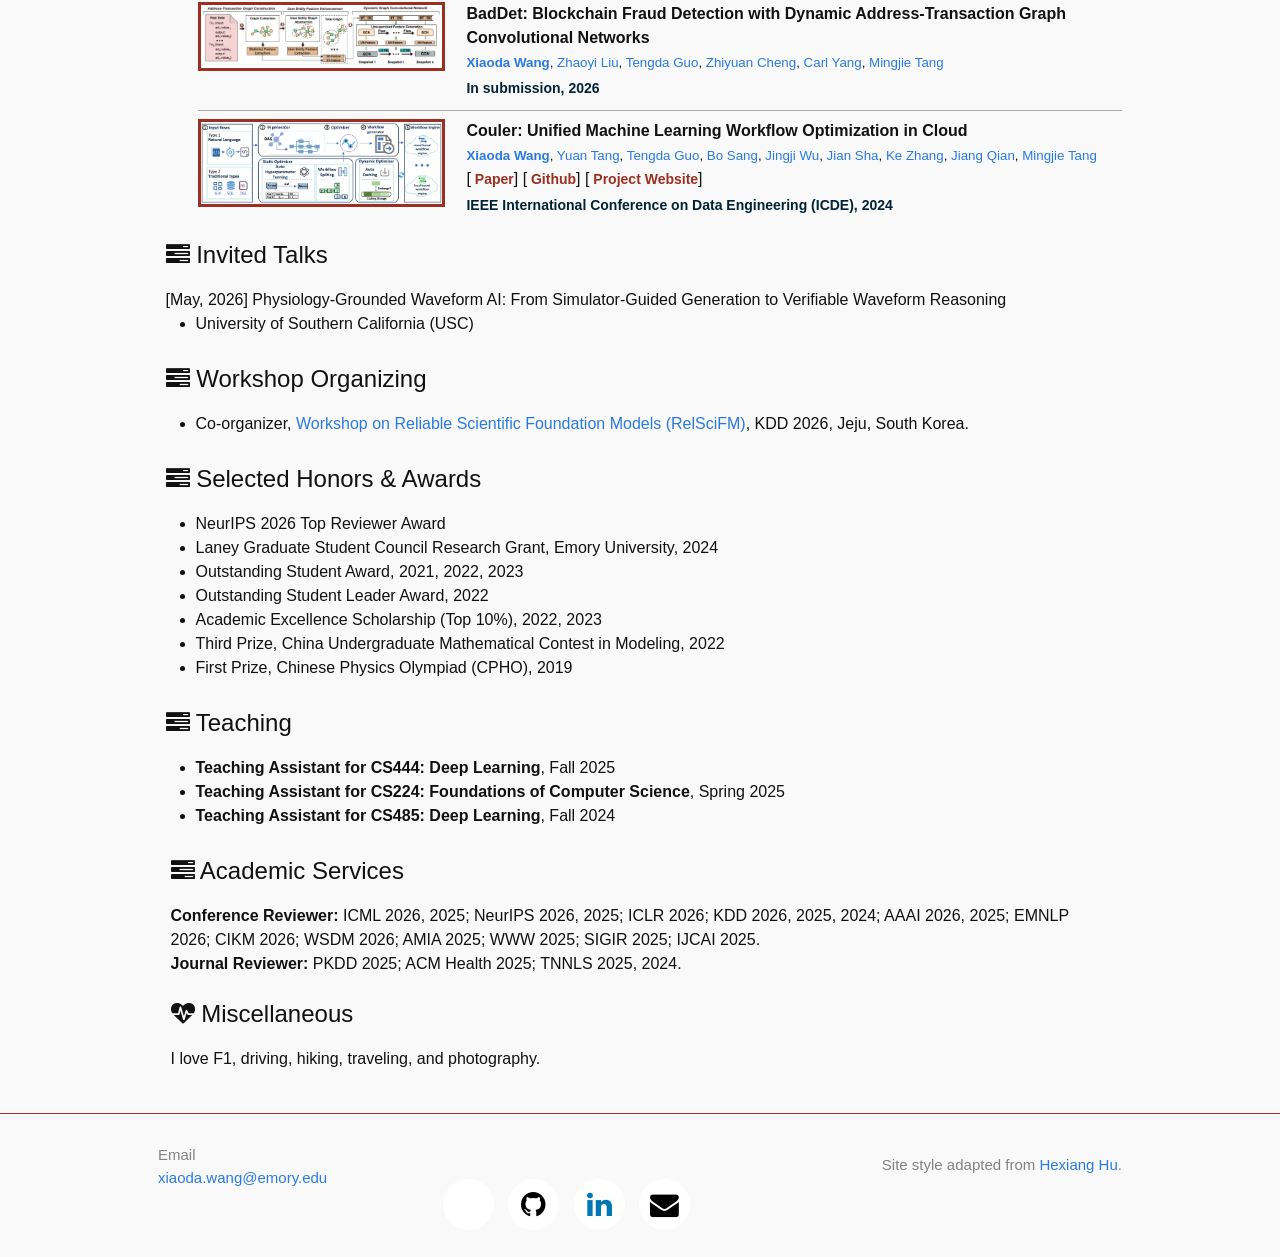
==== commit 24224e84: "List CNODE immediately after SE-Diff" ====
--- a/index.html
+++ b/index.html
@@ -511,38 +511,6 @@
 
       <div class="pub">
         <div class="pub-left">
-          <img class="intro-img frame" src="publications/ECG-MOE.png">
-        </div>
-        <div class="pub-right">
-          <div class="title">
-            ECG-MoE: Mixture-of-Expert Electrocardiogram Foundation Model
-          </div>
-          <div class="desc">
-          </div>
-          <div class="authors">
-            <font style="font-size: 10pt;">
-              <a class="author">Yuhao Xu</a>,
-              <a class="author"><b>Xiaoda Wang</b></a>,
-              <a class="author">Yi Wu</a>,
-              <a class="author">Wei Jin</a>,
-              <a class="author">Xiao Hu</a>,
-              <a class="author">Carl Yang</a>
-            </font>
-          </div>
-          <div class="tags">
-            [<a class="tag" href="https://openreview.net/pdf?id=nMZqPZ9kwk"> <strong>Paper</strong></a>]
-          </div>
-          <div class="publish">
-            <span class="publisher">NeurIPS Workshop on Learning from Time Series for Health (TS4H), 2025</span>
-            <span class="place"></span>
-          </div>
-        </div>
-      </div>
-
-      <hr class="pub-divider">
-
-      <div class="pub">
-        <div class="pub-left">
           <img class="intro-img frame" src="publications/CNODE.png">
         </div>
         <div class="pub-right">
@@ -576,6 +544,38 @@
               IEEE International Conference on Bioinformatics and Biomedicine (BIBM), 2025<br>
               Abstract version at the Organization for Human Brain Mapping (OHBM), 2025
             </span>
+            <span class="place"></span>
+          </div>
+        </div>
+      </div>
+
+      <hr class="pub-divider">
+
+      <div class="pub">
+        <div class="pub-left">
+          <img class="intro-img frame" src="publications/ECG-MOE.png">
+        </div>
+        <div class="pub-right">
+          <div class="title">
+            ECG-MoE: Mixture-of-Expert Electrocardiogram Foundation Model
+          </div>
+          <div class="desc">
+          </div>
+          <div class="authors">
+            <font style="font-size: 10pt;">
+              <a class="author">Yuhao Xu</a>,
+              <a class="author"><b>Xiaoda Wang</b></a>,
+              <a class="author">Yi Wu</a>,
+              <a class="author">Wei Jin</a>,
+              <a class="author">Xiao Hu</a>,
+              <a class="author">Carl Yang</a>
+            </font>
+          </div>
+          <div class="tags">
+            [<a class="tag" href="https://openreview.net/pdf?id=nMZqPZ9kwk"> <strong>Paper</strong></a>]
+          </div>
+          <div class="publish">
+            <span class="publisher">NeurIPS Workshop on Learning from Time Series for Health (TS4H), 2025</span>
             <span class="place"></span>
           </div>
         </div>
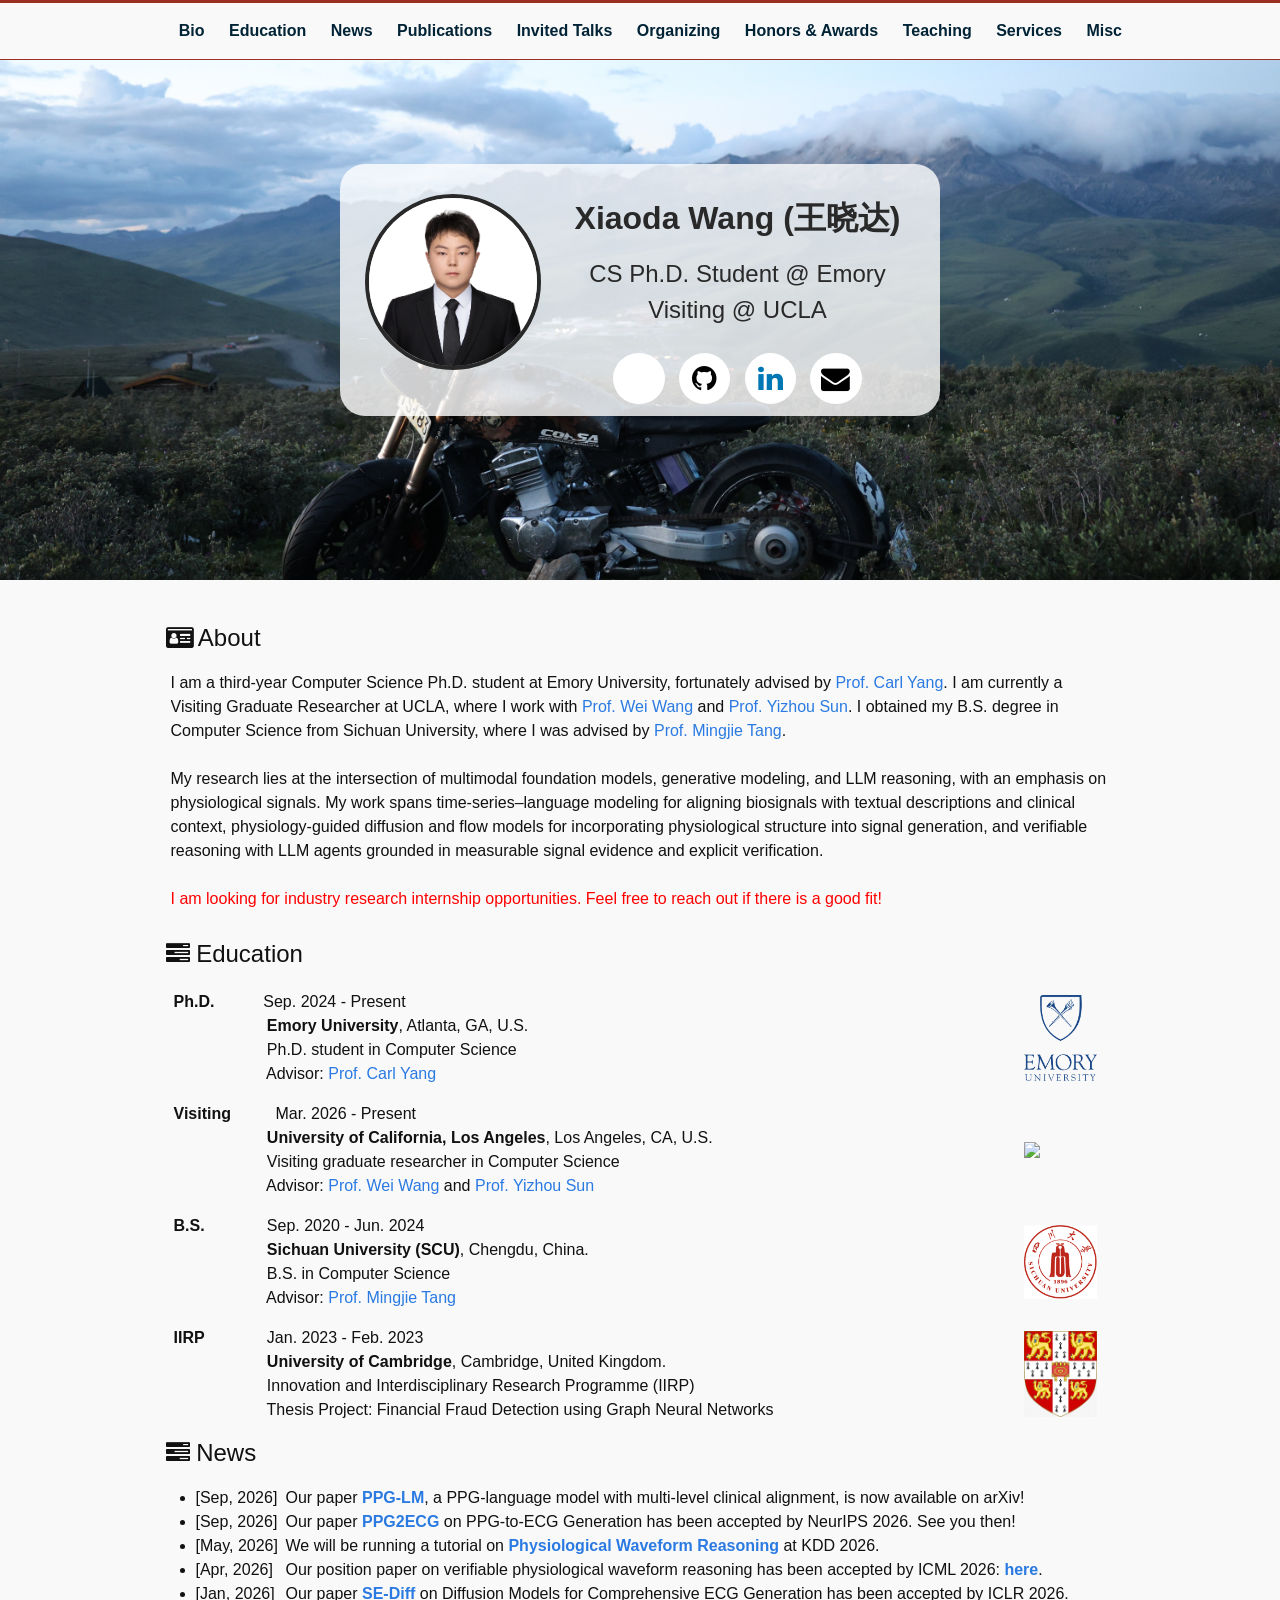
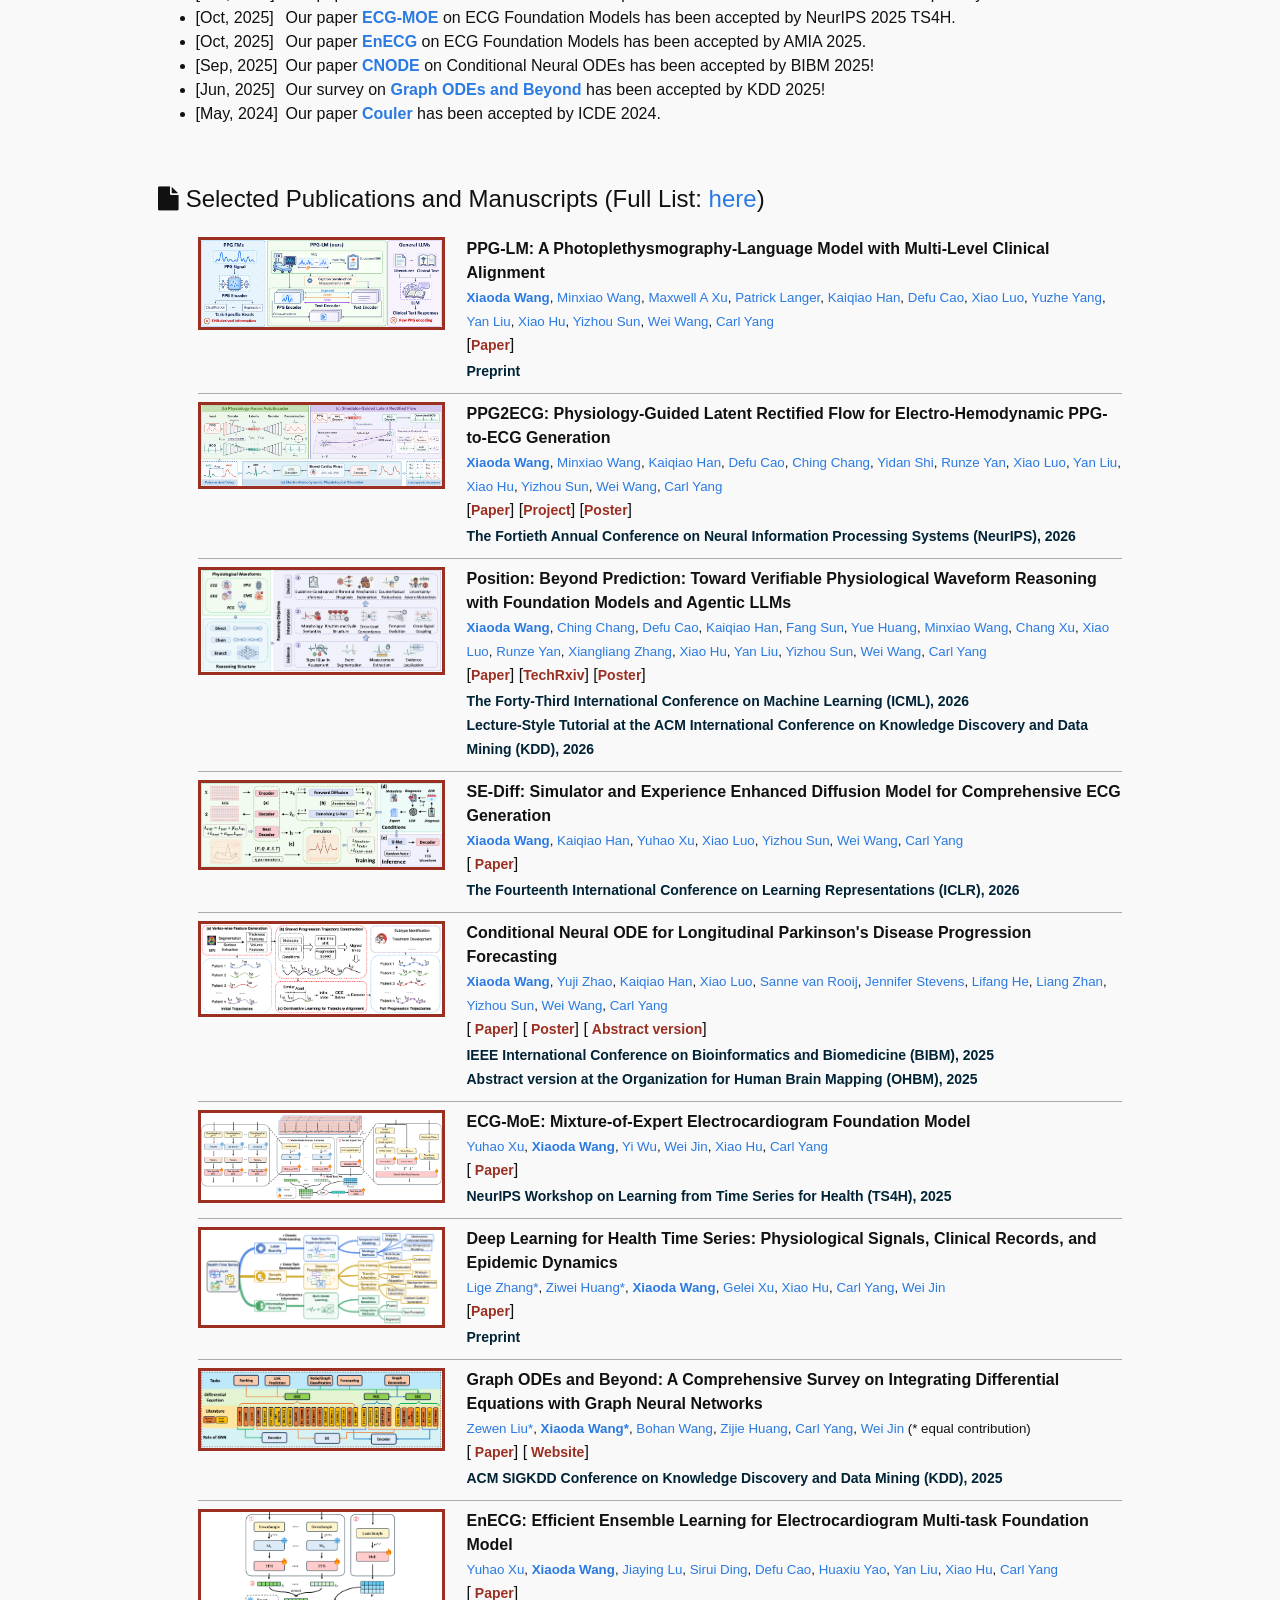
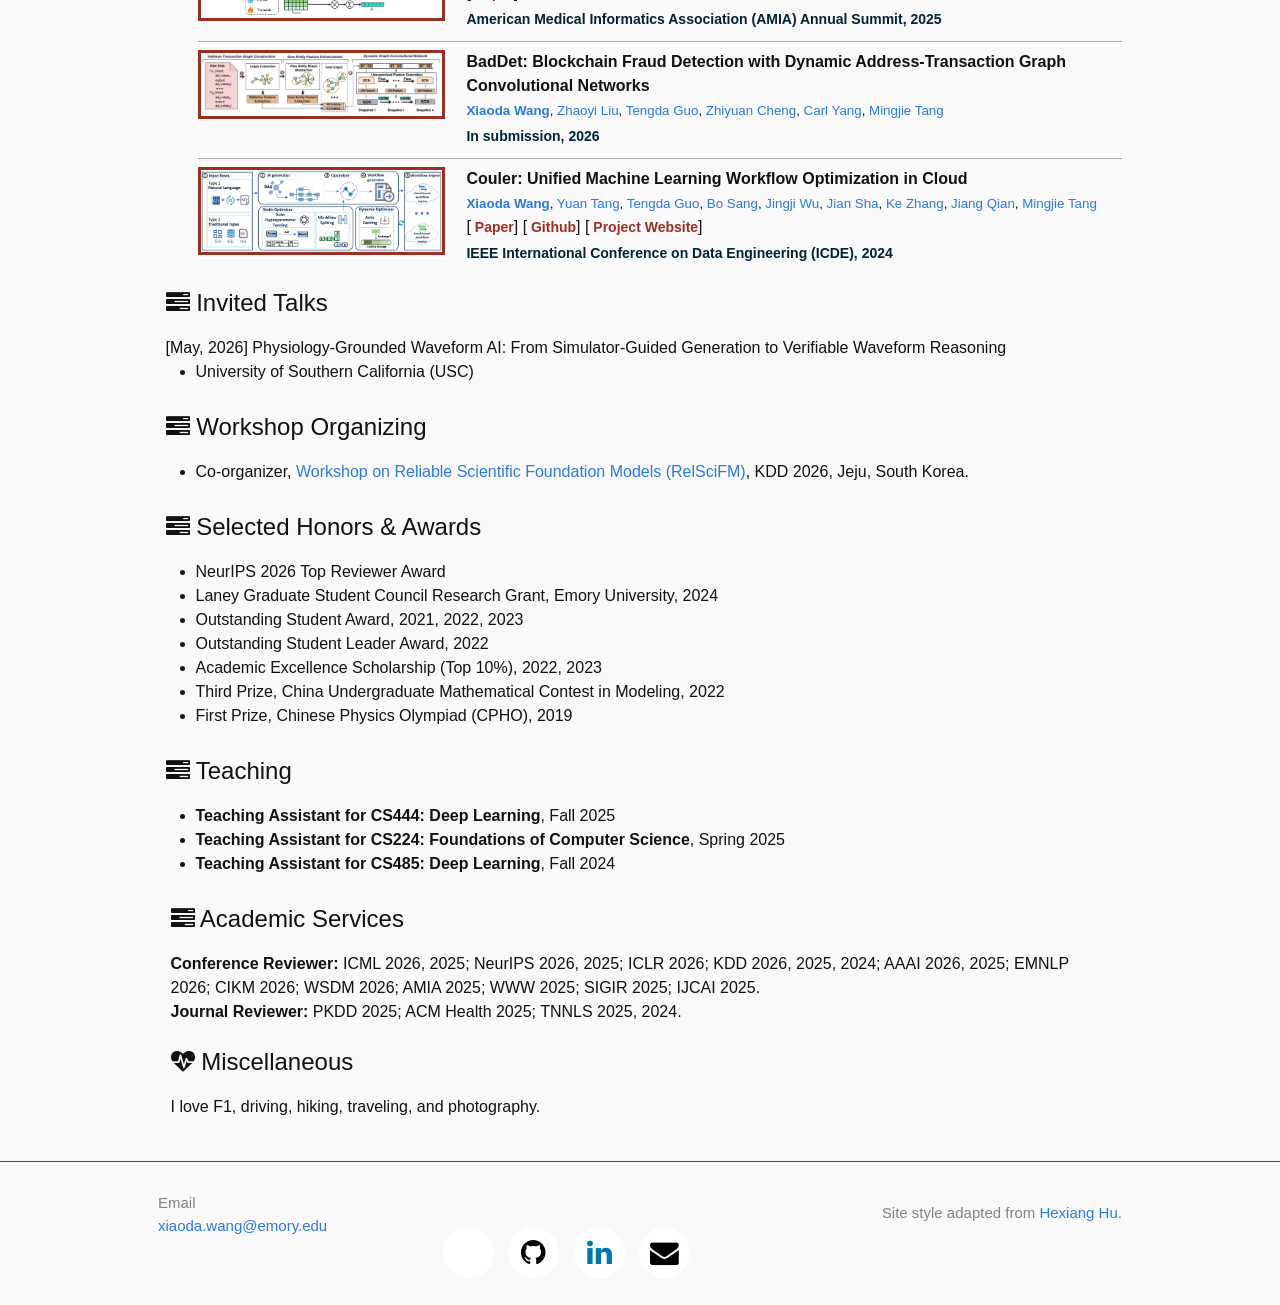
==== commit ec448706: "Use the CV research interests paragraph in About" ====
--- a/index.html
+++ b/index.html
@@ -229,7 +229,7 @@
       I am currently a Visiting Graduate Researcher at UCLA, where I work with <a href="https://web.cs.ucla.edu/~weiwang/">Prof. Wei Wang</a> and <a href="https://web.cs.ucla.edu/~yzsun/">Prof. Yizhou Sun</a>.
 	  I obtained my B.S. degree in Computer Science from Sichuan University, where I was advised by <a href="https://merlintang.github.io/">Prof. Mingjie Tang</a>. 
 	  <br><br>
-      I study how models align physiological waveforms with clinical language, generate signals under physiological constraints, and ground reasoning in measurable waveform evidence.
+      My research lies at the intersection of multimodal foundation models, generative modeling, and LLM reasoning, with an emphasis on physiological signals. My work spans time-series–language modeling for aligning biosignals with textual descriptions and clinical context, physiology-guided diffusion and flow models for incorporating physiological structure into signal generation, and verifiable reasoning with LLM agents grounded in measurable signal evidence and explicit verification.
       <br><br>
       <span style="color: red;">I am looking for industry research internship opportunities. Feel free to reach out if there is a good fit!</span>
     </p>
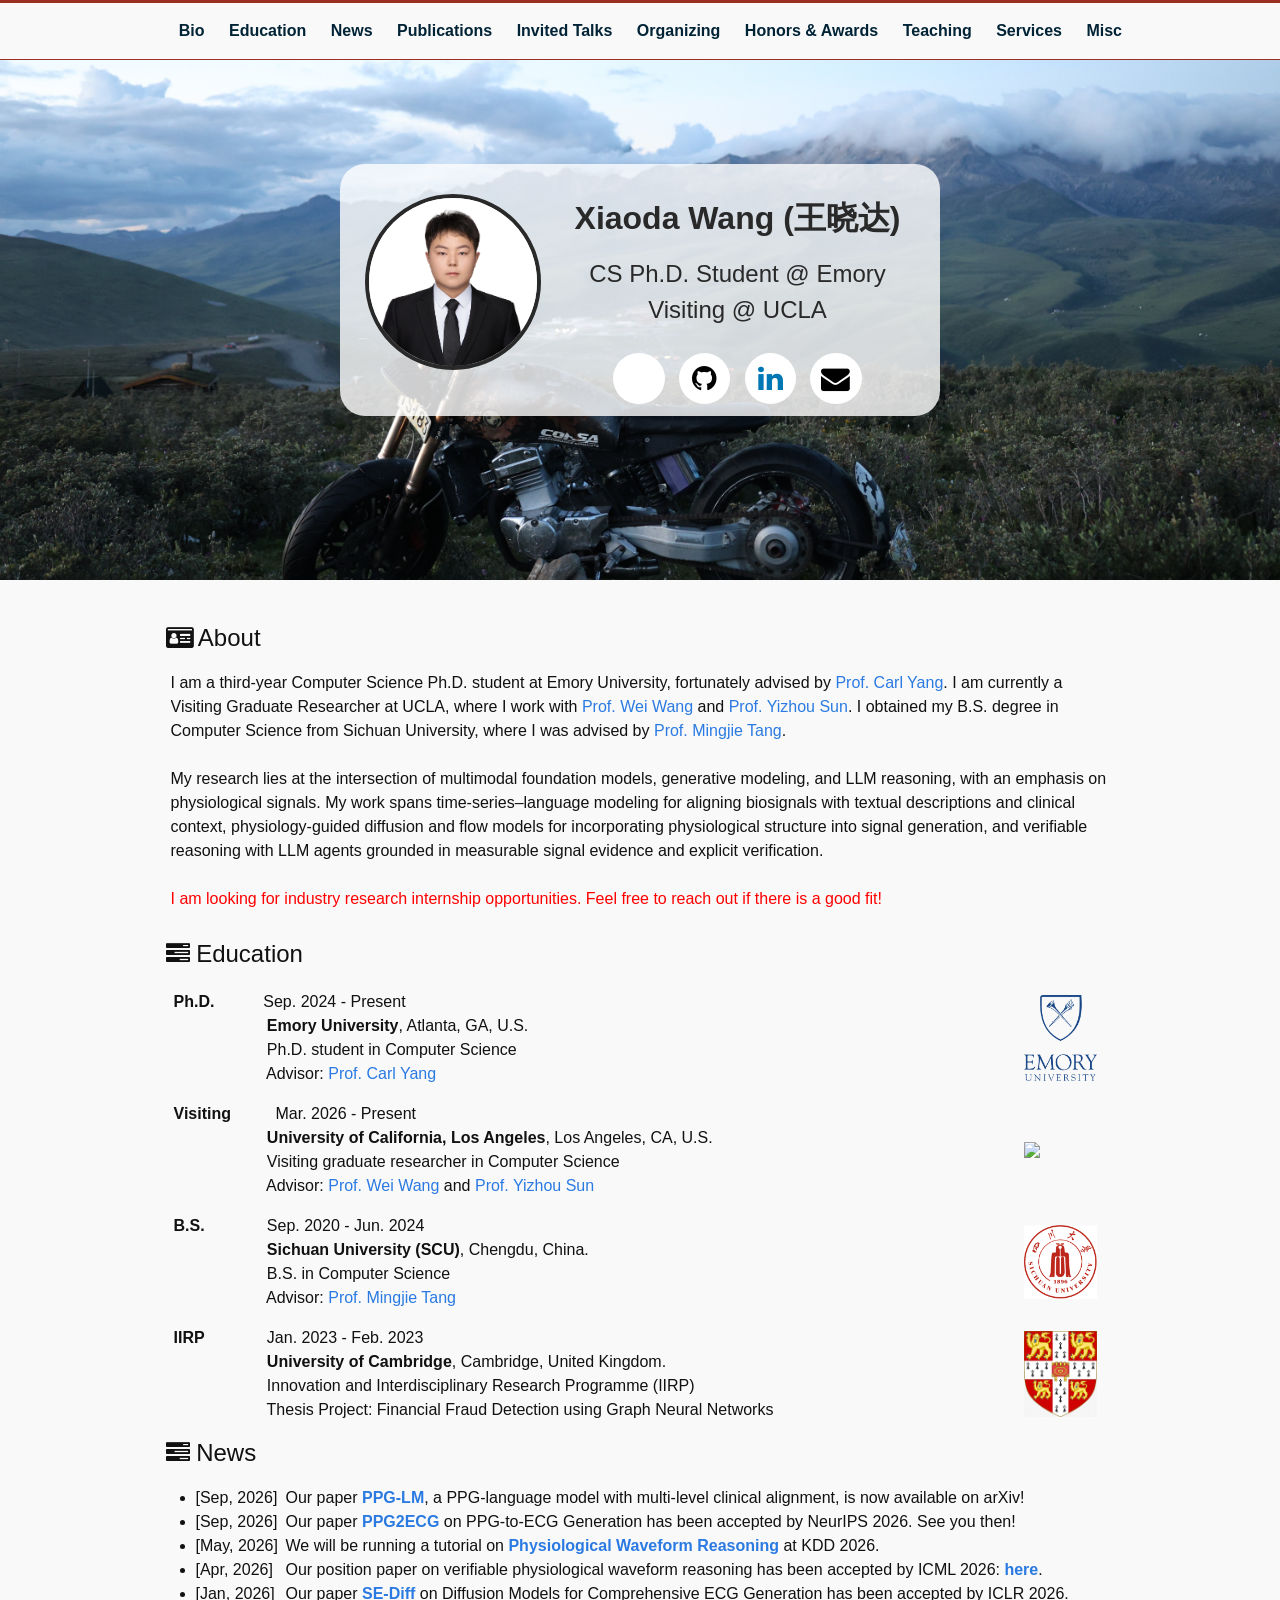
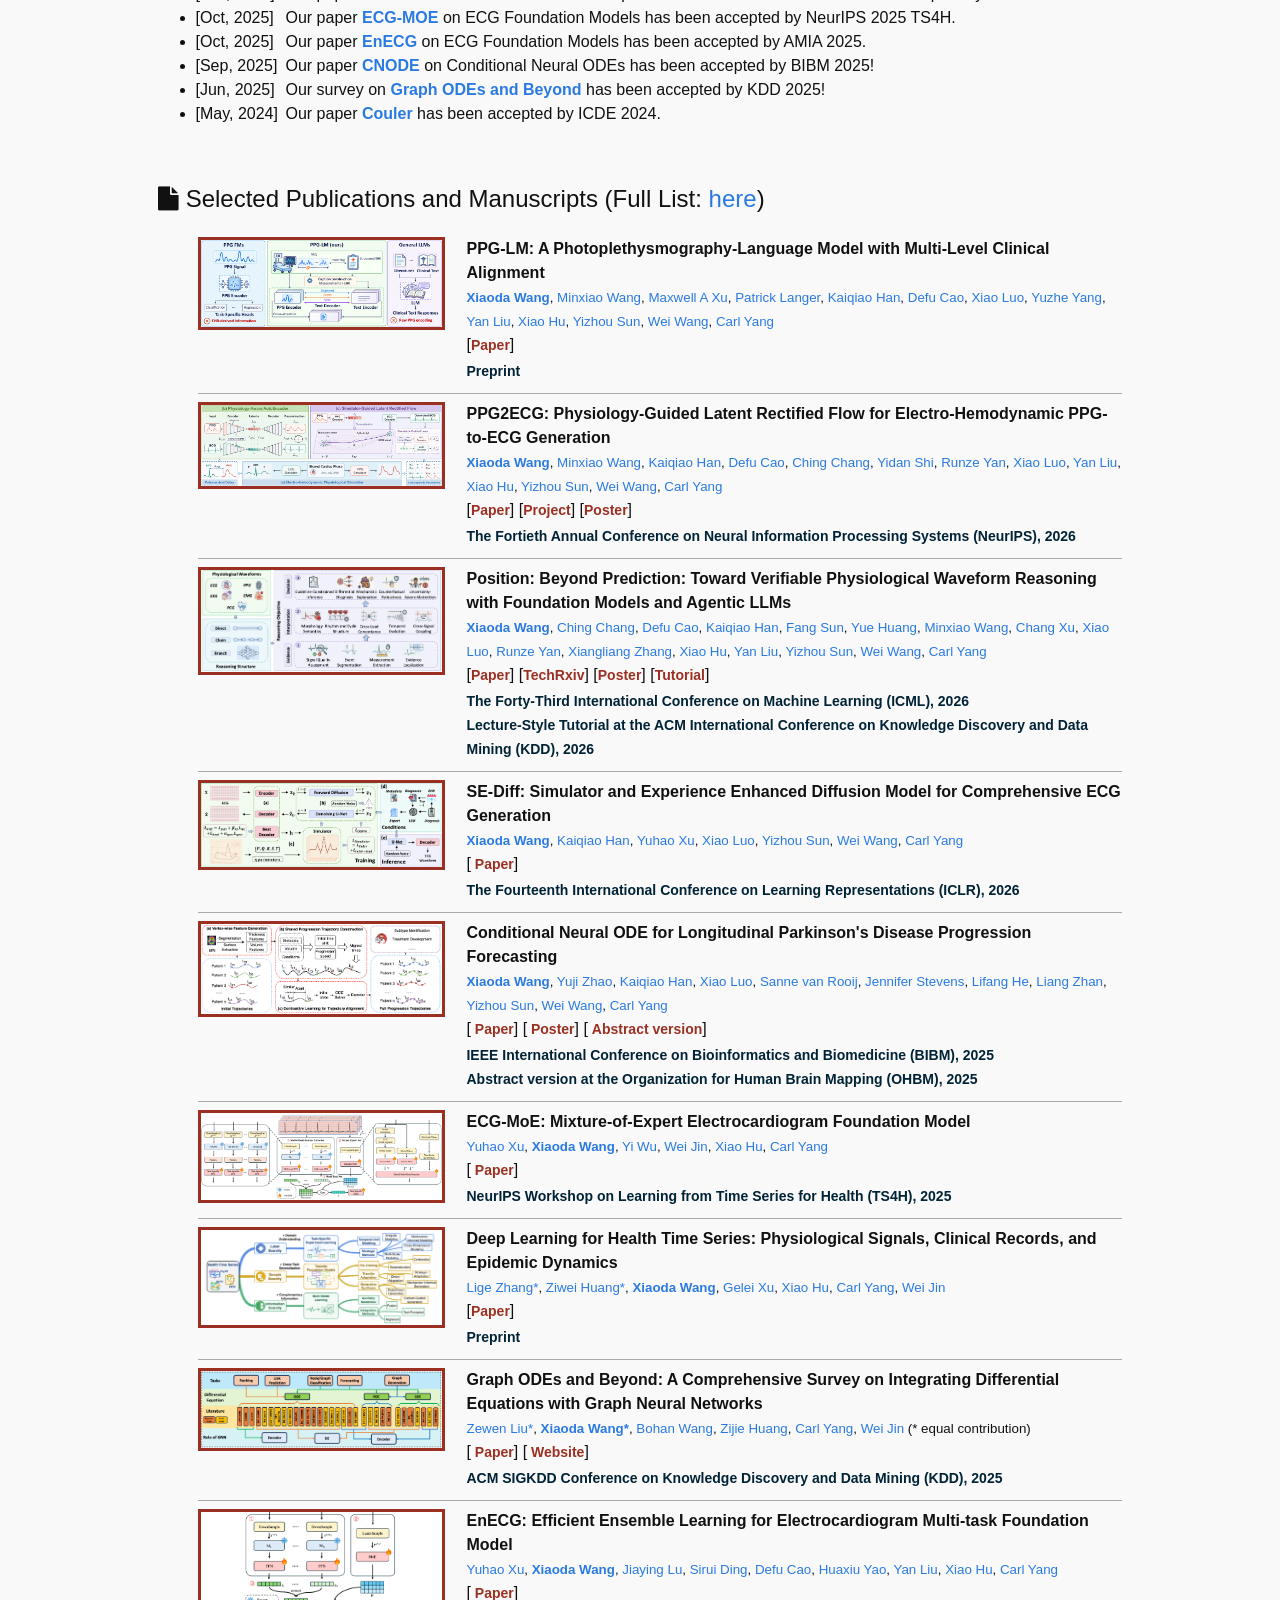
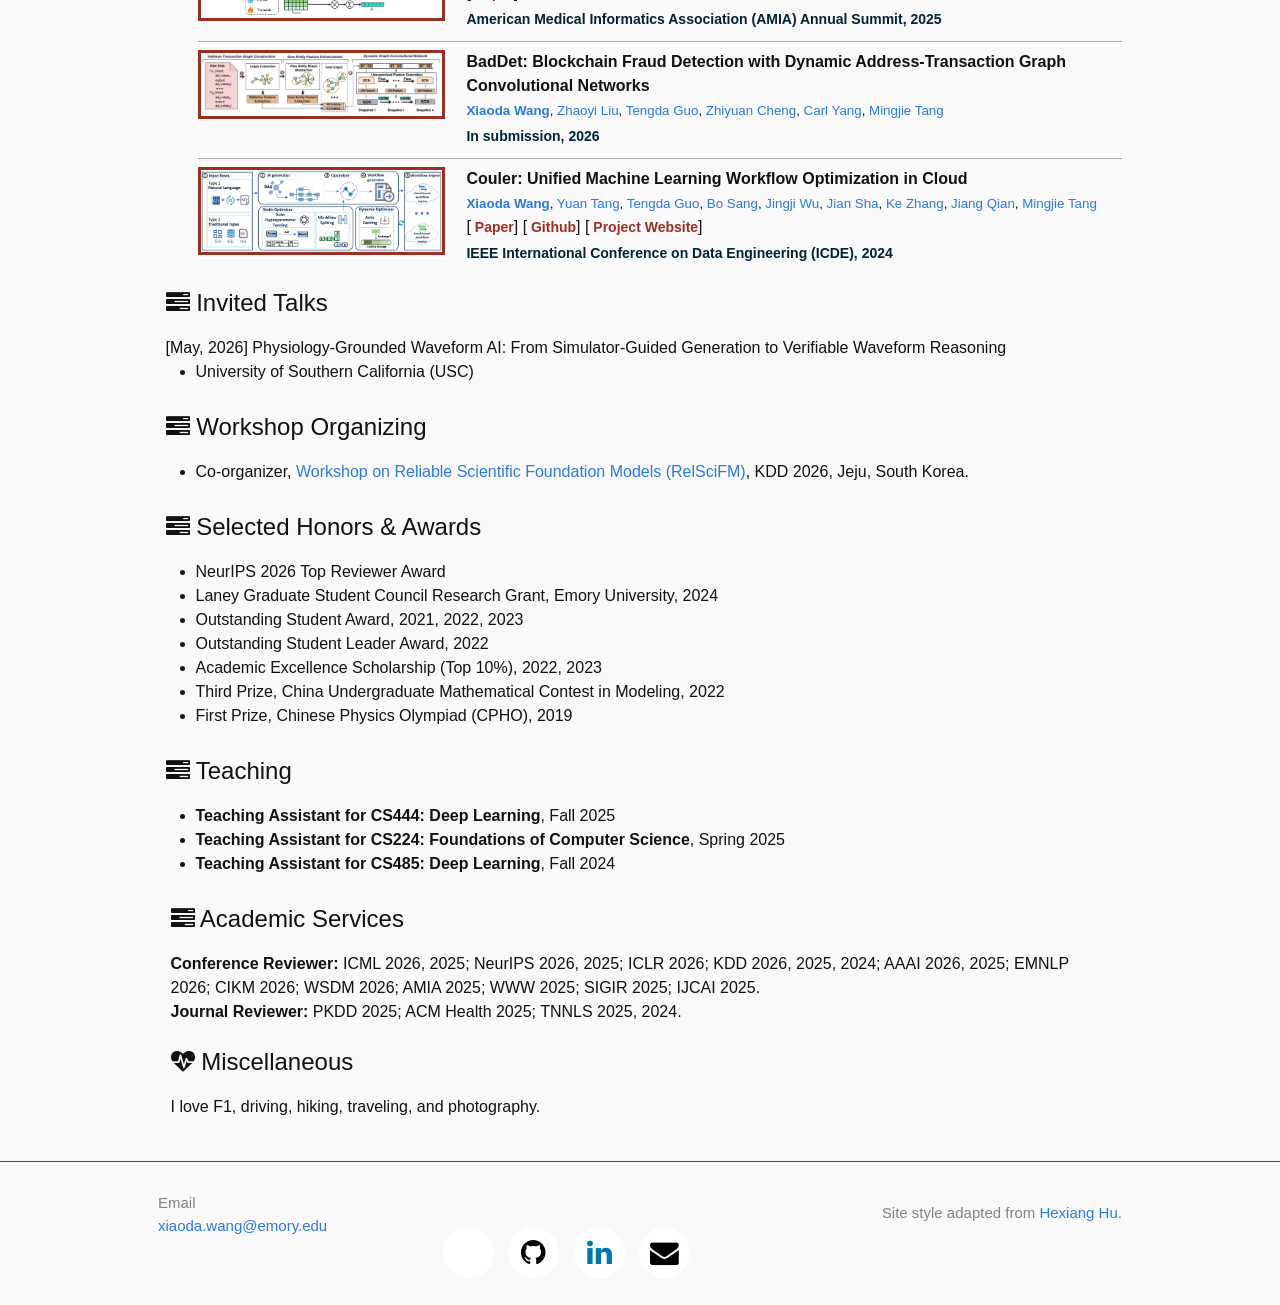
==== commit 9718b5b1: "Add KDD 2026 tutorial link to position paper entry" ====
--- a/index.html
+++ b/index.html
@@ -461,6 +461,7 @@
 				[<a class="tag" href="https://openreview.net/pdf?id=cgpU6fhUXx" target="_blank" rel="noopener noreferrer"><strong>Paper</strong></a>]
 				[<a class="tag" href="https://www.techrxiv.org/users/1024227/articles/1385177-position-beyond-prediction-toward-verifiable-physiological-waveform-reasoning-with-foundation-models-and-agentic-llms" target="_blank" rel="noopener noreferrer"><strong>TechRxiv</strong></a>]
 				[<a class="tag" href="https://icml.cc/media/PosterPDFs/ICML%202026/67119.png?t=1782128504.0826943" target="_blank" rel="noopener noreferrer"><strong>Poster</strong></a>]
+				[<a class="tag" href="/kdd2026_tutorial.html" target="_blank" rel="noopener noreferrer"><strong>Tutorial</strong></a>]
 
 
 	          </div>
